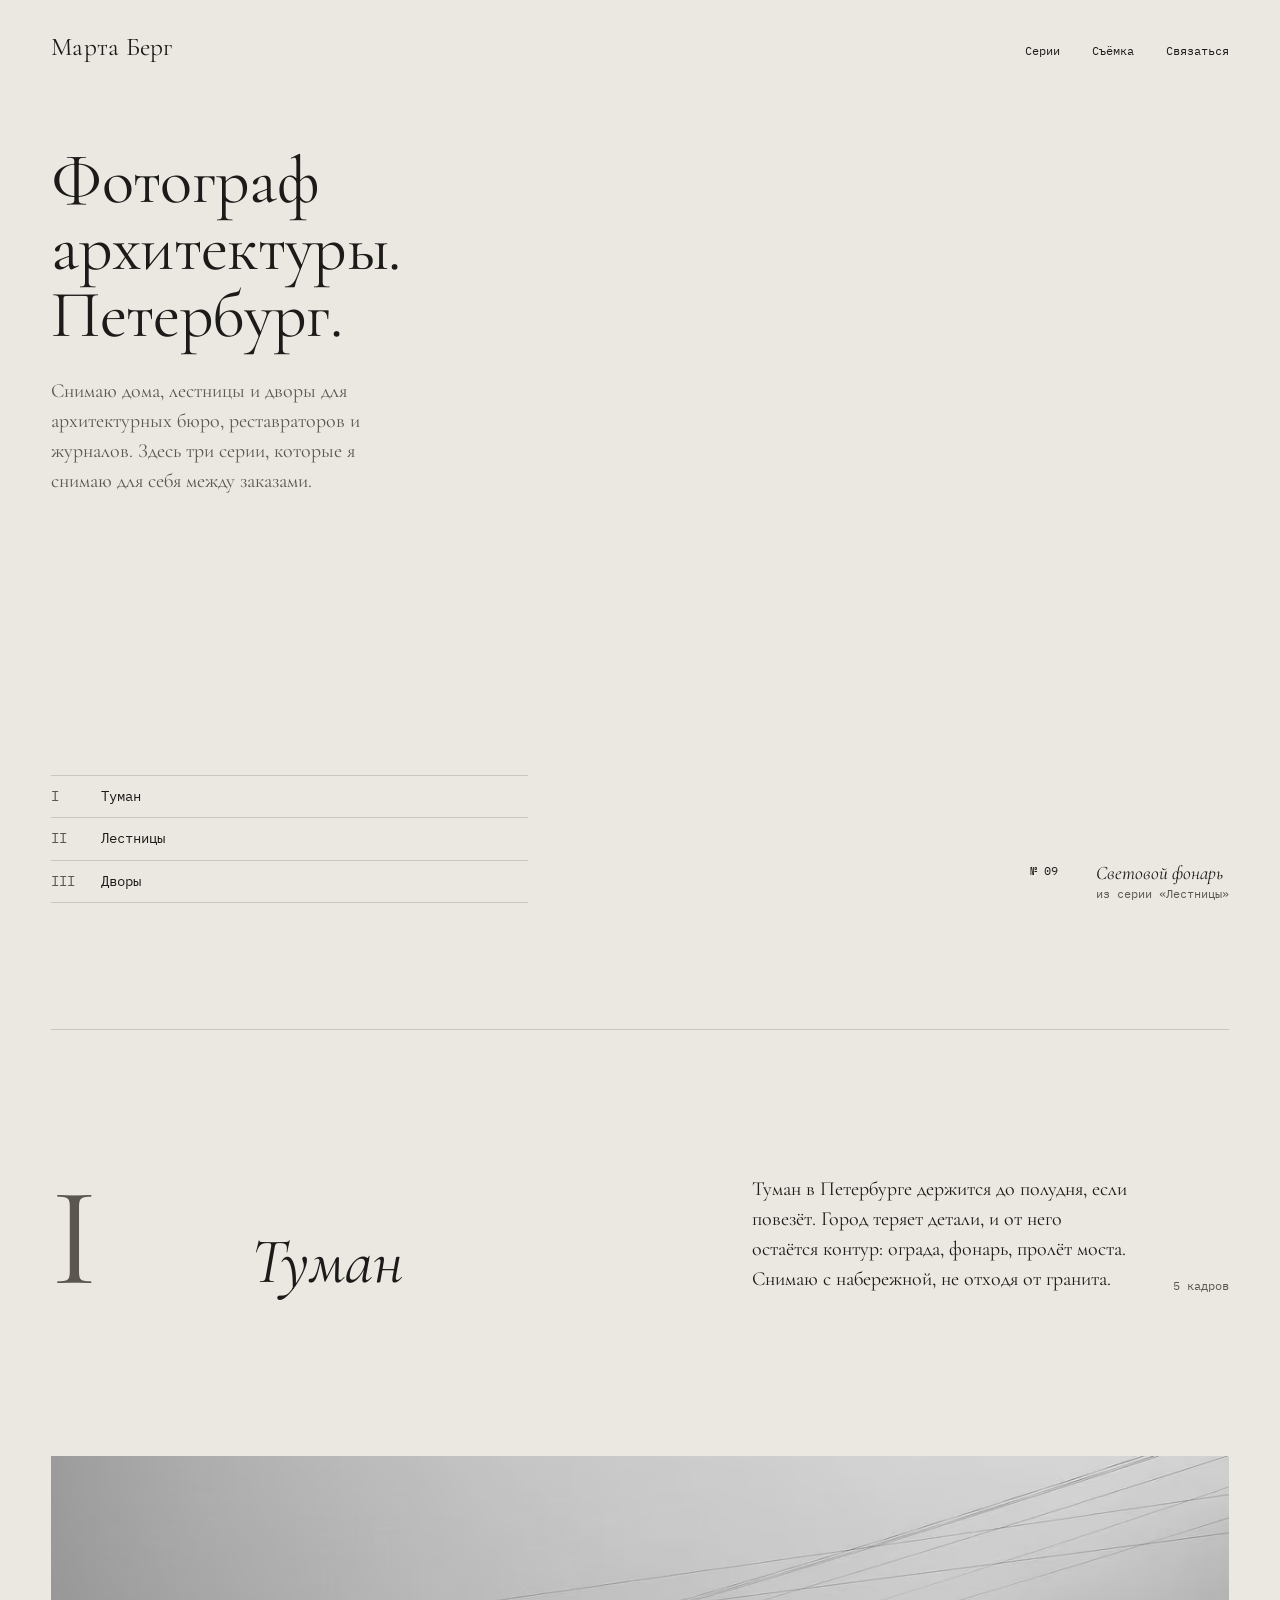
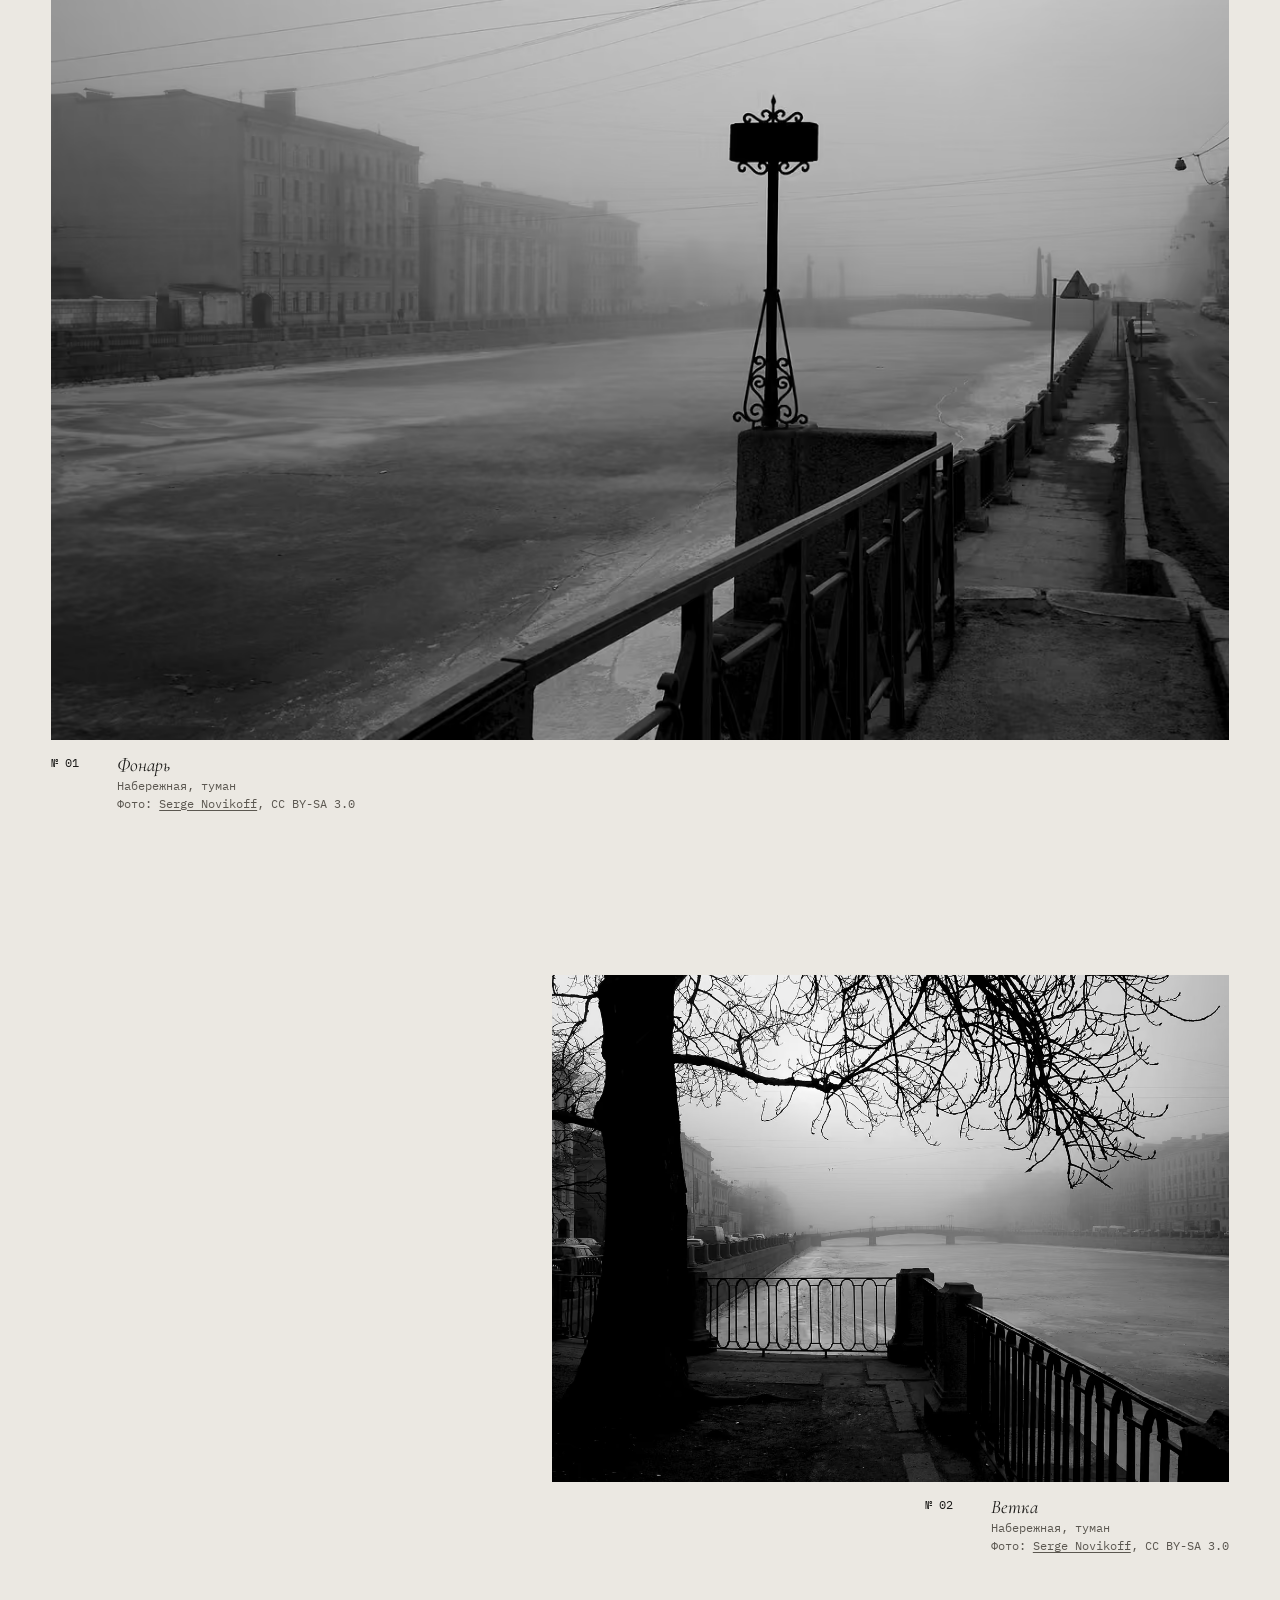
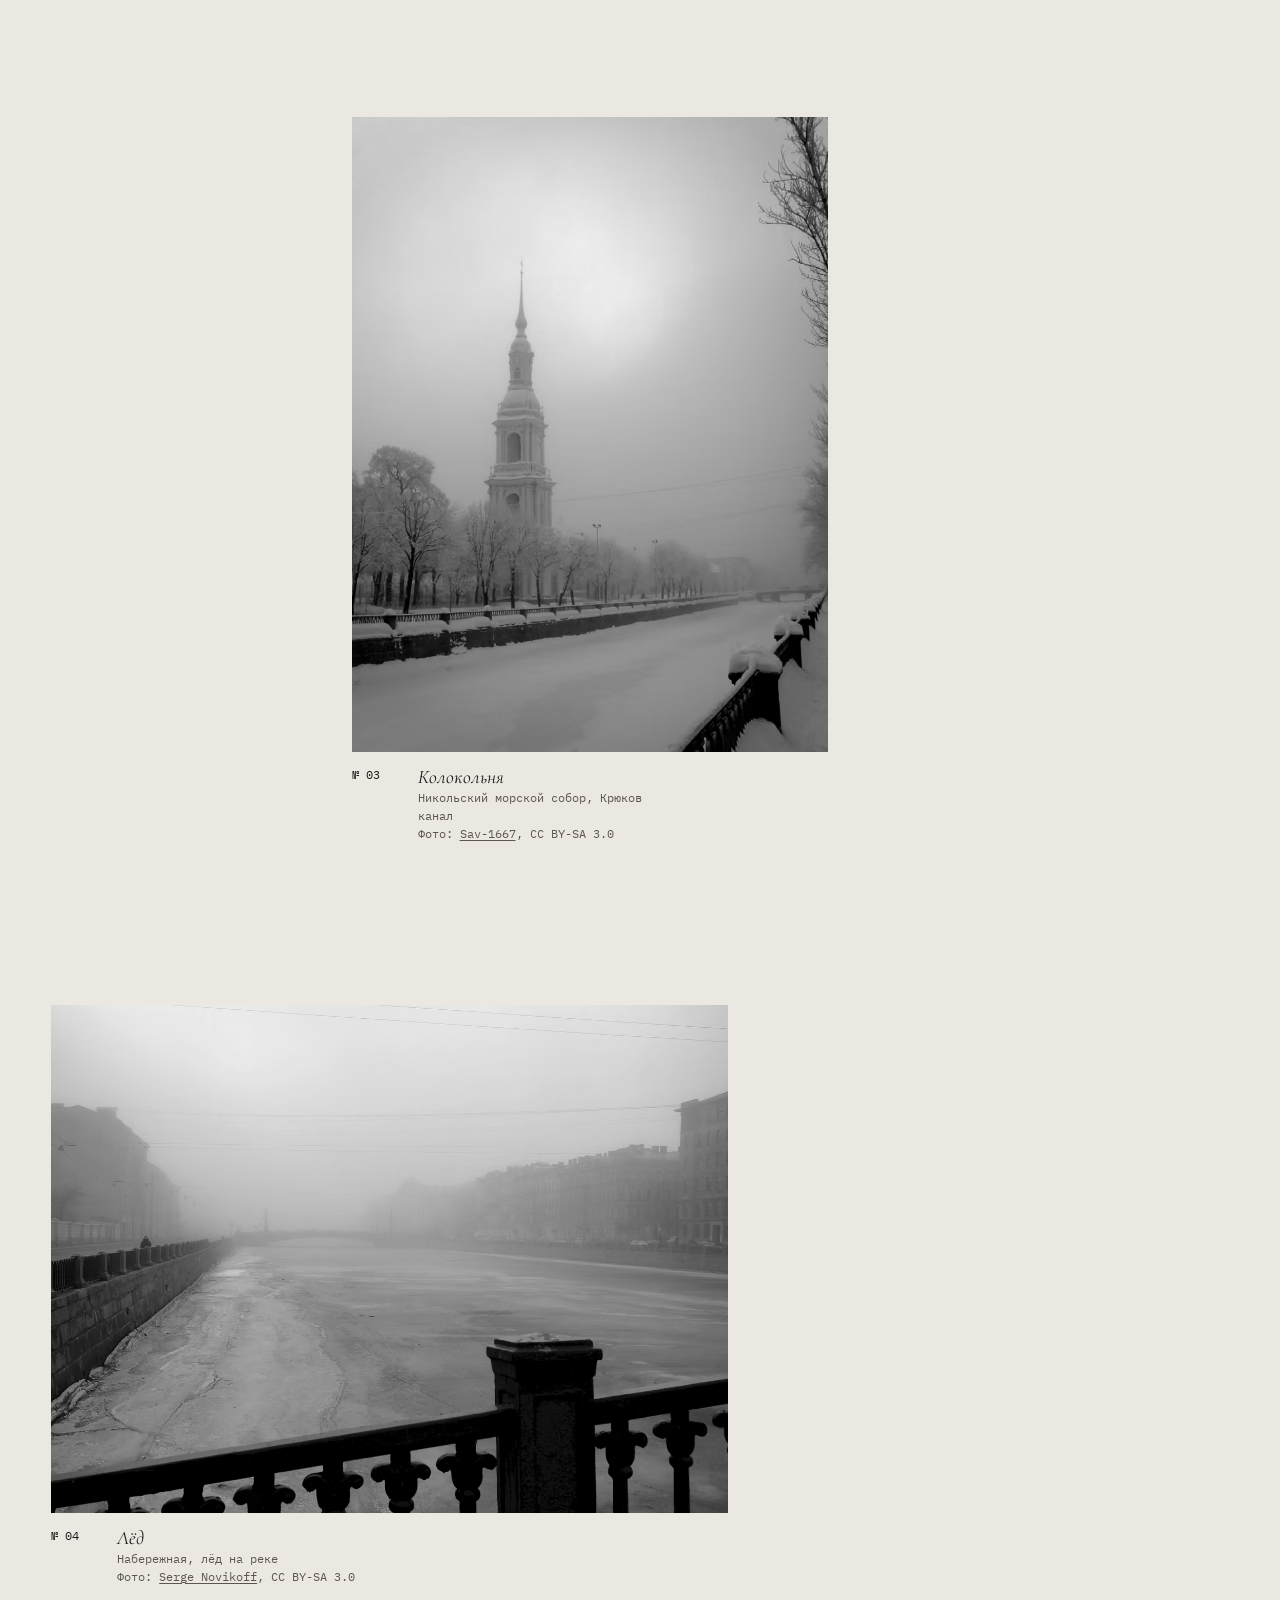
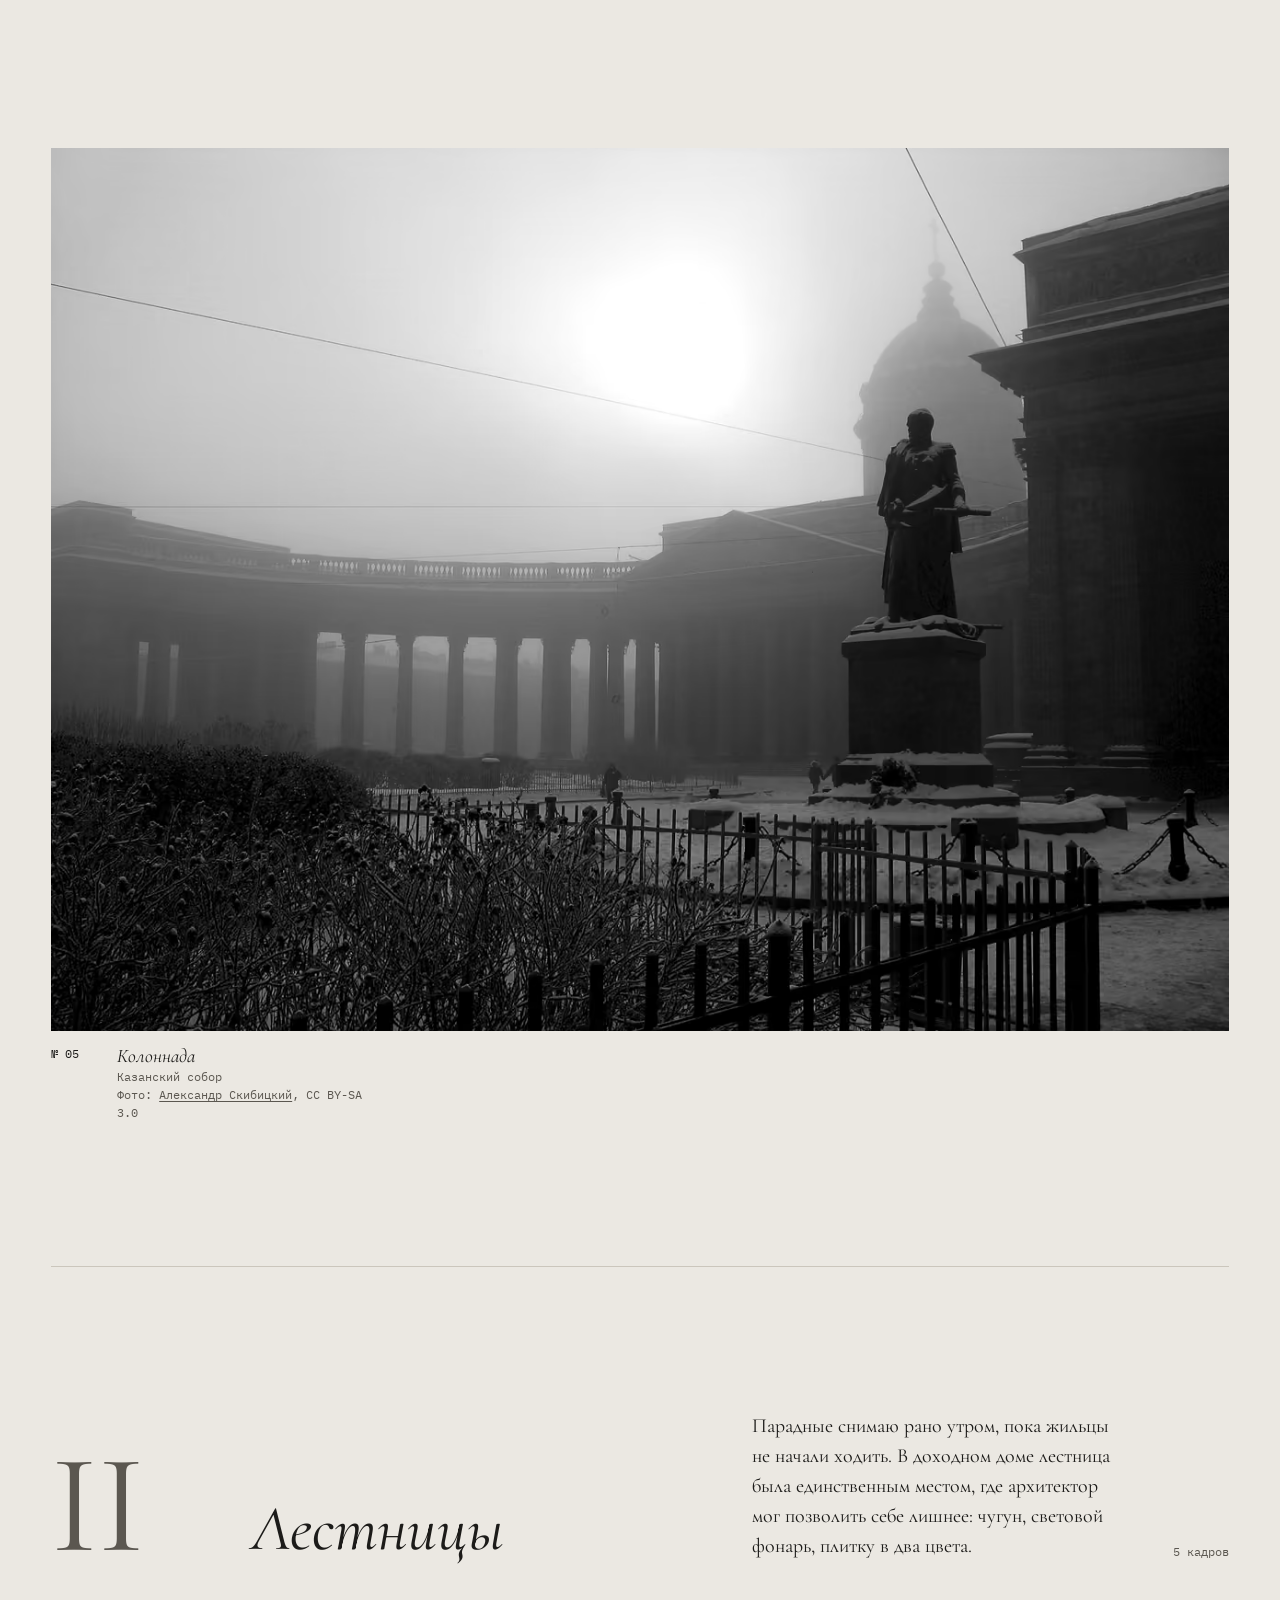
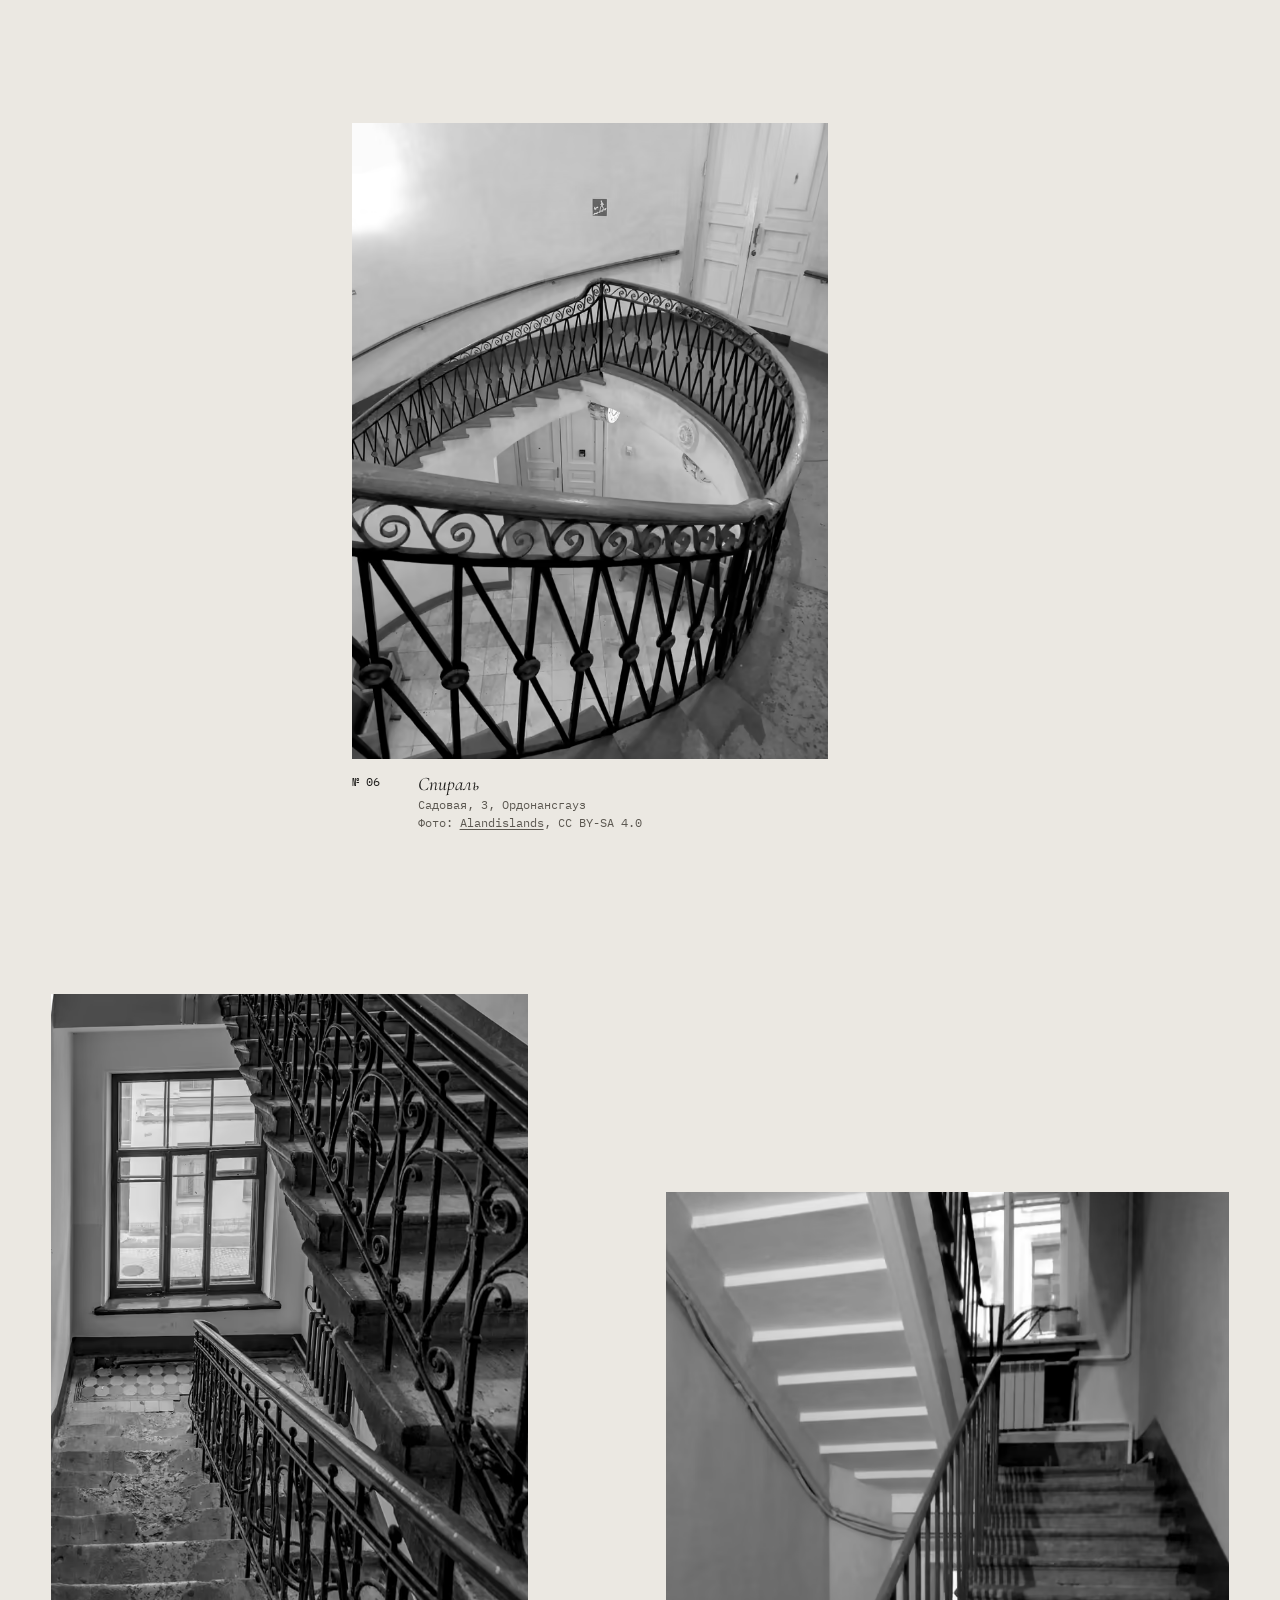
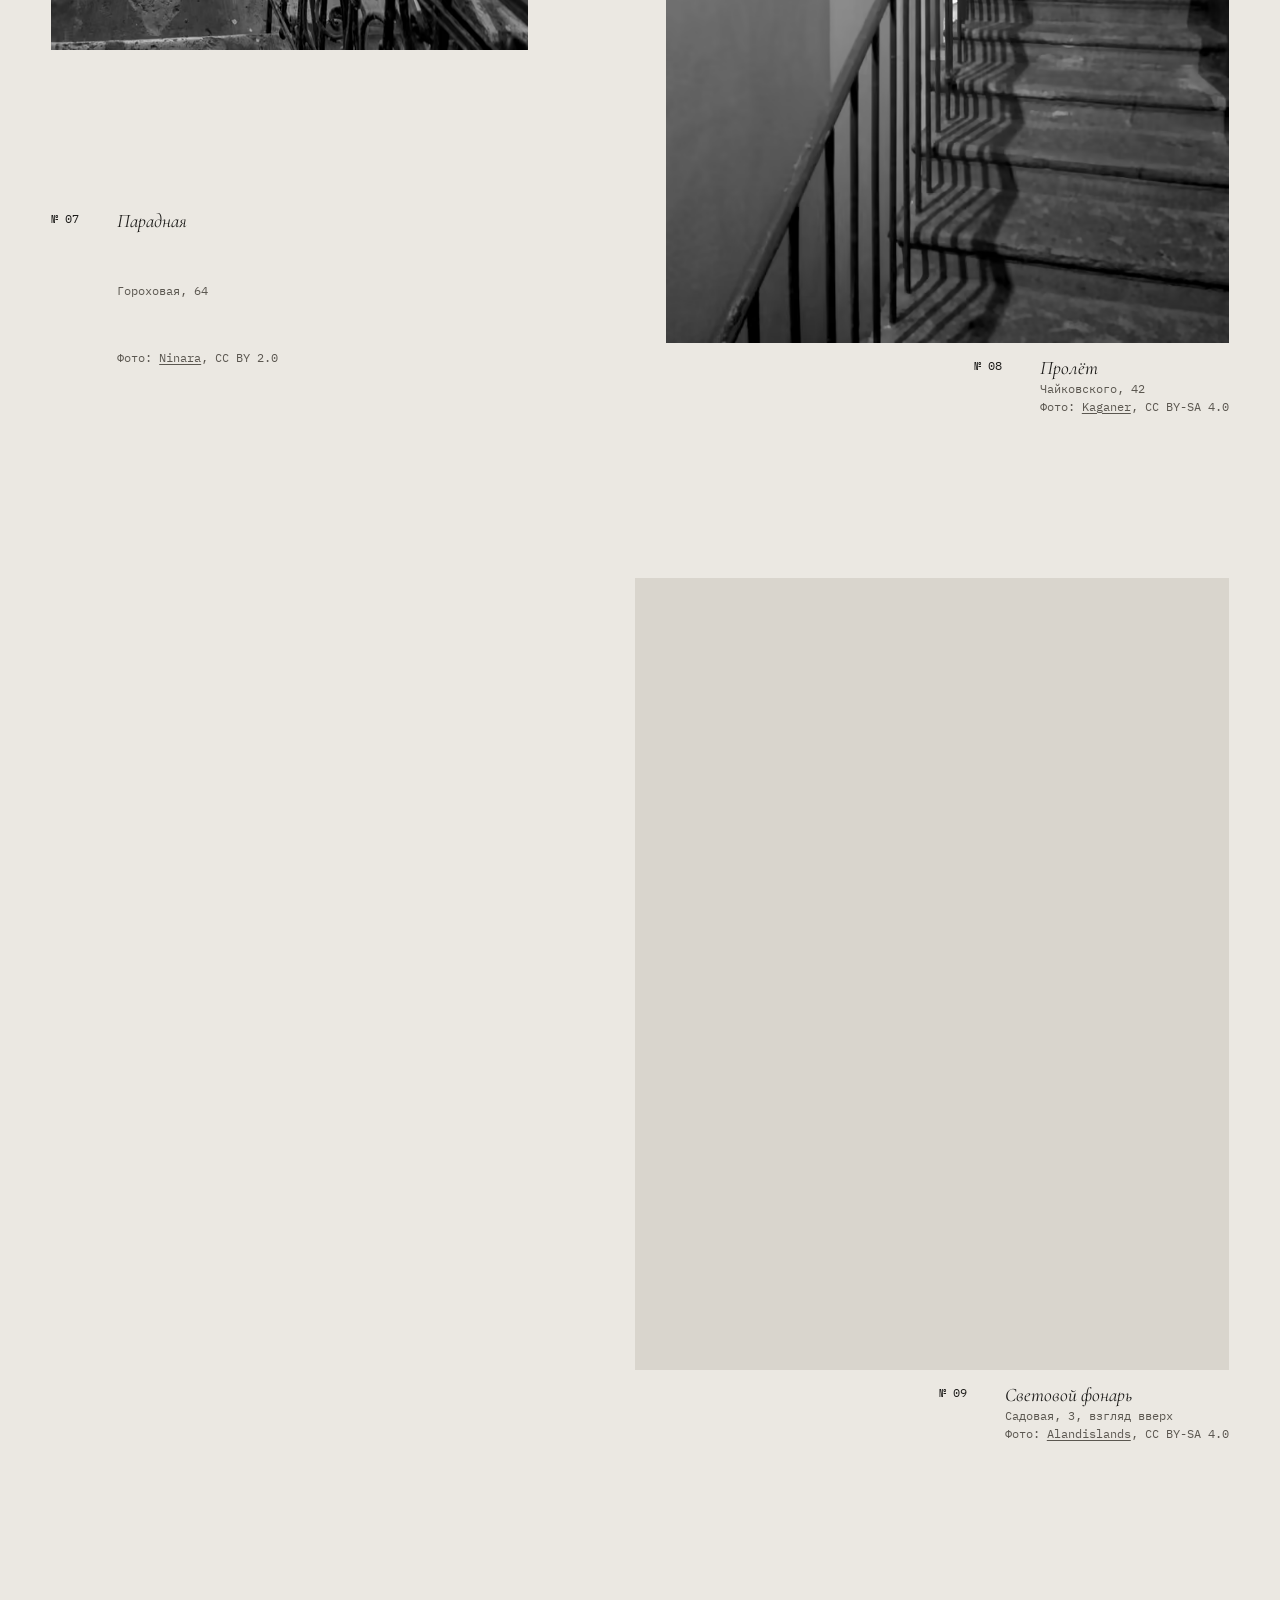
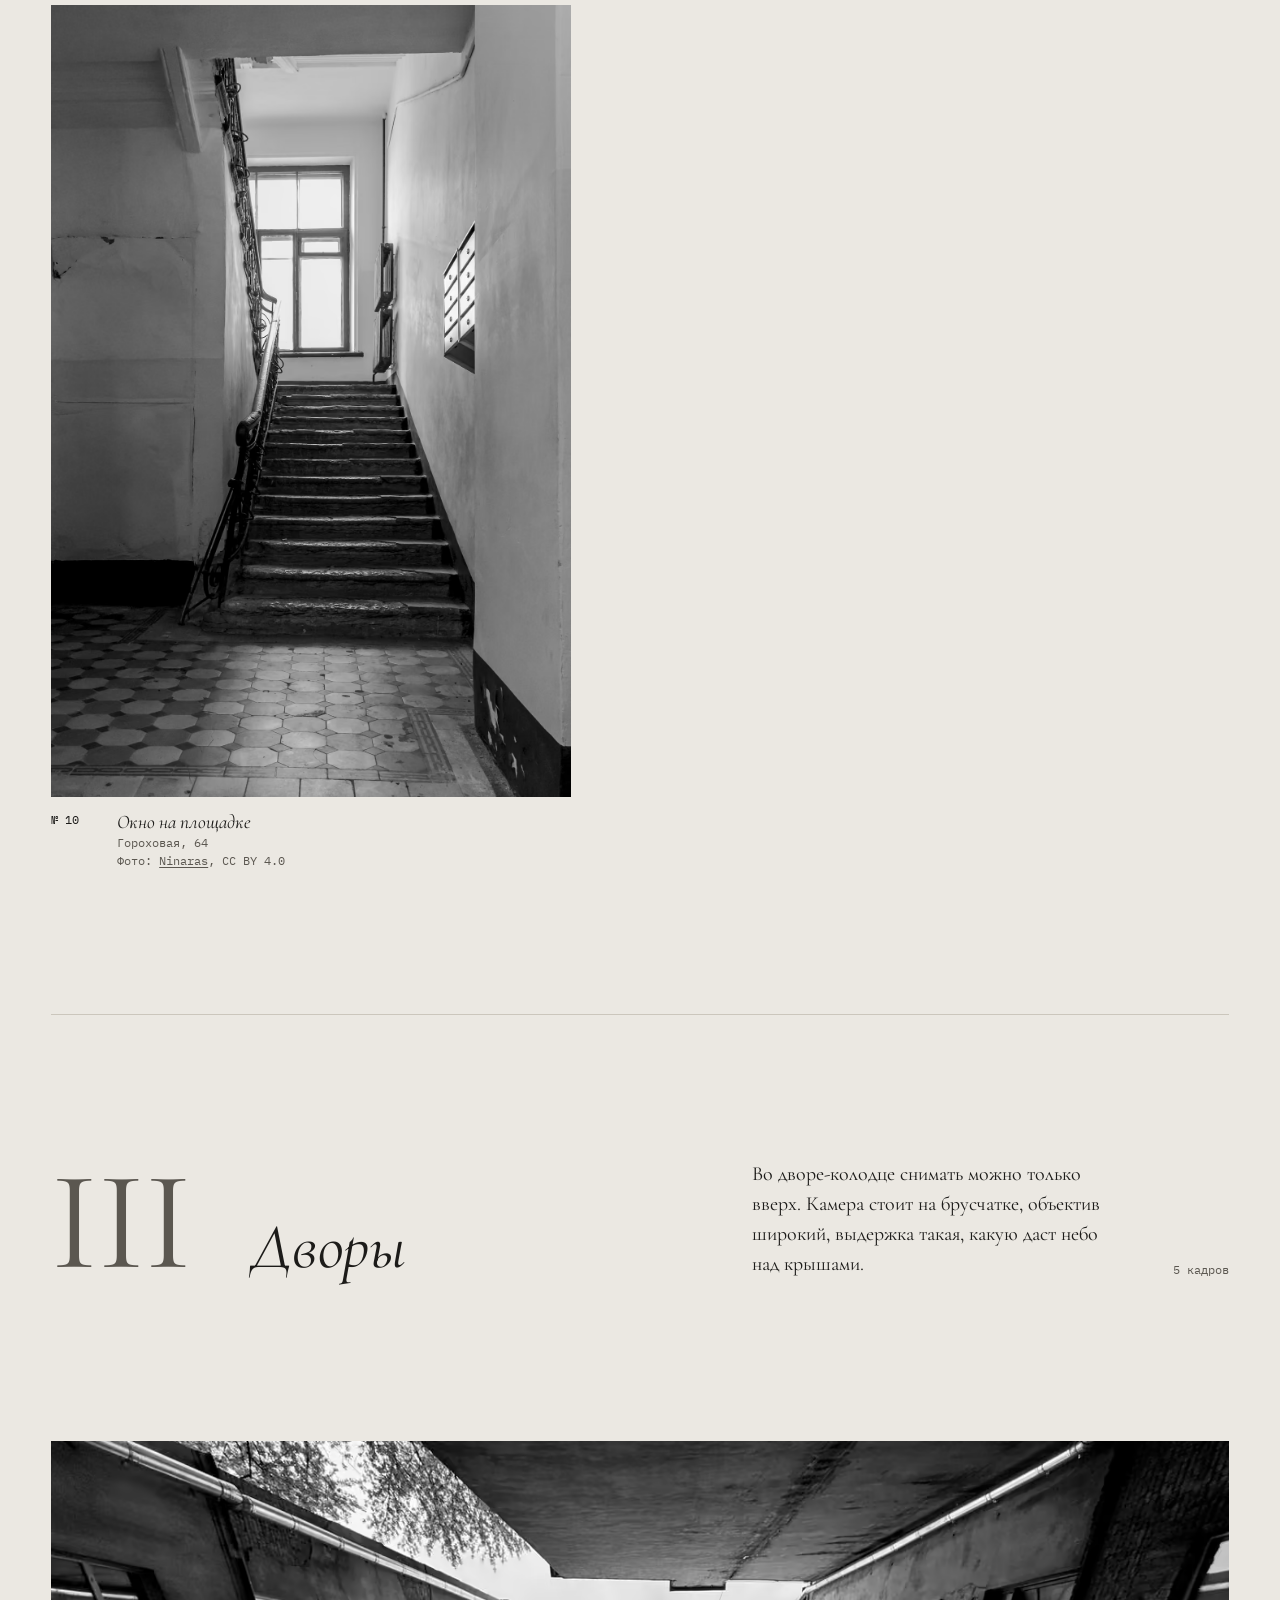
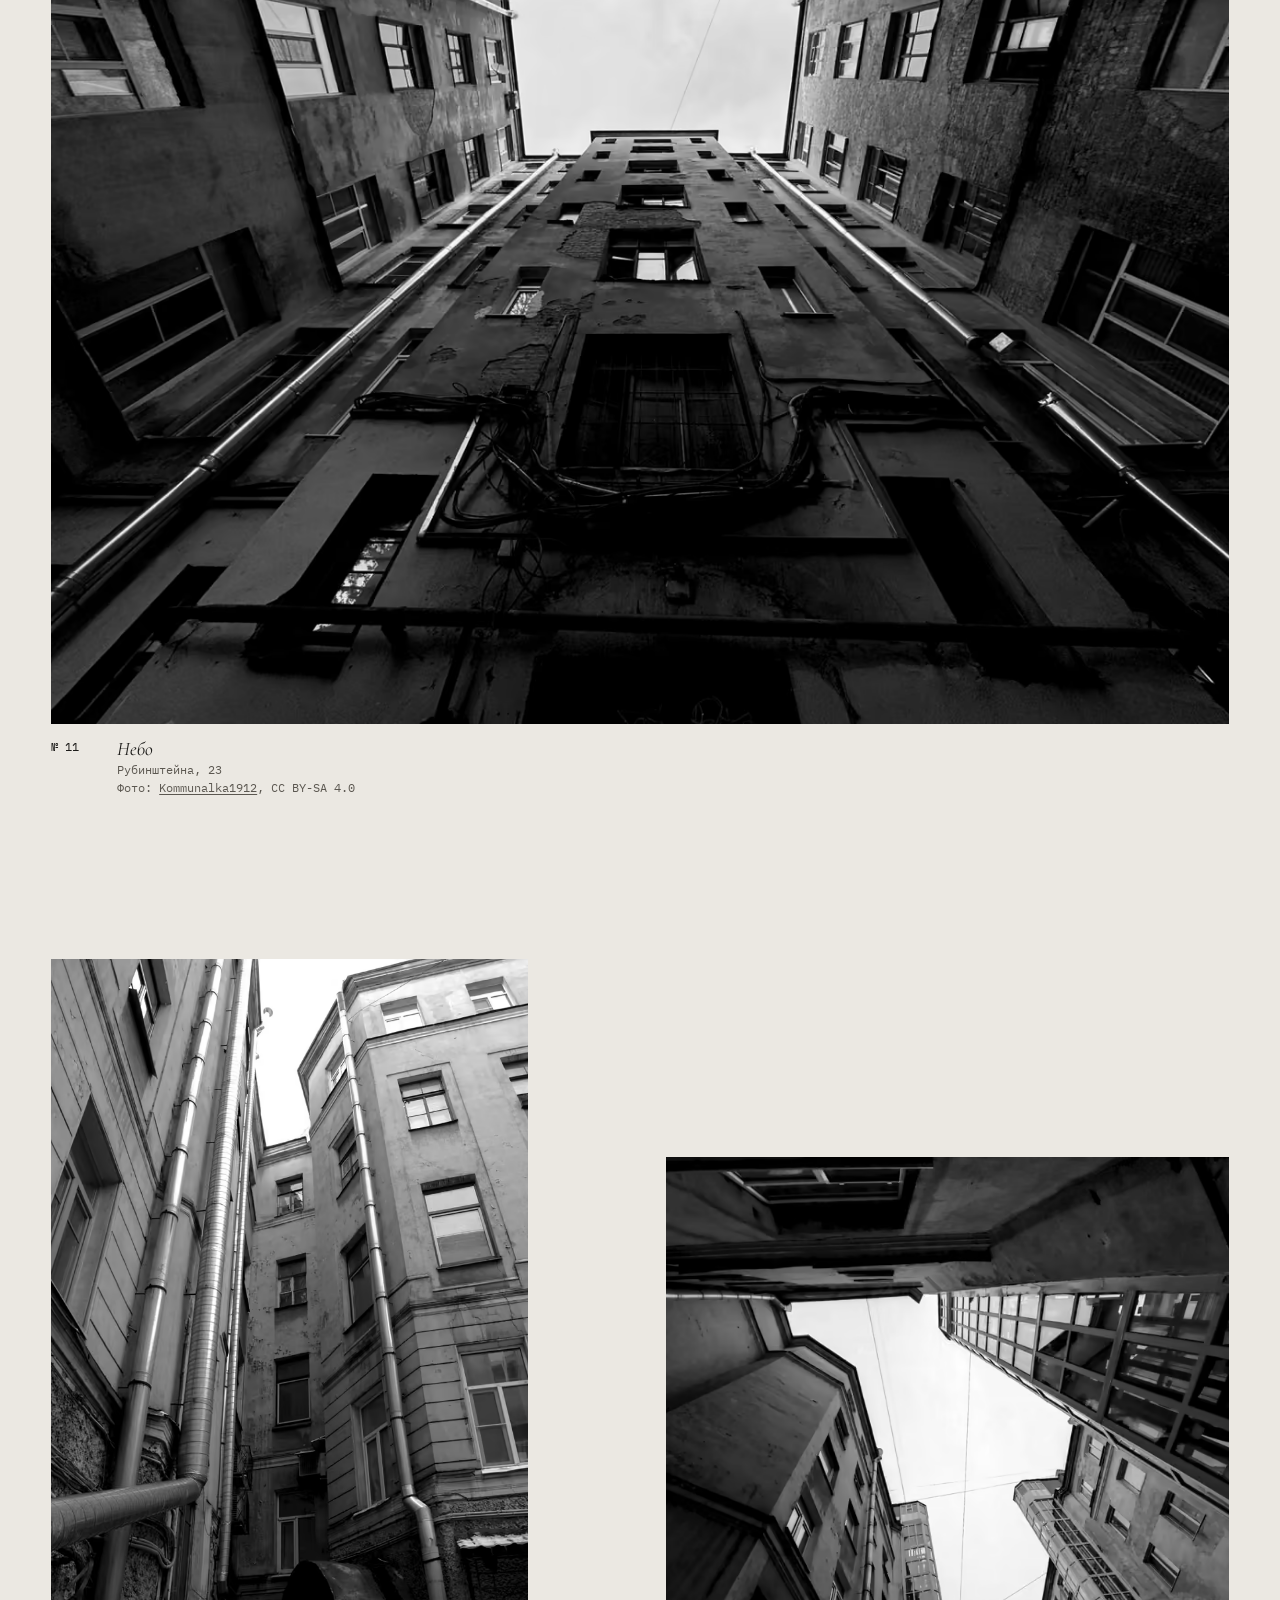
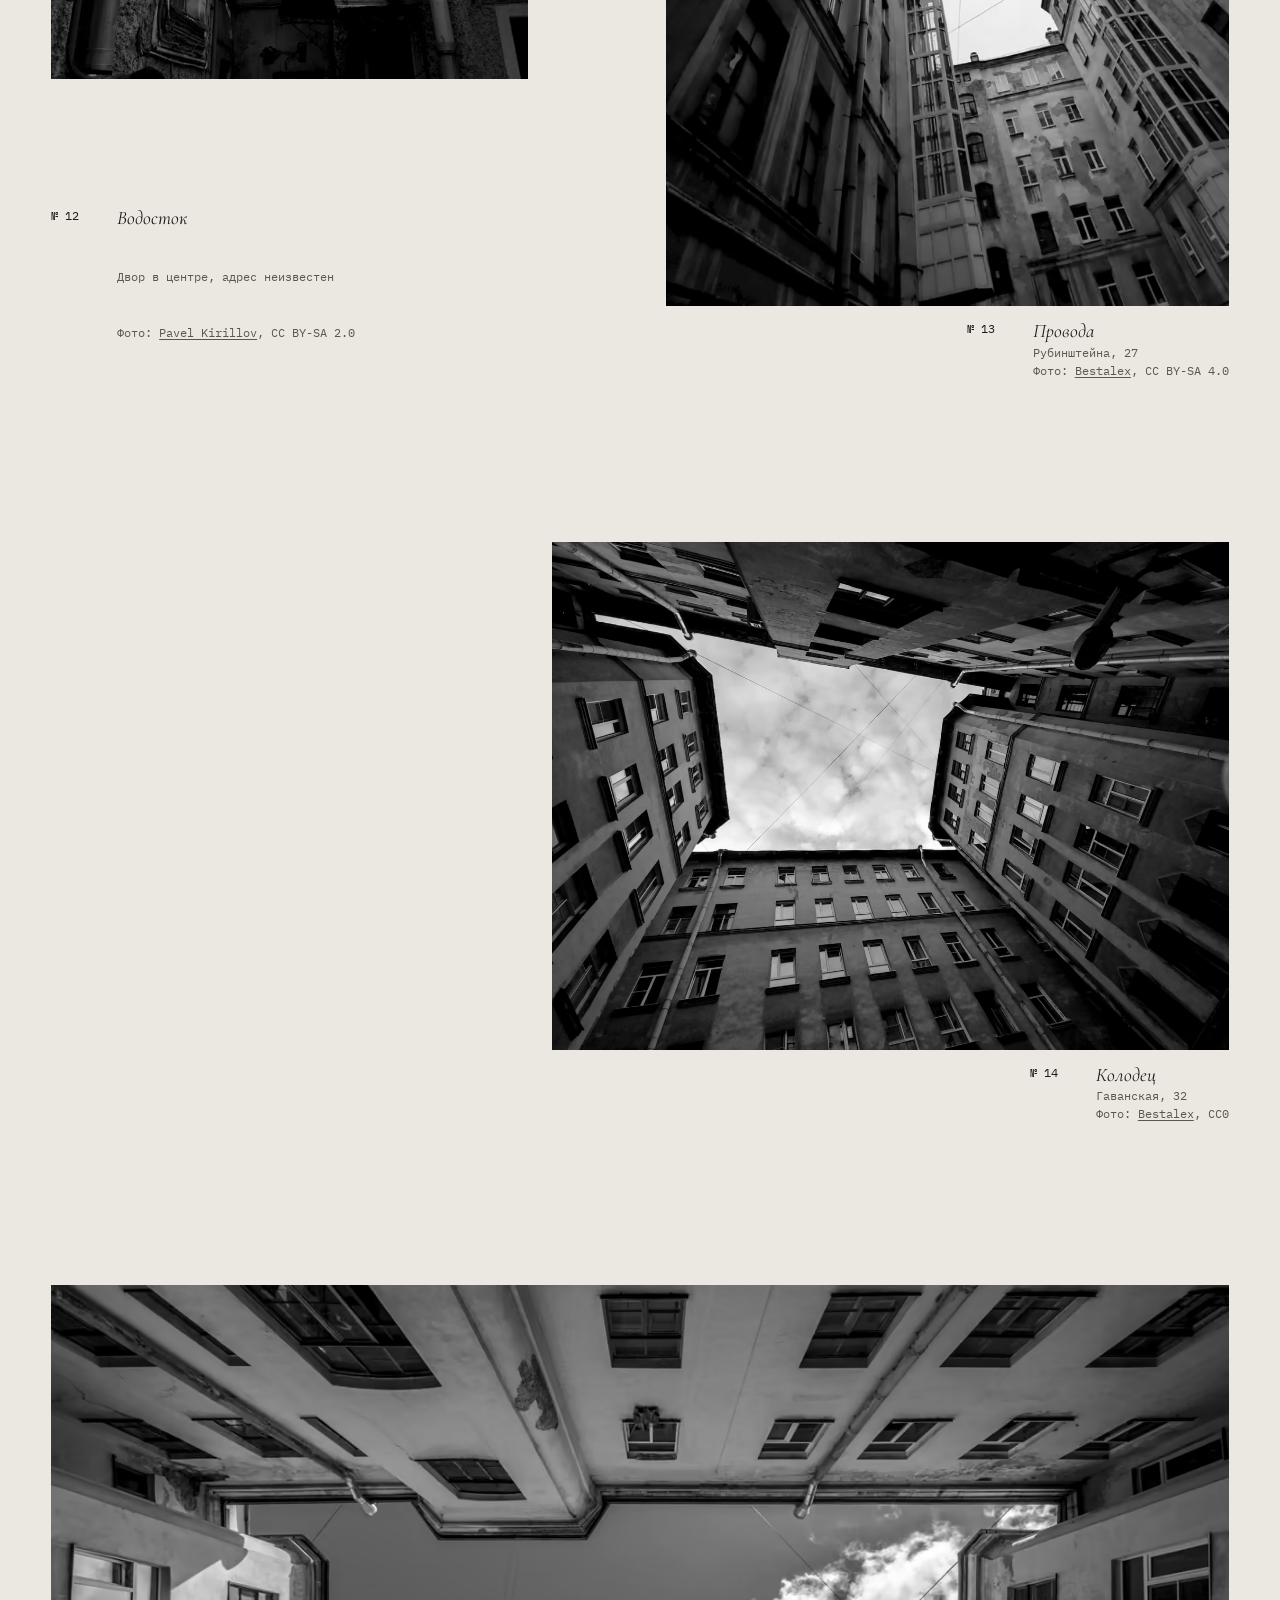
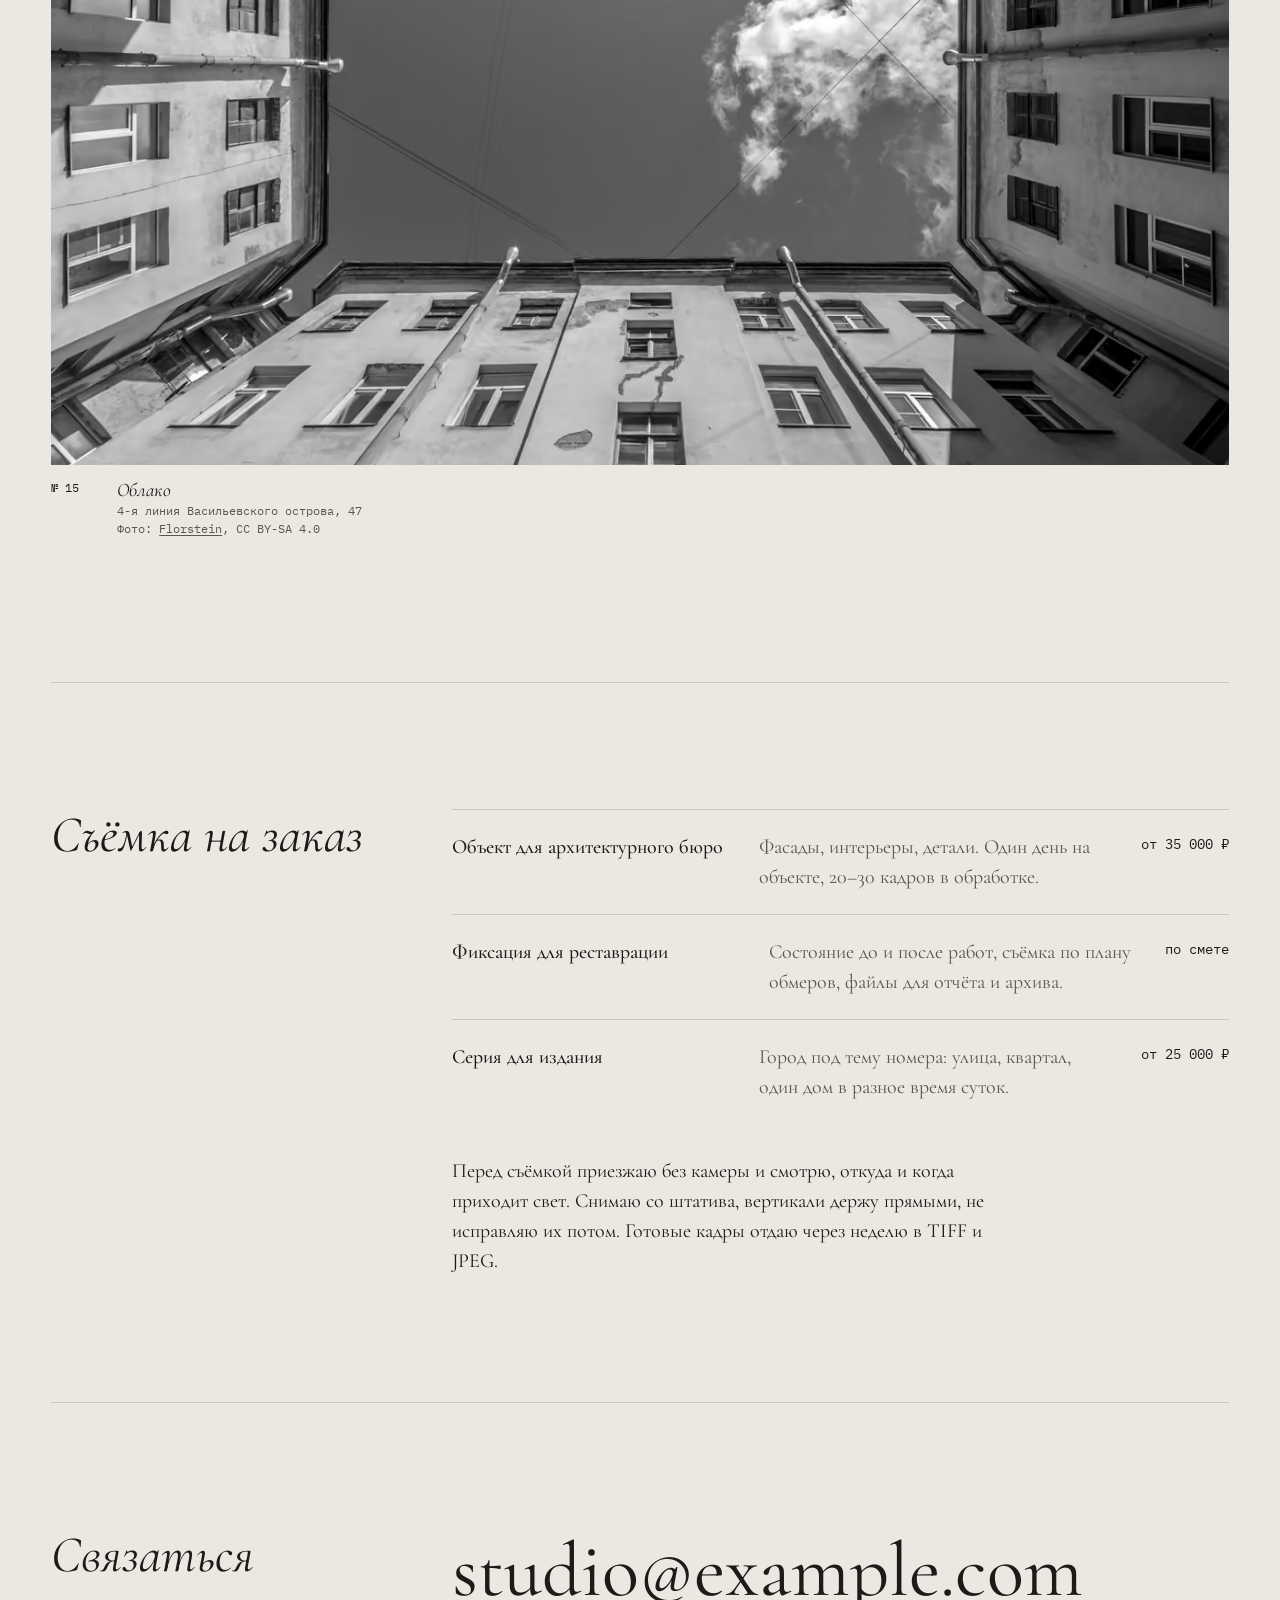
==== index.html @ 6e27319b "Rebuild the page as an exhibition with catalogue labels and a viewer Drop the masonry grid, testimon" ====
<!DOCTYPE html>
<html lang="ru">
<head>
  <meta charset="utf-8">
  <meta name="viewport" content="width=device-width, initial-scale=1">
  <title>Марта Берг — фотограф архитектуры, Петербург</title>
  <meta name="description" content="Марта Берг снимает архитектуру Петербурга: парадные, дворы-колодцы, набережные в тумане. Съёмка объектов для архитекторов, реставраторов и изданий. Концепт сайта.">
  <link rel="canonical" href="https://hmsusbusas-png.github.io/marta-berg/">
  <meta property="og:type" content="website">
  <meta property="og:locale" content="ru_RU">
  <meta property="og:title" content="Марта Берг — фотограф архитектуры">
  <meta property="og:description" content="Три серии о Петербурге: туман, лестницы, дворы.">
  <meta property="og:url" content="https://hmsusbusas-png.github.io/marta-berg/">
  <meta property="og:image" content="https://hmsusbusas-png.github.io/marta-berg/og.jpg">
  <meta property="og:image:width" content="1200">
  <meta property="og:image:height" content="630">
  <meta name="twitter:card" content="summary_large_image">
  <meta name="theme-color" content="#ebe8e2">
  <link rel="icon" href="favicon.svg" type="image/svg+xml">
  <link rel="preconnect" href="https://fonts.googleapis.com">
  <link rel="preconnect" href="https://fonts.gstatic.com" crossorigin>
  <link rel="stylesheet" href="https://fonts.googleapis.com/css2?family=Cormorant+Garamond:ital,wght@0,400;0,500;1,400&amp;family=IBM+Plex+Mono:wght@400;500&amp;display=swap">
  <link rel="stylesheet" href="css/style.css">
</head>
<body>
  <a class="skip" href="#main">К фотографиям</a>
  <header class="top">
    <a class="top__name" href="./">Марта Берг</a>
    <nav class="top__nav" aria-label="Разделы">
      <a href="#tuman">Серии</a>
      <a href="#syomka">Съёмка</a>
      <a href="#kontakty">Связаться</a>
    </nav>
  </header>

  <main id="main">
    <section class="intro" aria-label="О фотографе">
      <p class="intro__line">Фотограф архитектуры. Петербург.</p>
      <p class="intro__text">Снимаю дома, лестницы и дворы для архитектурных бюро, реставраторов и журналов. Здесь три серии, которые я снимаю для себя между заказами.</p>
      <ol class="intro__index">
        <li><a href="#tuman"><span>I</span> Туман</a></li>
        <li><a href="#lestnicy"><span>II</span> Лестницы</a></li>
        <li><a href="#dvory"><span>III</span> Дворы</a></li>
      </ol>
      <figure class="intro__photo">
        <a class="frame__link" href="#lestnicy" aria-label="К серии «Лестницы»"><picture><source type="image/avif" srcset="img/lestnica-sadovaya-vverh-720.avif 720w, img/lestnica-sadovaya-vverh-1280.avif 1280w, img/lestnica-sadovaya-vverh-2000.avif 2000w" sizes="(min-width: 900px) 46vw, 100vw"><img src="img/lestnica-sadovaya-vverh-1280.webp" srcset="img/lestnica-sadovaya-vverh-720.webp 720w, img/lestnica-sadovaya-vverh-1280.webp 1280w, img/lestnica-sadovaya-vverh-2000.webp 2000w" sizes="(min-width: 900px) 46vw, 100vw" width="1280" height="1707" alt="Взгляд снизу вверх по спирали лестницы к круглому световому окну" fetchpriority="high" decoding="async"></picture></a>
        <figcaption class="label label--short"><span class="label__no">№ 09</span><span class="label__name">Световой фонарь</span><span class="label__place">из серии «Лестницы»</span></figcaption>
      </figure>
    </section>

    <section class="series" id="tuman" aria-labelledby="tuman-title">
      <header class="series__head">
        <p class="series__num" aria-hidden="true">I</p>
        <h2 class="series__title" id="tuman-title">Туман</h2>
        <p class="series__text">Туман в Петербурге держится до полудня, если повезёт. Город теряет детали, и от него остаётся контур: ограда, фонарь, пролёт моста. Снимаю с набережной, не отходя от гранита.</p>
        <p class="series__count">5 кадров</p>
      </header>
      <figure class="frame frame--wide">
        <a class="frame__link" href="img/tuman-fonar-2000.webp" data-full><picture><source type="image/avif" srcset="img/tuman-fonar-720.avif 720w, img/tuman-fonar-1280.avif 1280w, img/tuman-fonar-2000.avif 2000w" sizes="(min-width: 1360px) 1240px, calc(100vw - 2 * var(--pad, 20px))"><img src="img/tuman-fonar-1280.webp" srcset="img/tuman-fonar-720.webp 720w, img/tuman-fonar-1280.webp 1280w, img/tuman-fonar-2000.webp 2000w" sizes="(min-width: 1360px) 1240px, calc(100vw - 2 * var(--pad, 20px))" width="1280" height="960" alt="Набережная в густом тумане: фонарный столб на гранитной тумбе, вдали едва виден мост" loading="lazy" decoding="async"></picture></a>
        <figcaption class="label">
          <span class="label__no">№ 01</span>
          <span class="label__name">Фонарь</span>
          <span class="label__place">Набережная, туман</span>
          <span class="label__credit">Фото: <a href="https://commons.wikimedia.org/wiki/File:Myst_(202916037).jpeg">Serge Novikoff</a>, CC BY-SA 3.0</span>
        </figcaption>
      </figure>
      <figure class="frame frame--right">
        <a class="frame__link" href="img/tuman-vetka-2000.webp" data-full><picture><source type="image/avif" srcset="img/tuman-vetka-720.avif 720w, img/tuman-vetka-1280.avif 1280w, img/tuman-vetka-2000.avif 2000w" sizes="(min-width: 900px) 58vw, 100vw"><img src="img/tuman-vetka-1280.webp" srcset="img/tuman-vetka-720.webp 720w, img/tuman-vetka-1280.webp 1280w, img/tuman-vetka-2000.webp 2000w" sizes="(min-width: 900px) 58vw, 100vw" width="1280" height="960" alt="Голые ветви дерева над чугунной оградой, река и мост тонут в тумане" loading="lazy" decoding="async"></picture></a>
        <figcaption class="label">
          <span class="label__no">№ 02</span>
          <span class="label__name">Ветка</span>
          <span class="label__place">Набережная, туман</span>
          <span class="label__credit">Фото: <a href="https://commons.wikimedia.org/wiki/File:Myst_(202916175).jpeg">Serge Novikoff</a>, CC BY-SA 3.0</span>
        </figcaption>
      </figure>
      <figure class="frame frame--narrow">
        <a class="frame__link" href="img/tuman-kolokolnya-2000.webp" data-full><picture><source type="image/avif" srcset="img/tuman-kolokolnya-720.avif 720w, img/tuman-kolokolnya-1280.avif 1280w, img/tuman-kolokolnya-2000.avif 2000w" sizes="(min-width: 900px) 40vw, 100vw"><img src="img/tuman-kolokolnya-1280.webp" srcset="img/tuman-kolokolnya-720.webp 720w, img/tuman-kolokolnya-1280.webp 1280w, img/tuman-kolokolnya-2000.webp 2000w" sizes="(min-width: 900px) 40vw, 100vw" width="1280" height="1704" alt="Колокольня собора проступает сквозь снежный туман над заснеженным каналом" loading="lazy" decoding="async"></picture></a>
        <figcaption class="label">
          <span class="label__no">№ 03</span>
          <span class="label__name">Колокольня</span>
          <span class="label__place">Никольский морской собор, Крюков канал</span>
          <span class="label__credit">Фото: <a href="https://commons.wikimedia.org/wiki/File:%D0%9A%D0%BE%D0%BB%D0%BE%D0%BA%D0%BE%D0%BB%D1%8C%D0%BD%D1%8F_%D0%9C%D0%BE%D1%80%D1%81%D0%BA%D0%BE%D0%B3%D0%BE_%D1%81%D0%BE%D0%B1%D0%BE%D1%80%D0%B0.jpg">Sav-1667</a>, CC BY-SA 3.0</span>
        </figcaption>
      </figure>
      <figure class="frame frame--left">
        <a class="frame__link" href="img/tuman-tumba-2000.webp" data-full><picture><source type="image/avif" srcset="img/tuman-tumba-720.avif 720w, img/tuman-tumba-1280.avif 1280w, img/tuman-tumba-2000.avif 2000w" sizes="(min-width: 900px) 58vw, 100vw"><img src="img/tuman-tumba-1280.webp" srcset="img/tuman-tumba-720.webp 720w, img/tuman-tumba-1280.webp 1280w, img/tuman-tumba-2000.webp 2000w" sizes="(min-width: 900px) 58vw, 100vw" width="1280" height="960" alt="Гранитная тумба и решётка набережной, река подо льдом уходит в туман" loading="lazy" decoding="async"></picture></a>
        <figcaption class="label">
          <span class="label__no">№ 04</span>
          <span class="label__name">Лёд</span>
          <span class="label__place">Набережная, лёд на реке</span>
          <span class="label__credit">Фото: <a href="https://commons.wikimedia.org/wiki/File:Myst_(202916253).jpeg">Serge Novikoff</a>, CC BY-SA 3.0</span>
        </figcaption>
      </figure>
      <figure class="frame frame--wide">
        <a class="frame__link" href="img/tuman-kolonnada-2000.webp" data-full><picture><source type="image/avif" srcset="img/tuman-kolonnada-720.avif 720w, img/tuman-kolonnada-1280.avif 1280w, img/tuman-kolonnada-2000.avif 2000w" sizes="(min-width: 1360px) 1240px, calc(100vw - 2 * var(--pad, 20px))"><img src="img/tuman-kolonnada-1280.webp" srcset="img/tuman-kolonnada-720.webp 720w, img/tuman-kolonnada-1280.webp 1280w, img/tuman-kolonnada-2000.webp 2000w" sizes="(min-width: 1360px) 1240px, calc(100vw - 2 * var(--pad, 20px))" width="1280" height="960" alt="Колоннада собора и памятник в утреннем тумане, на переднем плане ограда сквера" loading="lazy" decoding="async"></picture></a>
        <figcaption class="label">
          <span class="label__no">№ 05</span>
          <span class="label__name">Колоннада</span>
          <span class="label__place">Казанский собор</span>
          <span class="label__credit">Фото: <a href="https://commons.wikimedia.org/wiki/File:%D0%9A%D0%BE%D0%BC%D0%B0%D0%BD%D0%B4%D0%BE%D1%80.jpg">Александр Скибицкий</a>, CC BY-SA 3.0</span>
        </figcaption>
      </figure>
    </section>
    <section class="series" id="lestnicy" aria-labelledby="lestnicy-title">
      <header class="series__head">
        <p class="series__num" aria-hidden="true">II</p>
        <h2 class="series__title" id="lestnicy-title">Лестницы</h2>
        <p class="series__text">Парадные снимаю рано утром, пока жильцы не начали ходить. В доходном доме лестница была единственным местом, где архитектор мог позволить себе лишнее: чугун, световой фонарь, плитку в два цвета.</p>
        <p class="series__count">5 кадров</p>
      </header>
      <figure class="frame frame--narrow">
        <a class="frame__link" href="img/lestnica-sadovaya-2000.webp" data-full><picture><source type="image/avif" srcset="img/lestnica-sadovaya-720.avif 720w, img/lestnica-sadovaya-1280.avif 1280w, img/lestnica-sadovaya-2000.avif 2000w" sizes="(min-width: 900px) 40vw, 100vw"><img src="img/lestnica-sadovaya-1280.webp" srcset="img/lestnica-sadovaya-720.webp 720w, img/lestnica-sadovaya-1280.webp 1280w, img/lestnica-sadovaya-2000.webp 2000w" sizes="(min-width: 900px) 40vw, 100vw" width="1280" height="1707" alt="Овальная лестница с чугунными перилами, вид сверху в пролёт" loading="lazy" decoding="async"></picture></a>
        <figcaption class="label">
          <span class="label__no">№ 06</span>
          <span class="label__name">Спираль</span>
          <span class="label__place">Садовая, 3, Ордонансгауз</span>
          <span class="label__credit">Фото: <a href="https://commons.wikimedia.org/wiki/File:Ordonnance_Haus_internal_staircase,_Sadovaya_3,_Saint_Petersburg_iii.jpg">Alandislands</a>, CC BY-SA 4.0</span>
        </figcaption>
      </figure>
      <figure class="frame frame--pair-a">
        <a class="frame__link" href="img/lestnica-gorohovaya-2000.webp" data-full><picture><source type="image/avif" srcset="img/lestnica-gorohovaya-720.avif 720w, img/lestnica-gorohovaya-1280.avif 1280w, img/lestnica-gorohovaya-2000.avif 2000w" sizes="(min-width: 900px) 44vw, 100vw"><img src="img/lestnica-gorohovaya-1280.webp" srcset="img/lestnica-gorohovaya-720.webp 720w, img/lestnica-gorohovaya-1280.webp 1280w, img/lestnica-gorohovaya-2000.webp 2000w" sizes="(min-width: 900px) 44vw, 100vw" width="1280" height="1761" alt="Марши лестницы с кованой решёткой, на площадке высокое окно" loading="lazy" decoding="async"></picture></a>
        <figcaption class="label">
          <span class="label__no">№ 07</span>
          <span class="label__name">Парадная</span>
          <span class="label__place">Гороховая, 64</span>
          <span class="label__credit">Фото: <a href="https://commons.wikimedia.org/wiki/File:Gorohovaya_Street_64_4A7A3585_Saint_Petersburg_(35769615751).jpg">Ninara</a>, CC BY 2.0</span>
        </figcaption>
      </figure>
      <figure class="frame frame--pair-b">
        <a class="frame__link" href="img/lestnica-chaikovskogo-2000.webp" data-full><picture><source type="image/avif" srcset="img/lestnica-chaikovskogo-720.avif 720w, img/lestnica-chaikovskogo-1280.avif 1280w, img/lestnica-chaikovskogo-2000.avif 2000w" sizes="(min-width: 900px) 44vw, 100vw"><img src="img/lestnica-chaikovskogo-1280.webp" srcset="img/lestnica-chaikovskogo-720.webp 720w, img/lestnica-chaikovskogo-1280.webp 1280w, img/lestnica-chaikovskogo-2000.webp 2000w" sizes="(min-width: 900px) 44vw, 100vw" width="1280" height="1707" alt="Узкий лестничный пролёт, тень от перил ложится на ступени" loading="lazy" decoding="async"></picture></a>
        <figcaption class="label">
          <span class="label__no">№ 08</span>
          <span class="label__name">Пролёт</span>
          <span class="label__place">Чайковского, 42</span>
          <span class="label__credit">Фото: <a href="https://commons.wikimedia.org/wiki/File:SPb_Tchaikovsky,_42_-_staircase_in_door_(2024-09-26).jpg">Kaganer</a>, CC BY-SA 4.0</span>
        </figcaption>
      </figure>
      <figure class="frame frame--right">
        <a class="frame__link" href="img/lestnica-sadovaya-vverh-2000.webp" data-full><picture><source type="image/avif" srcset="img/lestnica-sadovaya-vverh-720.avif 720w, img/lestnica-sadovaya-vverh-1280.avif 1280w, img/lestnica-sadovaya-vverh-2000.avif 2000w" sizes="(min-width: 900px) 58vw, 100vw"><img src="img/lestnica-sadovaya-vverh-1280.webp" srcset="img/lestnica-sadovaya-vverh-720.webp 720w, img/lestnica-sadovaya-vverh-1280.webp 1280w, img/lestnica-sadovaya-vverh-2000.webp 2000w" sizes="(min-width: 900px) 58vw, 100vw" width="1280" height="1707" alt="Взгляд снизу вверх по спирали лестницы к круглому световому окну" loading="lazy" decoding="async"></picture></a>
        <figcaption class="label">
          <span class="label__no">№ 09</span>
          <span class="label__name">Световой фонарь</span>
          <span class="label__place">Садовая, 3, взгляд вверх</span>
          <span class="label__credit">Фото: <a href="https://commons.wikimedia.org/wiki/File:Ordonnance_Haus_internal_staircase,_Sadovaya_3,_Saint_Petersburg_v.jpg">Alandislands</a>, CC BY-SA 4.0</span>
        </figcaption>
      </figure>
      <figure class="frame frame--left">
        <a class="frame__link" href="img/lestnica-gorohovaya-2-1984.webp" data-full><picture><source type="image/avif" srcset="img/lestnica-gorohovaya-2-720.avif 720w, img/lestnica-gorohovaya-2-1280.avif 1280w, img/lestnica-gorohovaya-2-1984.avif 1984w" sizes="(min-width: 900px) 58vw, 100vw"><img src="img/lestnica-gorohovaya-2-1280.webp" srcset="img/lestnica-gorohovaya-2-720.webp 720w, img/lestnica-gorohovaya-2-1280.webp 1280w, img/lestnica-gorohovaya-2-1984.webp 1984w" sizes="(min-width: 900px) 58vw, 100vw" width="1280" height="1951" alt="Прямой марш лестницы ведёт к окну, пол выложен плиткой" loading="lazy" decoding="async"></picture></a>
        <figcaption class="label">
          <span class="label__no">№ 10</span>
          <span class="label__name">Окно на площадке</span>
          <span class="label__place">Гороховая, 64</span>
          <span class="label__credit">Фото: <a href="https://commons.wikimedia.org/wiki/File:Gorokhovaya_street_64_in_Saint-Petersburg,_Russia.jpg">Ninaras</a>, CC BY 4.0</span>
        </figcaption>
      </figure>
    </section>
    <section class="series" id="dvory" aria-labelledby="dvory-title">
      <header class="series__head">
        <p class="series__num" aria-hidden="true">III</p>
        <h2 class="series__title" id="dvory-title">Дворы</h2>
        <p class="series__text">Во дворе-колодце снимать можно только вверх. Камера стоит на брусчатке, объектив широкий, выдержка такая, какую даст небо над крышами.</p>
        <p class="series__count">5 кадров</p>
      </header>
      <figure class="frame frame--wide">
        <a class="frame__link" href="img/dvor-rubinshteina-23-2000.webp" data-full><picture><source type="image/avif" srcset="img/dvor-rubinshteina-23-720.avif 720w, img/dvor-rubinshteina-23-1280.avif 1280w, img/dvor-rubinshteina-23-2000.avif 2000w" sizes="(min-width: 1360px) 1240px, calc(100vw - 2 * var(--pad, 20px))"><img src="img/dvor-rubinshteina-23-1280.webp" srcset="img/dvor-rubinshteina-23-720.webp 720w, img/dvor-rubinshteina-23-1280.webp 1280w, img/dvor-rubinshteina-23-2000.webp 2000w" sizes="(min-width: 1360px) 1240px, calc(100vw - 2 * var(--pad, 20px))" width="1280" height="960" alt="Двор-колодец снизу: стены с окнами сходятся к прямоугольнику неба" loading="lazy" decoding="async"></picture></a>
        <figcaption class="label">
          <span class="label__no">№ 11</span>
          <span class="label__name">Небо</span>
          <span class="label__place">Рубинштейна, 23</span>
          <span class="label__credit">Фото: <a href="https://commons.wikimedia.org/wiki/File:Rubinstein_Street_23_(Saint_Petersburg)_-_courtyard.jpg">Kommunalka1912</a>, CC BY-SA 4.0</span>
        </figcaption>
      </figure>
      <figure class="frame frame--pair-a">
        <a class="frame__link" href="img/dvor-bez-adresa-2000.webp" data-full><picture><source type="image/avif" srcset="img/dvor-bez-adresa-720.avif 720w, img/dvor-bez-adresa-1280.avif 1280w, img/dvor-bez-adresa-2000.avif 2000w" sizes="(min-width: 900px) 44vw, 100vw"><img src="img/dvor-bez-adresa-1280.webp" srcset="img/dvor-bez-adresa-720.webp 720w, img/dvor-bez-adresa-1280.webp 1280w, img/dvor-bez-adresa-2000.webp 2000w" sizes="(min-width: 900px) 44vw, 100vw" width="1280" height="1933" alt="Узкий двор, водосточные трубы тянутся вверх по стенам" loading="lazy" decoding="async"></picture></a>
        <figcaption class="label">
          <span class="label__no">№ 12</span>
          <span class="label__name">Водосток</span>
          <span class="label__place">Двор в центре, адрес неизвестен</span>
          <span class="label__credit">Фото: <a href="https://commons.wikimedia.org/wiki/File:Courtyards_of_St.Petersburg_(25563816025).jpg">Pavel Kirillov</a>, CC BY-SA 2.0</span>
        </figcaption>
      </figure>
      <figure class="frame frame--pair-b">
        <a class="frame__link" href="img/dvor-rubinshteina-27-2000.webp" data-full><picture><source type="image/avif" srcset="img/dvor-rubinshteina-27-720.avif 720w, img/dvor-rubinshteina-27-1280.avif 1280w, img/dvor-rubinshteina-27-2000.avif 2000w" sizes="(min-width: 900px) 44vw, 100vw"><img src="img/dvor-rubinshteina-27-1280.webp" srcset="img/dvor-rubinshteina-27-720.webp 720w, img/dvor-rubinshteina-27-1280.webp 1280w, img/dvor-rubinshteina-27-2000.webp 2000w" sizes="(min-width: 900px) 44vw, 100vw" width="1280" height="1704" alt="Стены двора снизу вверх, между ними натянуты провода" loading="lazy" decoding="async"></picture></a>
        <figcaption class="label">
          <span class="label__no">№ 13</span>
          <span class="label__name">Провода</span>
          <span class="label__place">Рубинштейна, 27</span>
          <span class="label__credit">Фото: <a href="https://commons.wikimedia.org/wiki/File:Saint_Petersburg._Rubinshteyn_Street,_27._Courtyard._-2024-01-28.jpg">Bestalex</a>, CC BY-SA 4.0</span>
        </figcaption>
      </figure>
      <figure class="frame frame--right">
        <a class="frame__link" href="img/dvor-gavanskaya-2000.webp" data-full><picture><source type="image/avif" srcset="img/dvor-gavanskaya-720.avif 720w, img/dvor-gavanskaya-1280.avif 1280w, img/dvor-gavanskaya-2000.avif 2000w" sizes="(min-width: 900px) 58vw, 100vw"><img src="img/dvor-gavanskaya-1280.webp" srcset="img/dvor-gavanskaya-720.webp 720w, img/dvor-gavanskaya-1280.webp 1280w, img/dvor-gavanskaya-2000.webp 2000w" sizes="(min-width: 900px) 58vw, 100vw" width="1280" height="962" alt="Двор-колодец, вид вверх на облачное небо" loading="lazy" decoding="async"></picture></a>
        <figcaption class="label">
          <span class="label__no">№ 14</span>
          <span class="label__name">Колодец</span>
          <span class="label__place">Гаванская, 32</span>
          <span class="label__credit">Фото: <a href="https://commons.wikimedia.org/wiki/File:Saint_Petersburg._Gavanskaya_St.,_32_-_courtyard.jpg">Bestalex</a>, CC0</span>
        </figcaption>
      </figure>
      <figure class="frame frame--wide">
        <a class="frame__link" href="img/dvor-4-liniya-2000.webp" data-full><picture><source type="image/avif" srcset="img/dvor-4-liniya-720.avif 720w, img/dvor-4-liniya-1280.avif 1280w, img/dvor-4-liniya-2000.avif 2000w" sizes="(min-width: 1360px) 1240px, calc(100vw - 2 * var(--pad, 20px))"><img src="img/dvor-4-liniya-1280.webp" srcset="img/dvor-4-liniya-720.webp 720w, img/dvor-4-liniya-1280.webp 1280w, img/dvor-4-liniya-2000.webp 2000w" sizes="(min-width: 1360px) 1240px, calc(100vw - 2 * var(--pad, 20px))" width="1280" height="848" alt="Стены двора обрамляют облако на тёмном небе" loading="lazy" decoding="async"></picture></a>
        <figcaption class="label">
          <span class="label__no">№ 15</span>
          <span class="label__name">Облако</span>
          <span class="label__place">4-я линия Васильевского острова, 47</span>
          <span class="label__credit">Фото: <a href="https://commons.wikimedia.org/wiki/File:Courtyards_of_SPB_03.jpg">Florstein</a>, CC BY-SA 4.0</span>
        </figcaption>
      </figure>
    </section>

    <section class="work" id="syomka" aria-labelledby="syomka-title">
      <h2 id="syomka-title">Съёмка на заказ</h2>
      <dl class="work__list">
        <div>
          <dt>Объект для архитектурного бюро</dt>
          <dd>Фасады, интерьеры, детали. Один день на объекте, 20–30 кадров в обработке.</dd>
          <dd class="work__price">от 35 000 ₽</dd>
        </div>
        <div>
          <dt>Фиксация для реставрации</dt>
          <dd>Состояние до и после работ, съёмка по плану обмеров, файлы для отчёта и архива.</dd>
          <dd class="work__price">по смете</dd>
        </div>
        <div>
          <dt>Серия для издания</dt>
          <dd>Город под тему номера: улица, квартал, один дом в разное время суток.</dd>
          <dd class="work__price">от 25 000 ₽</dd>
        </div>
      </dl>
      <p class="work__note">Перед съёмкой приезжаю без камеры и смотрю, откуда и когда приходит свет. Снимаю со штатива, вертикали держу прямыми, не исправляю их потом. Готовые кадры отдаю через неделю в TIFF и JPEG.</p>
    </section>

    <section class="contact" id="kontakty" aria-labelledby="kontakty-title">
      <h2 id="kontakty-title">Связаться</h2>
      <p><a class="contact__mail" href="mailto:studio@example.com">studio@example.com</a></p>
      <p class="contact__text">Напишите, что за объект и к какому сроку нужны кадры. Отвечаю в течение дня. Снимаю в Петербурге и области, выезд в другие города обсуждаем отдельно.</p>
    </section>

    <section class="catalog" aria-labelledby="catalog-title">
      <h2 id="catalog-title">Каталог</h2>
      <div class="catalog__scroll" tabindex="0">
        <table>
          <thead><tr><th scope="col">№</th><th scope="col">Название</th><th scope="col">Место</th><th scope="col">Автор</th><th scope="col">Лицензия</th></tr></thead>
          <tbody>
          <tr><td>01</td><td>Фонарь</td><td>Набережная, туман</td><td><a href="https://commons.wikimedia.org/wiki/File:Myst_(202916037).jpeg">Serge Novikoff</a></td><td>CC BY-SA 3.0</td></tr>
          <tr><td>02</td><td>Ветка</td><td>Набережная, туман</td><td><a href="https://commons.wikimedia.org/wiki/File:Myst_(202916175).jpeg">Serge Novikoff</a></td><td>CC BY-SA 3.0</td></tr>
          <tr><td>03</td><td>Колокольня</td><td>Никольский морской собор, Крюков канал</td><td><a href="https://commons.wikimedia.org/wiki/File:%D0%9A%D0%BE%D0%BB%D0%BE%D0%BA%D0%BE%D0%BB%D1%8C%D0%BD%D1%8F_%D0%9C%D0%BE%D1%80%D1%81%D0%BA%D0%BE%D0%B3%D0%BE_%D1%81%D0%BE%D0%B1%D0%BE%D1%80%D0%B0.jpg">Sav-1667</a></td><td>CC BY-SA 3.0</td></tr>
          <tr><td>04</td><td>Лёд</td><td>Набережная, лёд на реке</td><td><a href="https://commons.wikimedia.org/wiki/File:Myst_(202916253).jpeg">Serge Novikoff</a></td><td>CC BY-SA 3.0</td></tr>
          <tr><td>05</td><td>Колоннада</td><td>Казанский собор</td><td><a href="https://commons.wikimedia.org/wiki/File:%D0%9A%D0%BE%D0%BC%D0%B0%D0%BD%D0%B4%D0%BE%D1%80.jpg">Александр Скибицкий</a></td><td>CC BY-SA 3.0</td></tr>
          <tr><td>06</td><td>Спираль</td><td>Садовая, 3, Ордонансгауз</td><td><a href="https://commons.wikimedia.org/wiki/File:Ordonnance_Haus_internal_staircase,_Sadovaya_3,_Saint_Petersburg_iii.jpg">Alandislands</a></td><td>CC BY-SA 4.0</td></tr>
          <tr><td>07</td><td>Парадная</td><td>Гороховая, 64</td><td><a href="https://commons.wikimedia.org/wiki/File:Gorohovaya_Street_64_4A7A3585_Saint_Petersburg_(35769615751).jpg">Ninara</a></td><td>CC BY 2.0</td></tr>
          <tr><td>08</td><td>Пролёт</td><td>Чайковского, 42</td><td><a href="https://commons.wikimedia.org/wiki/File:SPb_Tchaikovsky,_42_-_staircase_in_door_(2024-09-26).jpg">Kaganer</a></td><td>CC BY-SA 4.0</td></tr>
          <tr><td>09</td><td>Световой фонарь</td><td>Садовая, 3, взгляд вверх</td><td><a href="https://commons.wikimedia.org/wiki/File:Ordonnance_Haus_internal_staircase,_Sadovaya_3,_Saint_Petersburg_v.jpg">Alandislands</a></td><td>CC BY-SA 4.0</td></tr>
          <tr><td>10</td><td>Окно на площадке</td><td>Гороховая, 64</td><td><a href="https://commons.wikimedia.org/wiki/File:Gorokhovaya_street_64_in_Saint-Petersburg,_Russia.jpg">Ninaras</a></td><td>CC BY 4.0</td></tr>
          <tr><td>11</td><td>Небо</td><td>Рубинштейна, 23</td><td><a href="https://commons.wikimedia.org/wiki/File:Rubinstein_Street_23_(Saint_Petersburg)_-_courtyard.jpg">Kommunalka1912</a></td><td>CC BY-SA 4.0</td></tr>
          <tr><td>12</td><td>Водосток</td><td>Двор в центре, адрес неизвестен</td><td><a href="https://commons.wikimedia.org/wiki/File:Courtyards_of_St.Petersburg_(25563816025).jpg">Pavel Kirillov</a></td><td>CC BY-SA 2.0</td></tr>
          <tr><td>13</td><td>Провода</td><td>Рубинштейна, 27</td><td><a href="https://commons.wikimedia.org/wiki/File:Saint_Petersburg._Rubinshteyn_Street,_27._Courtyard._-2024-01-28.jpg">Bestalex</a></td><td>CC BY-SA 4.0</td></tr>
          <tr><td>14</td><td>Колодец</td><td>Гаванская, 32</td><td><a href="https://commons.wikimedia.org/wiki/File:Saint_Petersburg._Gavanskaya_St.,_32_-_courtyard.jpg">Bestalex</a></td><td>CC0</td></tr>
          <tr><td>15</td><td>Облако</td><td>4-я линия Васильевского острова, 47</td><td><a href="https://commons.wikimedia.org/wiki/File:Courtyards_of_SPB_03.jpg">Florstein</a></td><td>CC BY-SA 4.0</td></tr>
          </tbody>
        </table>
      </div>
    </section>
  </main>

  <footer class="foot">
    <p>Концепт сайта для вымышленного фотографа. Марты Берг нет, фотографии сделали авторы Wikimedia Commons: они переведены в ч/б, имена и лицензии указаны в каталоге.</p>
    <p><a href="https://github.com/hmsusbusas-png/marta-berg">Код сайта</a></p>
  </footer>

  <dialog class="viewer" aria-label="Просмотр фотографии">
    <img class="viewer__img" src="img/tuman-fonar-720.webp" alt="" loading="lazy">
    <p class="viewer__cap"></p>
    <button class="viewer__btn viewer__prev" type="button" aria-label="Предыдущий кадр">←</button>
    <button class="viewer__btn viewer__next" type="button" aria-label="Следующий кадр">→</button>
    <button class="viewer__btn viewer__close" type="button" aria-label="Закрыть">Закрыть</button>
  </dialog>
  <script src="js/viewer.js" defer></script>
</body>
</html>
---- css/style.css ----
:root {
  --wall: #ebe8e2;
  --ink: #1c1b19;
  --muted: #5b5750;
  --rule: #cbc6bc;
  --serif: "Cormorant Garamond", "Times New Roman", serif;
  --mono: "IBM Plex Mono", ui-monospace, "Cascadia Mono", monospace;
  --pad: clamp(20px, 4vw, 56px);
  --max: 1360px;
}

*, *::before, *::after { box-sizing: border-box; }

html { -webkit-text-size-adjust: 100%; }

body {
  margin: 0;
  background: var(--wall);
  color: var(--ink);
  font: 400 1.25rem/1.5 var(--serif);
  text-rendering: optimizeLegibility;
}

img { display: block; max-width: 100%; height: auto; }

a { color: inherit; text-decoration-thickness: 1px; text-underline-offset: 0.2em; }
a:hover { text-decoration-thickness: 2px; }
:focus-visible { outline: 2px solid var(--ink); outline-offset: 3px; }

.skip {
  position: absolute;
  left: var(--pad);
  top: -100px;
  background: var(--ink);
  color: var(--wall);
  padding: 8px 12px;
  font: 500 0.8rem var(--mono);
}
.skip:focus { top: 12px; }

.top {
  display: flex;
  justify-content: space-between;
  align-items: baseline;
  gap: 24px;
  max-width: var(--max);
  margin: 0 auto;
  padding: 28px var(--pad);
}
.top__name { font-size: 1.6rem; text-decoration: none; letter-spacing: 0.01em; }
.top__nav { display: flex; gap: clamp(14px, 3vw, 32px); font: 400 0.78rem/1 var(--mono); }
.top__nav a { text-decoration: none; padding: 6px 0; }
.top__nav a:hover { text-decoration: underline; }

main { max-width: var(--max); margin: 0 auto; padding: 0 var(--pad); }

.intro {
  display: grid;
  grid-template-columns: repeat(12, minmax(0, 1fr));
  column-gap: 24px;
  grid-template-rows: auto auto 1fr;
  padding: clamp(24px, 6vh, 72px) 0 clamp(64px, 14vh, 160px);
  border-bottom: 1px solid var(--rule);
}
.intro__line {
  grid-column: 1 / 7;
  margin: 0 0 28px;
  font: 400 clamp(2.4rem, 5.2vw, 5rem)/1 var(--serif);
  letter-spacing: -0.01em;
}
.intro__text { grid-column: 1 / 6; margin: 0; max-width: 34ch; color: var(--muted); }
.intro__photo { grid-column: 7 / 13; grid-row: 1 / 4; margin: 0; display: grid; gap: 14px; justify-items: end; }
.intro__photo img { max-height: calc(100vh - 200px); width: auto; }
.intro__index {
  grid-column: 1 / 6;
  margin-top: 56px !important;
  align-self: end;
  list-style: none;
  margin: 0;
  padding: 0;
  font: 400 0.85rem/1 var(--mono);
}
.intro__index li { border-top: 1px solid var(--rule); }
.intro__index li:last-child { border-bottom: 1px solid var(--rule); }
.intro__index a { display: flex; gap: 16px; padding: 14px 0; text-decoration: none; }
.intro__index a:hover { text-decoration: underline; }
.intro__index span { width: 2.5em; color: var(--muted); }

.series {
  display: grid;
  grid-template-columns: repeat(12, minmax(0, 1fr));
  column-gap: 24px;
  row-gap: clamp(96px, 18vh, 220px);
  padding: clamp(96px, 16vh, 200px) 0;
  border-bottom: 1px solid var(--rule);
}
.series__head { grid-column: 1 / 13; display: grid; grid-template-columns: subgrid; align-items: end; }
.series__num {
  grid-column: 1 / 3;
  margin: 0;
  font: 400 clamp(4rem, 11vw, 9.5rem)/0.8 var(--serif);
  color: var(--muted);
}
.series__title {
  grid-column: 3 / 7;
  margin: 0;
  font: italic 400 clamp(2.4rem, 5vw, 4.2rem)/1 var(--serif);
}
.series__text { grid-column: 8 / 12; margin: 0; }
.series__count { grid-column: 12 / 13; margin: 0; font: 400 0.75rem/1.4 var(--mono); color: var(--muted); text-align: right; }

.frame { margin: 0; display: grid; gap: 14px; }
.frame__link { display: block; cursor: zoom-in; }
.frame img { background: #d9d5cd; }

.frame--wide { grid-column: 1 / 13; }
.frame--right { grid-column: 6 / 13; grid-template-columns: minmax(0, 1fr); }
.frame--left { grid-column: 1 / 8; }
.frame--narrow { grid-column: 4 / 9; }
.frame--pair-a { grid-column: 1 / 6; }
.frame--pair-b { grid-column: 7 / 13; margin-top: clamp(80px, 22vh, 260px); }

.frame--narrow img,
.frame--pair-a img,
.frame--pair-b img,
.frame--right img,
.frame--left img { max-height: 88vh; width: auto; }
.frame--pair-b .frame__link, .frame--right .frame__link { justify-self: end; }

.label {
  display: grid;
  grid-template-columns: 4.5em 1fr;
  column-gap: 12px;
  font: 400 0.75rem/1.5 var(--mono);
  color: var(--muted);
  max-width: 46ch;
}
.frame--right .label, .frame--pair-b .label { justify-self: end; }
.label__no { grid-row: 1 / 4; color: var(--ink); }
.label__name { font: italic 400 1.2rem/1.2 var(--serif); color: var(--ink); }

.work, .contact, .catalog {
  display: grid;
  grid-template-columns: repeat(12, minmax(0, 1fr));
  column-gap: 24px;
  padding: clamp(80px, 14vh, 160px) 0;
  border-bottom: 1px solid var(--rule);
}
.work h2, .contact h2, .catalog h2 {
  grid-column: 1 / 5;
  margin: 0 0 32px;
  font: italic 400 clamp(2rem, 4vw, 3.2rem)/1.05 var(--serif);
}
.work__list { grid-column: 5 / 13; margin: 0; }
.work__list > div {
  display: grid;
  grid-template-columns: minmax(0, 1.1fr) minmax(0, 1.4fr) auto;
  gap: 8px 32px;
  padding: 22px 0;
  border-top: 1px solid var(--rule);
}
.work__list dt { font-weight: 500; }
.work__list dd { margin: 0; color: var(--muted); }
.work__list .work__price { font: 400 0.85rem/1.9 var(--mono); color: var(--ink); white-space: nowrap; }
.work__note { grid-column: 5 / 11; margin: 32px 0 0; }

.contact p { grid-column: 5 / 13; margin: 0; }
.contact__mail { font: 400 clamp(2rem, 6vw, 4.8rem)/1.1 var(--serif); text-decoration-thickness: 1px; overflow-wrap: anywhere; }
.contact__text { max-width: 44ch; margin-top: 24px !important; color: var(--muted); }

.catalog__scroll { grid-column: 1 / 13; overflow-x: auto; }
.catalog table { width: 100%; border-collapse: collapse; font: 400 0.78rem/1.5 var(--mono); min-width: 640px; }
.catalog th { text-align: left; font-weight: 500; color: var(--muted); padding: 0 16px 10px 0; }
.catalog td { padding: 10px 16px 10px 0; border-top: 1px solid var(--rule); vertical-align: top; }

.foot {
  max-width: var(--max);
  margin: 0 auto;
  padding: 40px var(--pad) 56px;
  display: flex;
  justify-content: space-between;
  gap: 24px;
  font: 400 0.75rem/1.6 var(--mono);
  color: var(--muted);
}
.foot p { margin: 0; max-width: 72ch; }

.viewer {
  width: 100vw;
  height: 100vh;
  max-width: none;
  max-height: none;
  margin: 0;
  padding: 56px var(--pad) 40px;
  border: 0;
  background: var(--wall);
  color: var(--ink);
}
.viewer[open] { display: grid; grid-template-rows: minmax(0, 1fr) auto; justify-items: center; gap: 16px; }
.viewer::backdrop { background: var(--wall); }
.viewer__img { max-height: 100%; width: auto; object-fit: contain; }
.viewer__cap { margin: 0; font: 400 0.75rem/1.5 var(--mono); color: var(--muted); text-align: center; }
.viewer__btn {
  position: absolute;
  background: none;
  border: 0;
  color: var(--ink);
  font: 400 0.85rem/1 var(--mono);
  padding: 14px;
  cursor: pointer;
}
.viewer__btn:hover { text-decoration: underline; }
.viewer__close { top: 8px; right: calc(var(--pad) - 14px); }
.viewer__prev { left: calc(var(--pad) - 14px); top: 50%; font-size: 1.4rem; }
.viewer__next { right: calc(var(--pad) - 14px); top: 50%; font-size: 1.4rem; }

@media (max-width: 900px) {
  .intro__line, .intro__text, .intro__index { grid-column: 1 / 13; }
  .intro__photo { grid-column: 1 / 13; grid-row: auto; order: 2; margin-top: 40px; justify-items: stretch; }
  .intro__index { order: 3; }
  .intro__photo img { max-height: none; width: 100%; }
  .intro__index { margin-top: 48px; }
  .series { row-gap: 72px; }
  .series__num { grid-column: 1 / 4; }
  .series__title { grid-column: 4 / 13; }
  .series__text { grid-column: 1 / 13; margin-top: 28px; }
  .series__count { grid-column: 1 / 13; text-align: left; margin-top: 12px; }
  .frame--wide, .frame--right, .frame--left, .frame--narrow, .frame--pair-a, .frame--pair-b { grid-column: 1 / 13; margin-top: 0; }
  .frame img { max-height: none; width: 100%; }
  .frame--pair-b .frame__link, .frame--right .frame__link, .frame--right .label, .frame--pair-b .label { justify-self: stretch; }
  .work h2, .contact h2, .catalog h2, .work__list, .work__note, .contact p { grid-column: 1 / 13; }
  .work__list > div { grid-template-columns: 1fr; }
  .foot { flex-direction: column; }
  .viewer__prev, .viewer__next { top: auto; bottom: 4px; }
}

@media (max-width: 420px) {
  body { font-size: 1.15rem; }
  .top { flex-direction: column; gap: 10px; }
}

@media (prefers-reduced-motion: no-preference) {
  html { scroll-behavior: smooth; }
}
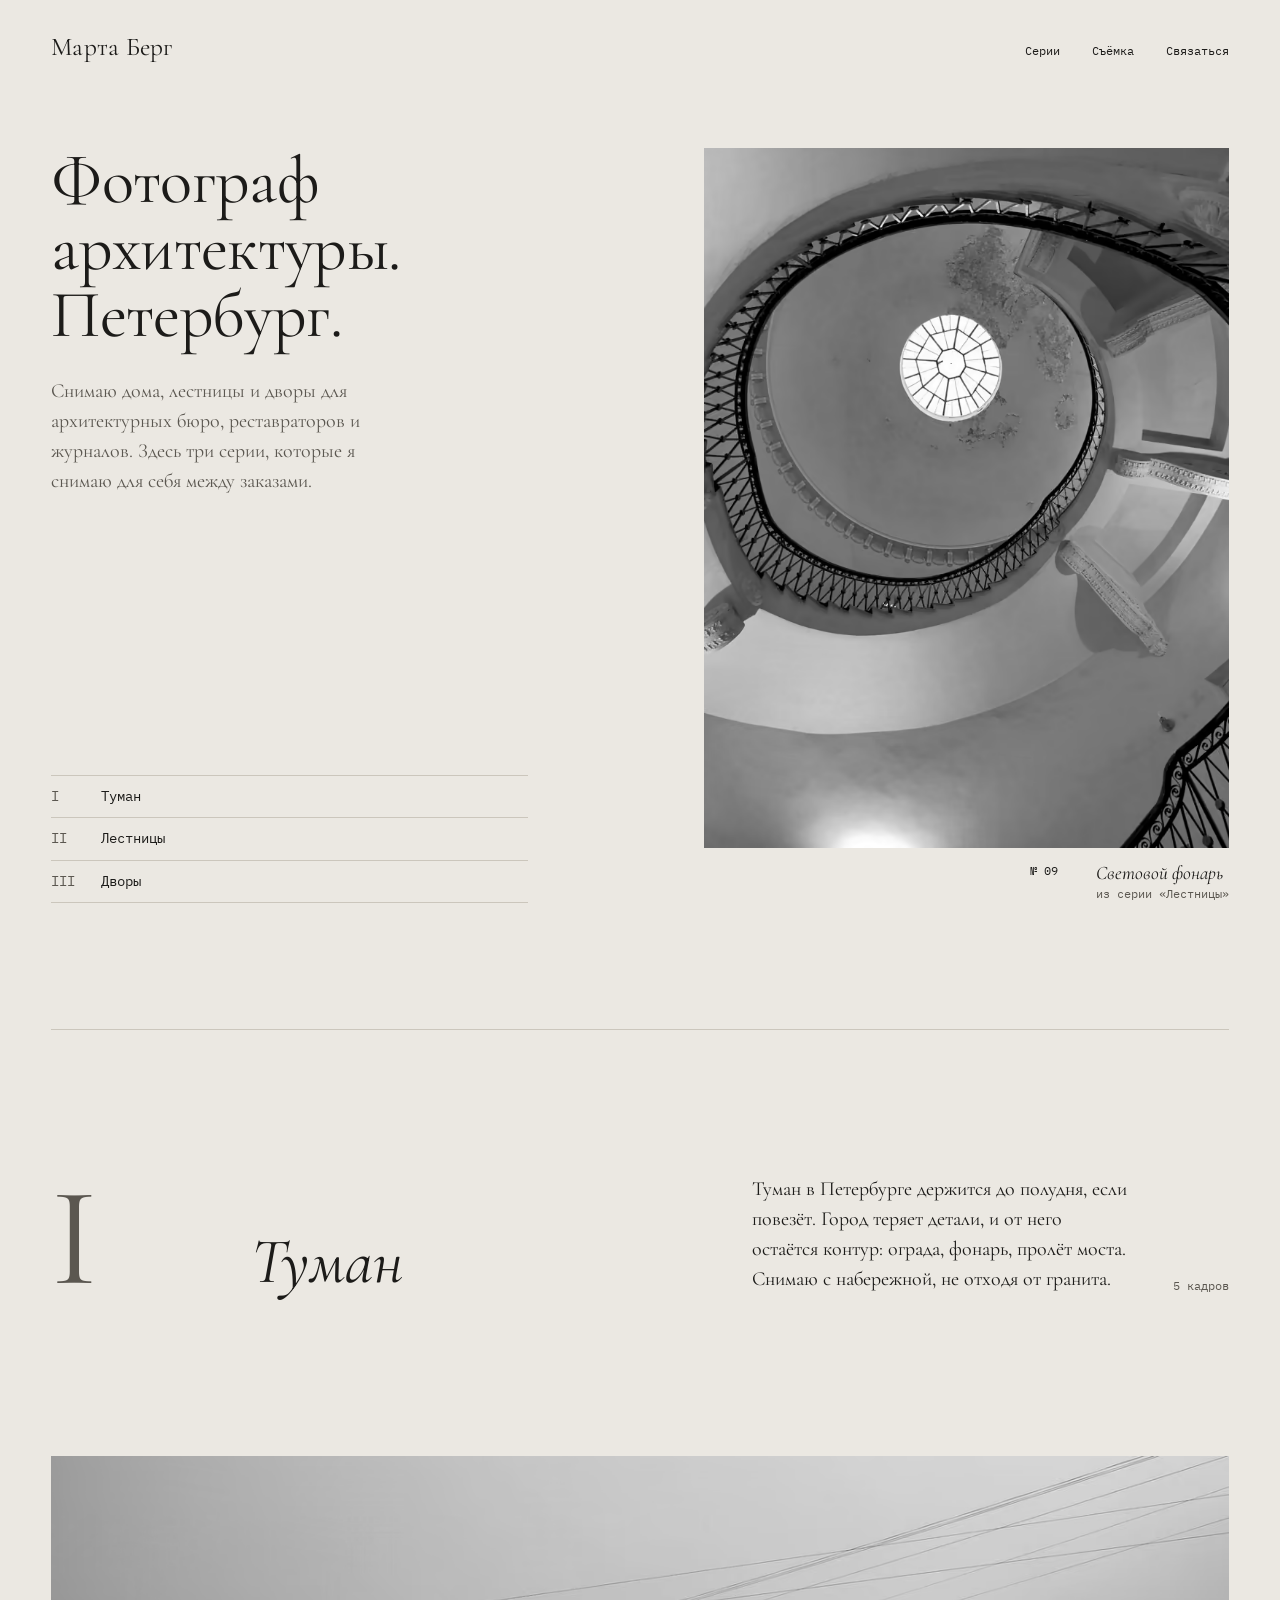
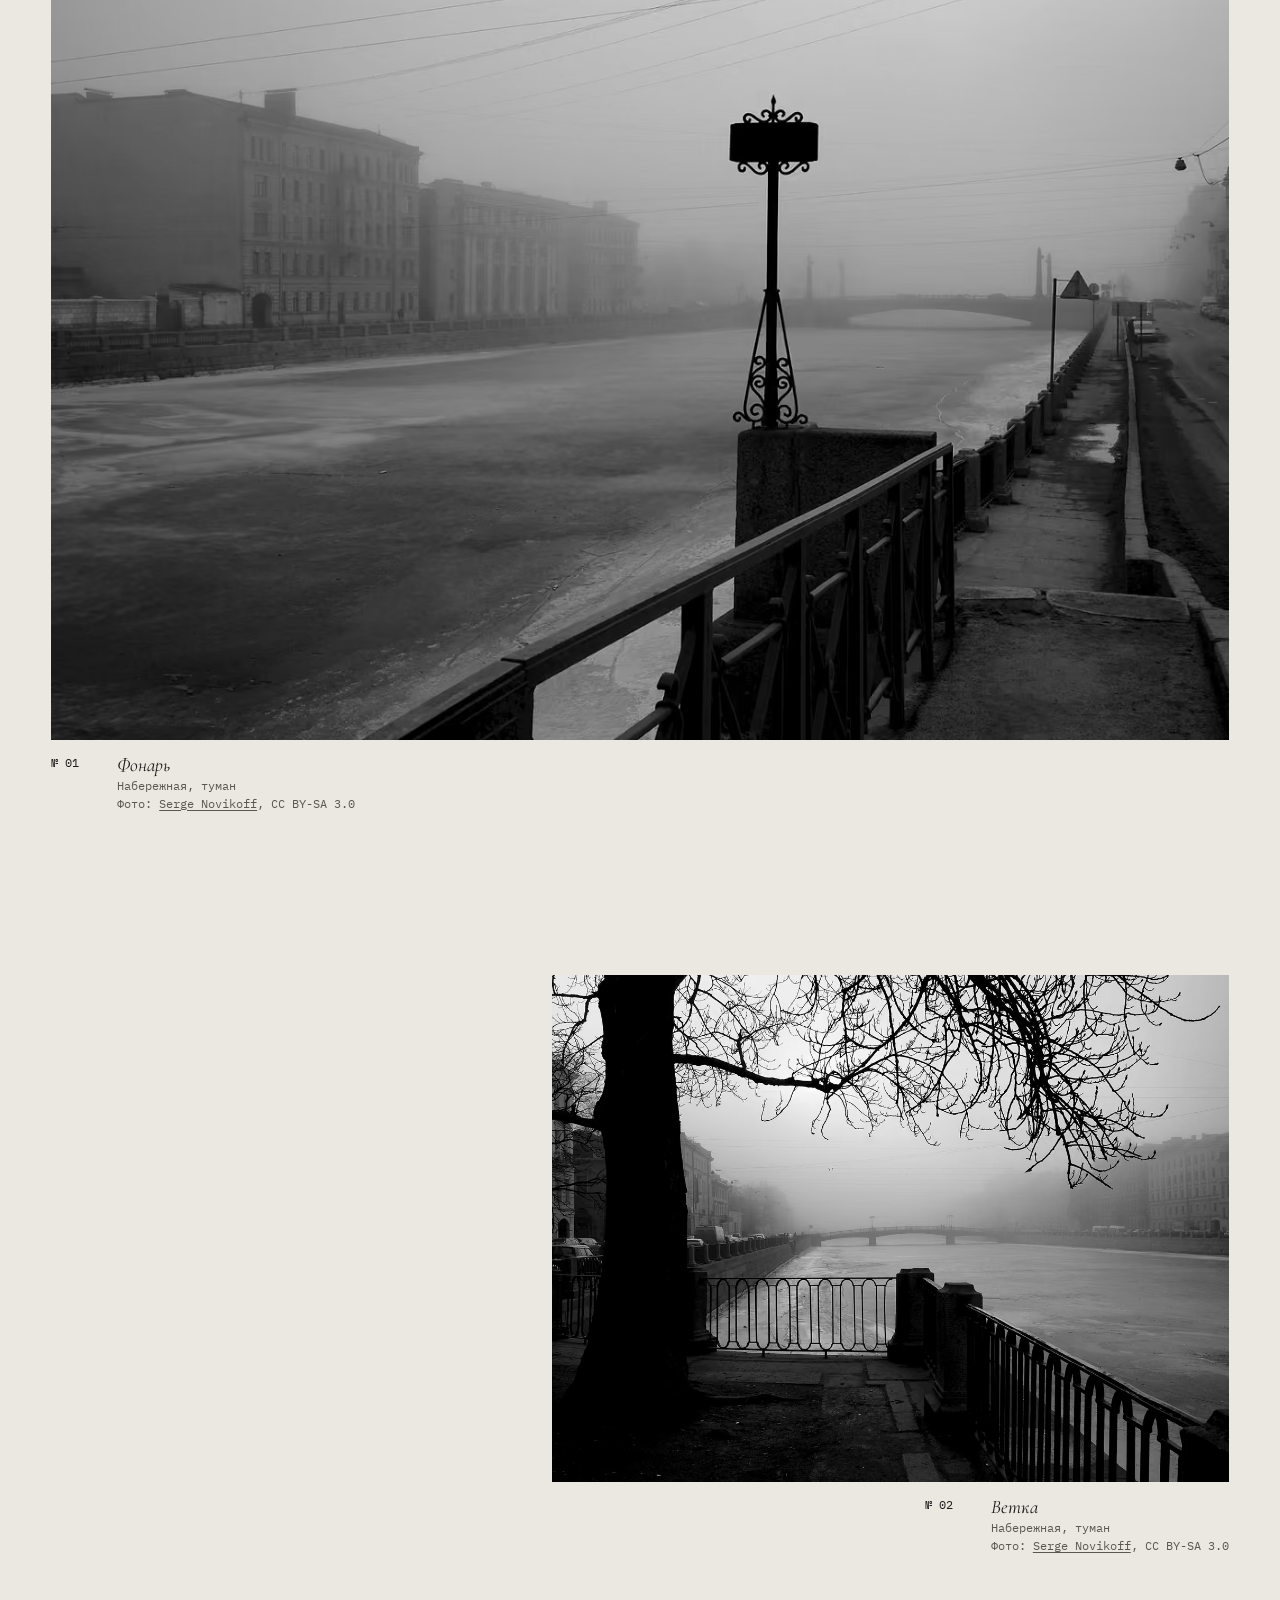
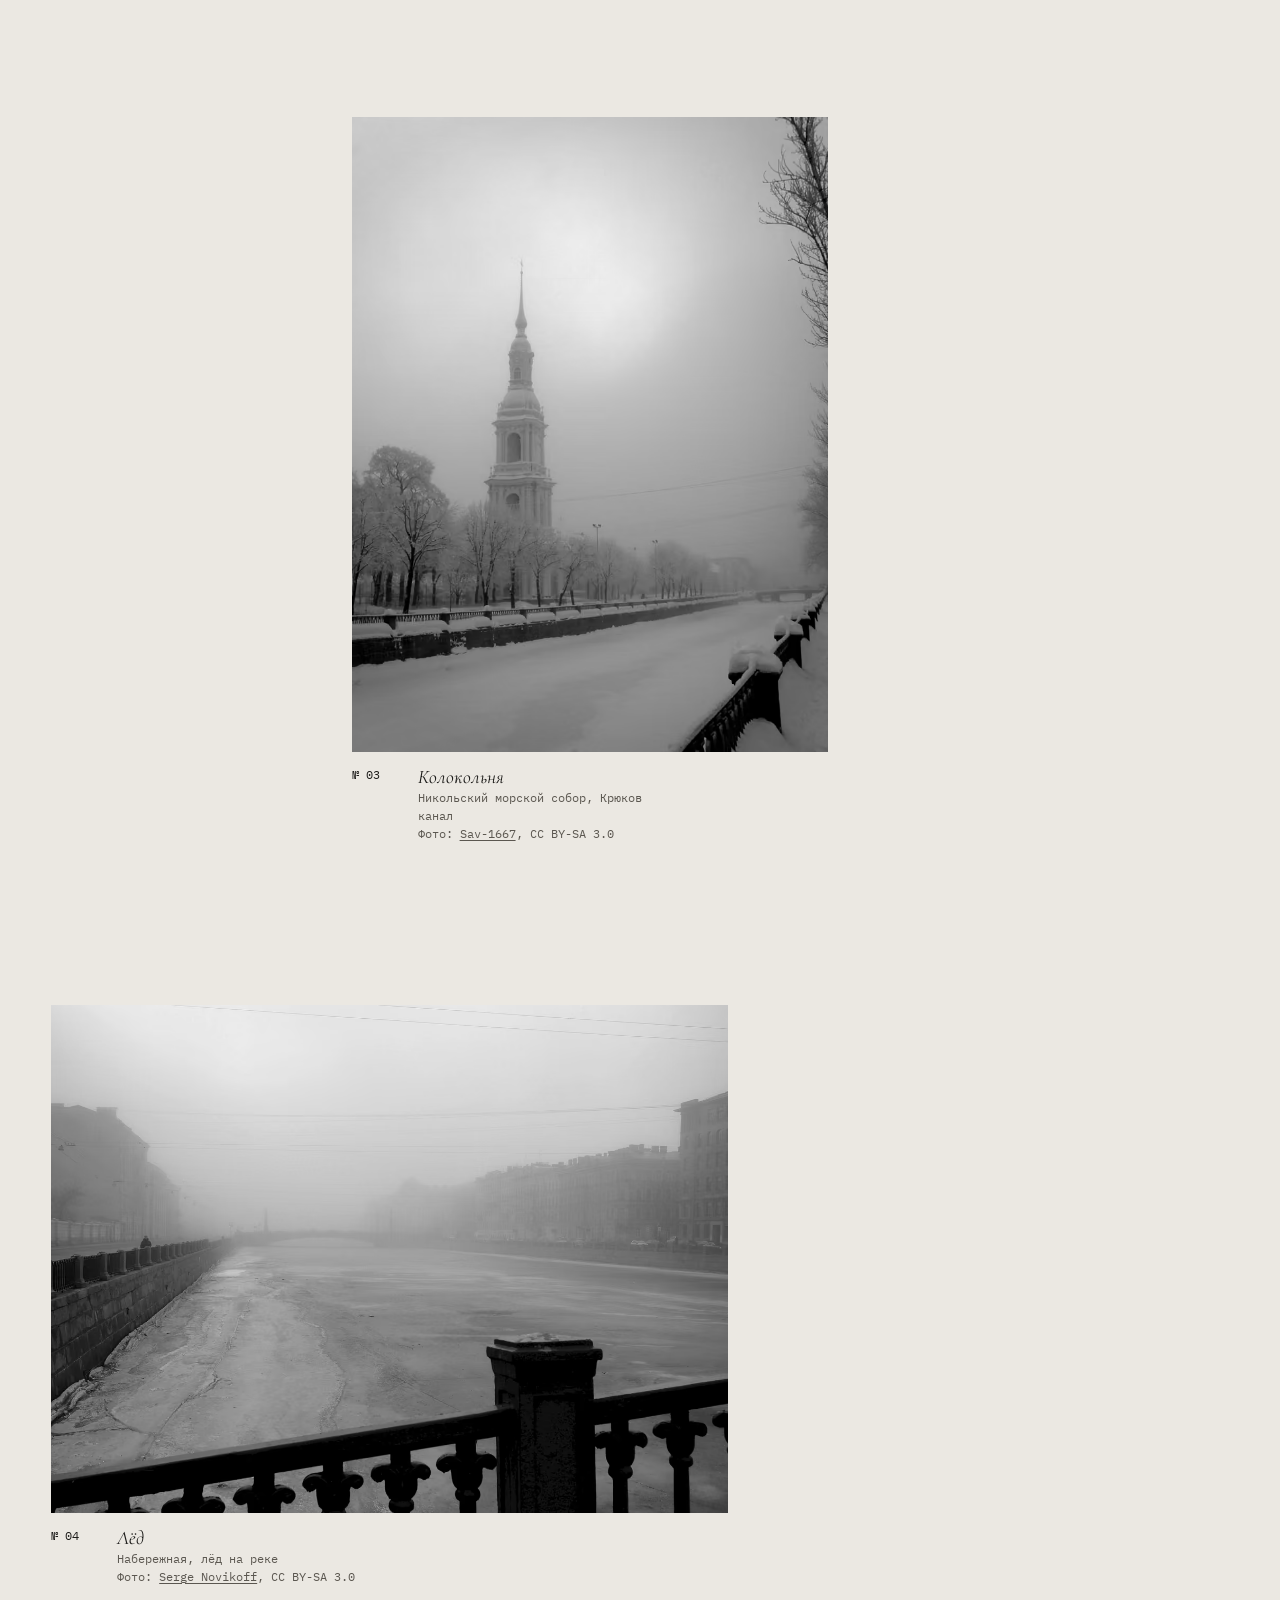
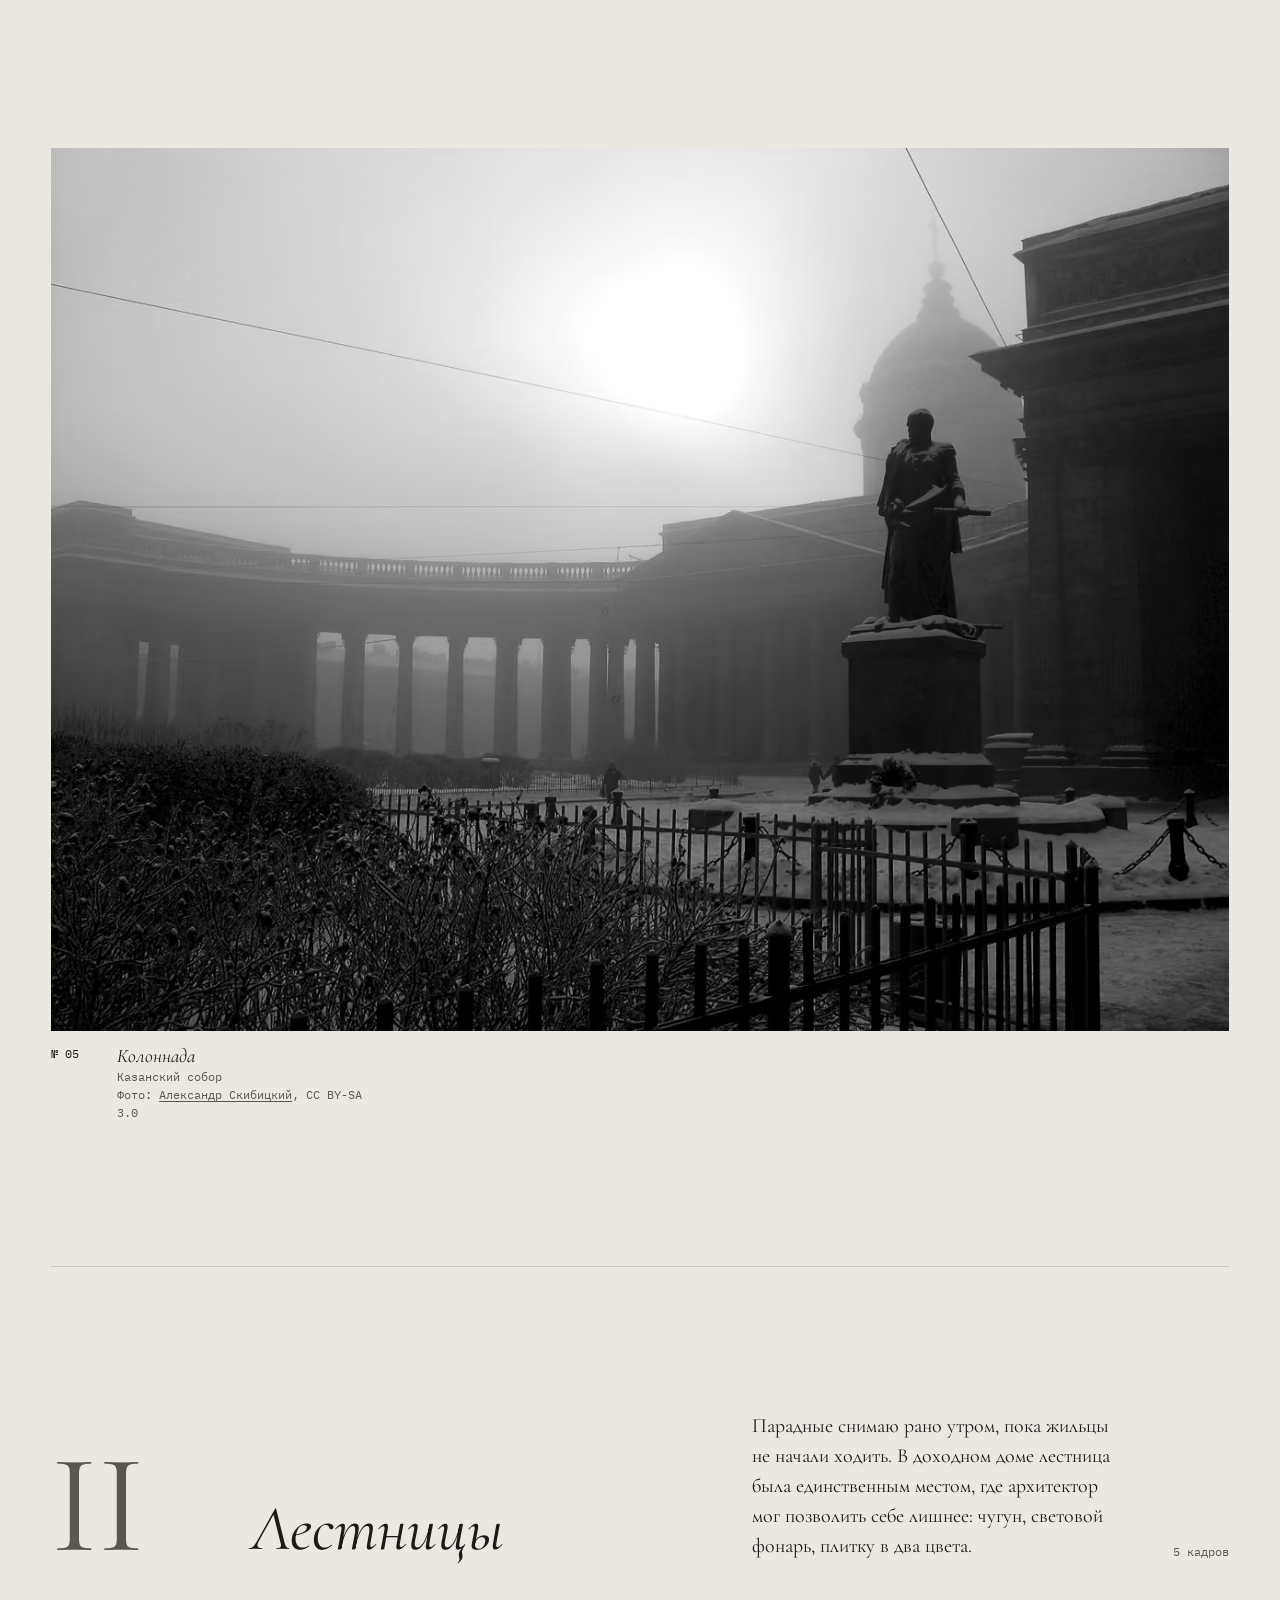
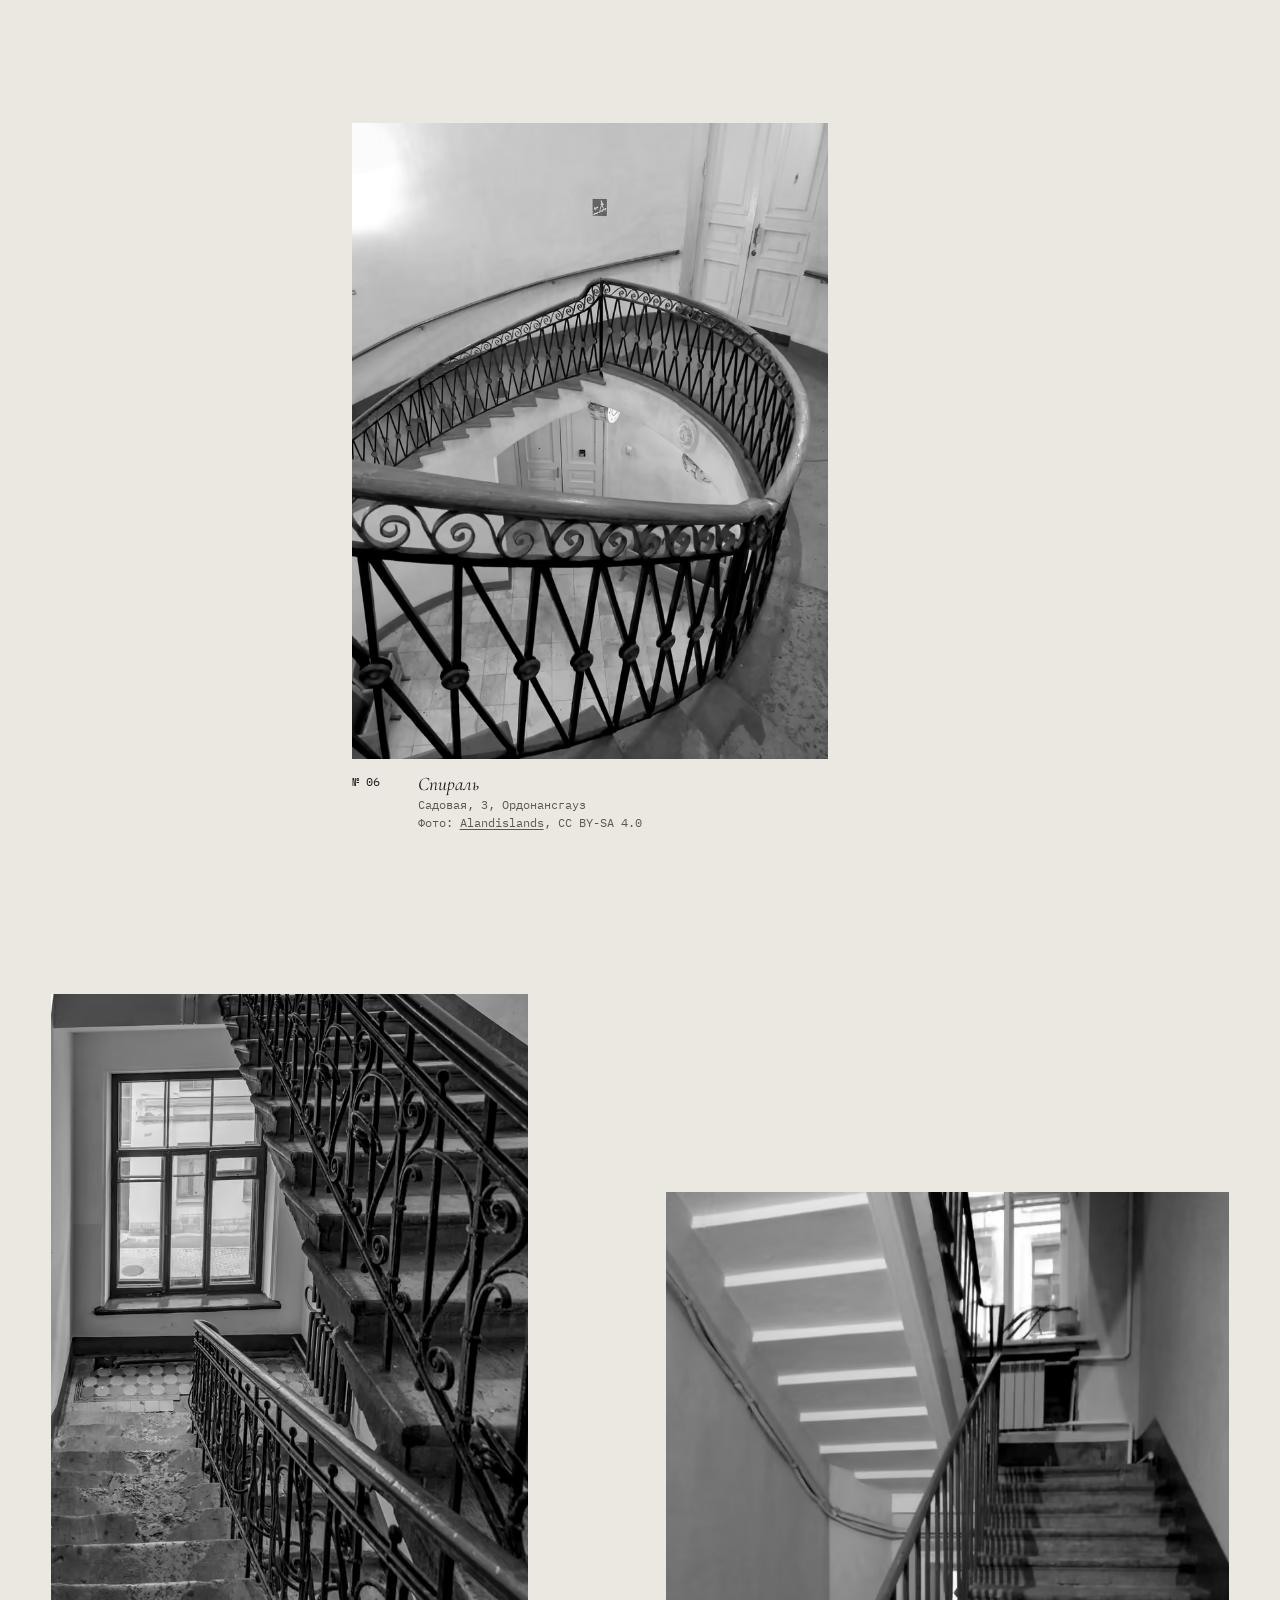
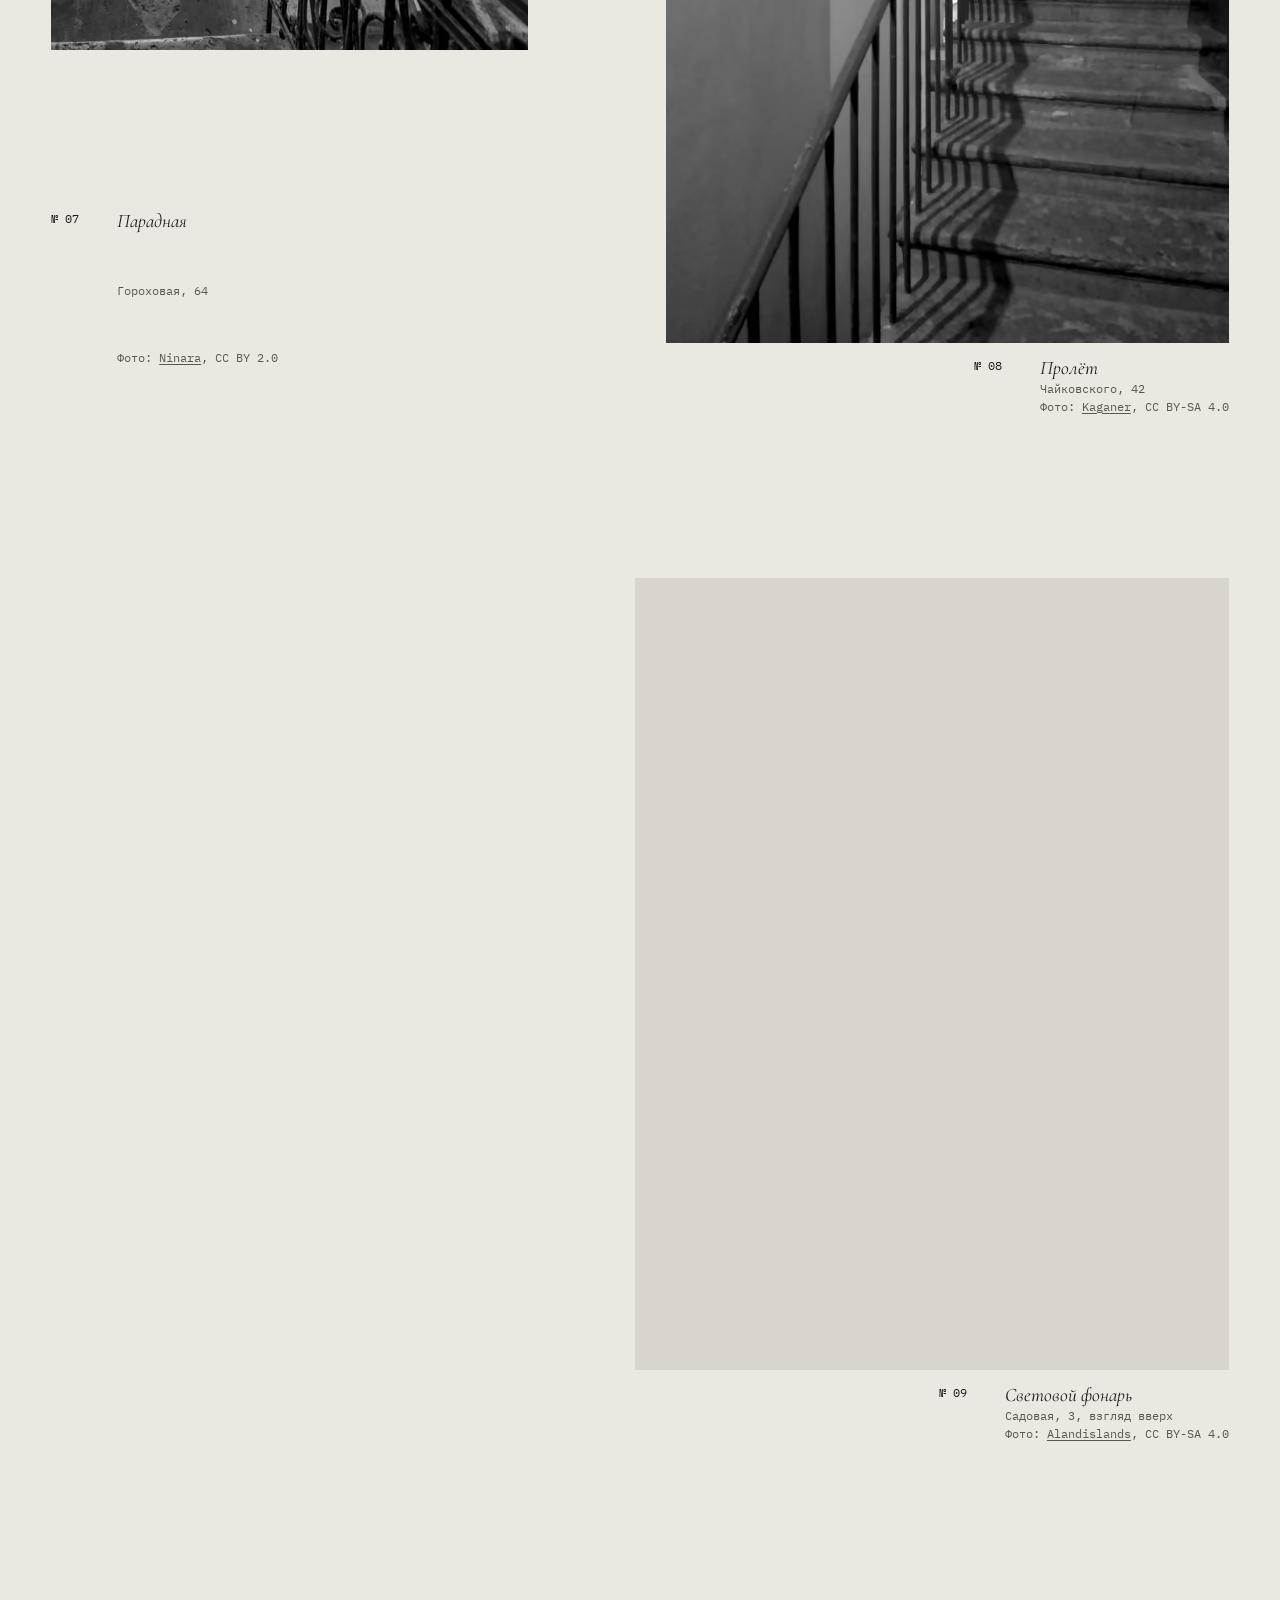
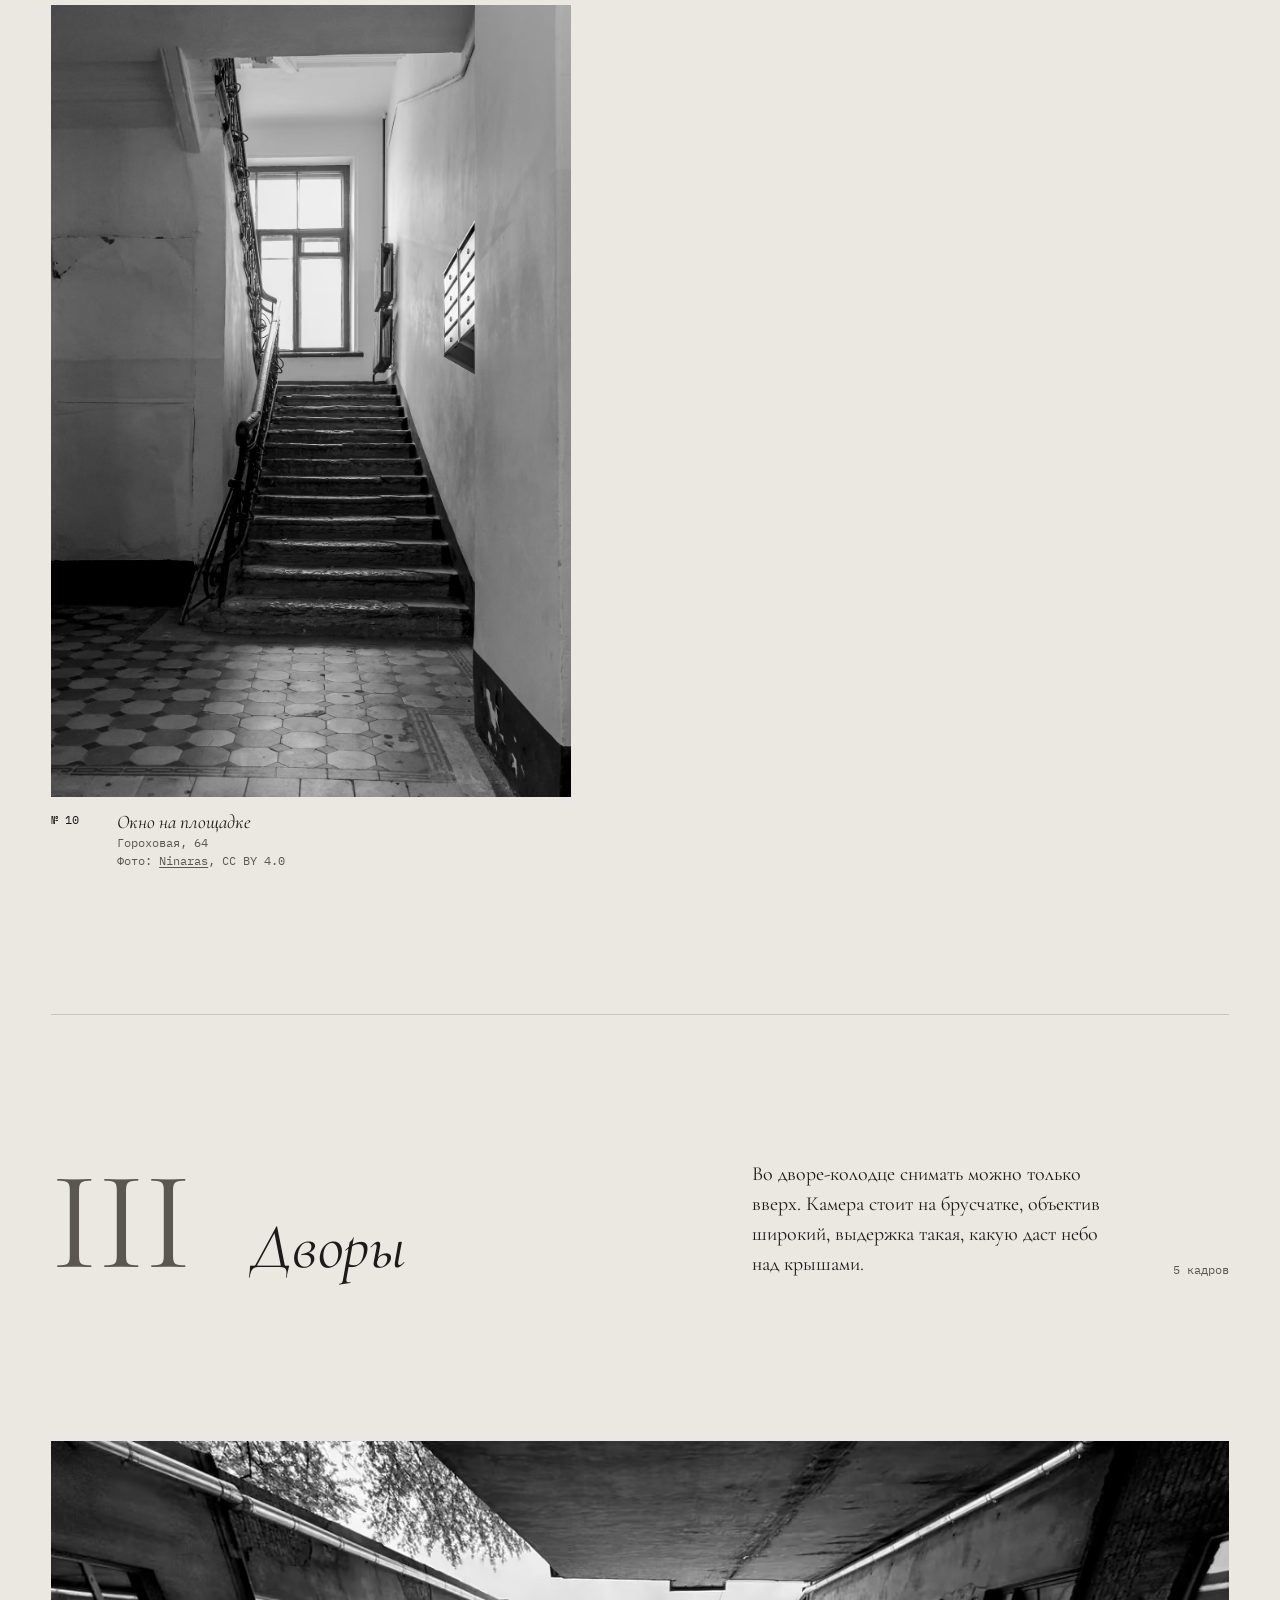
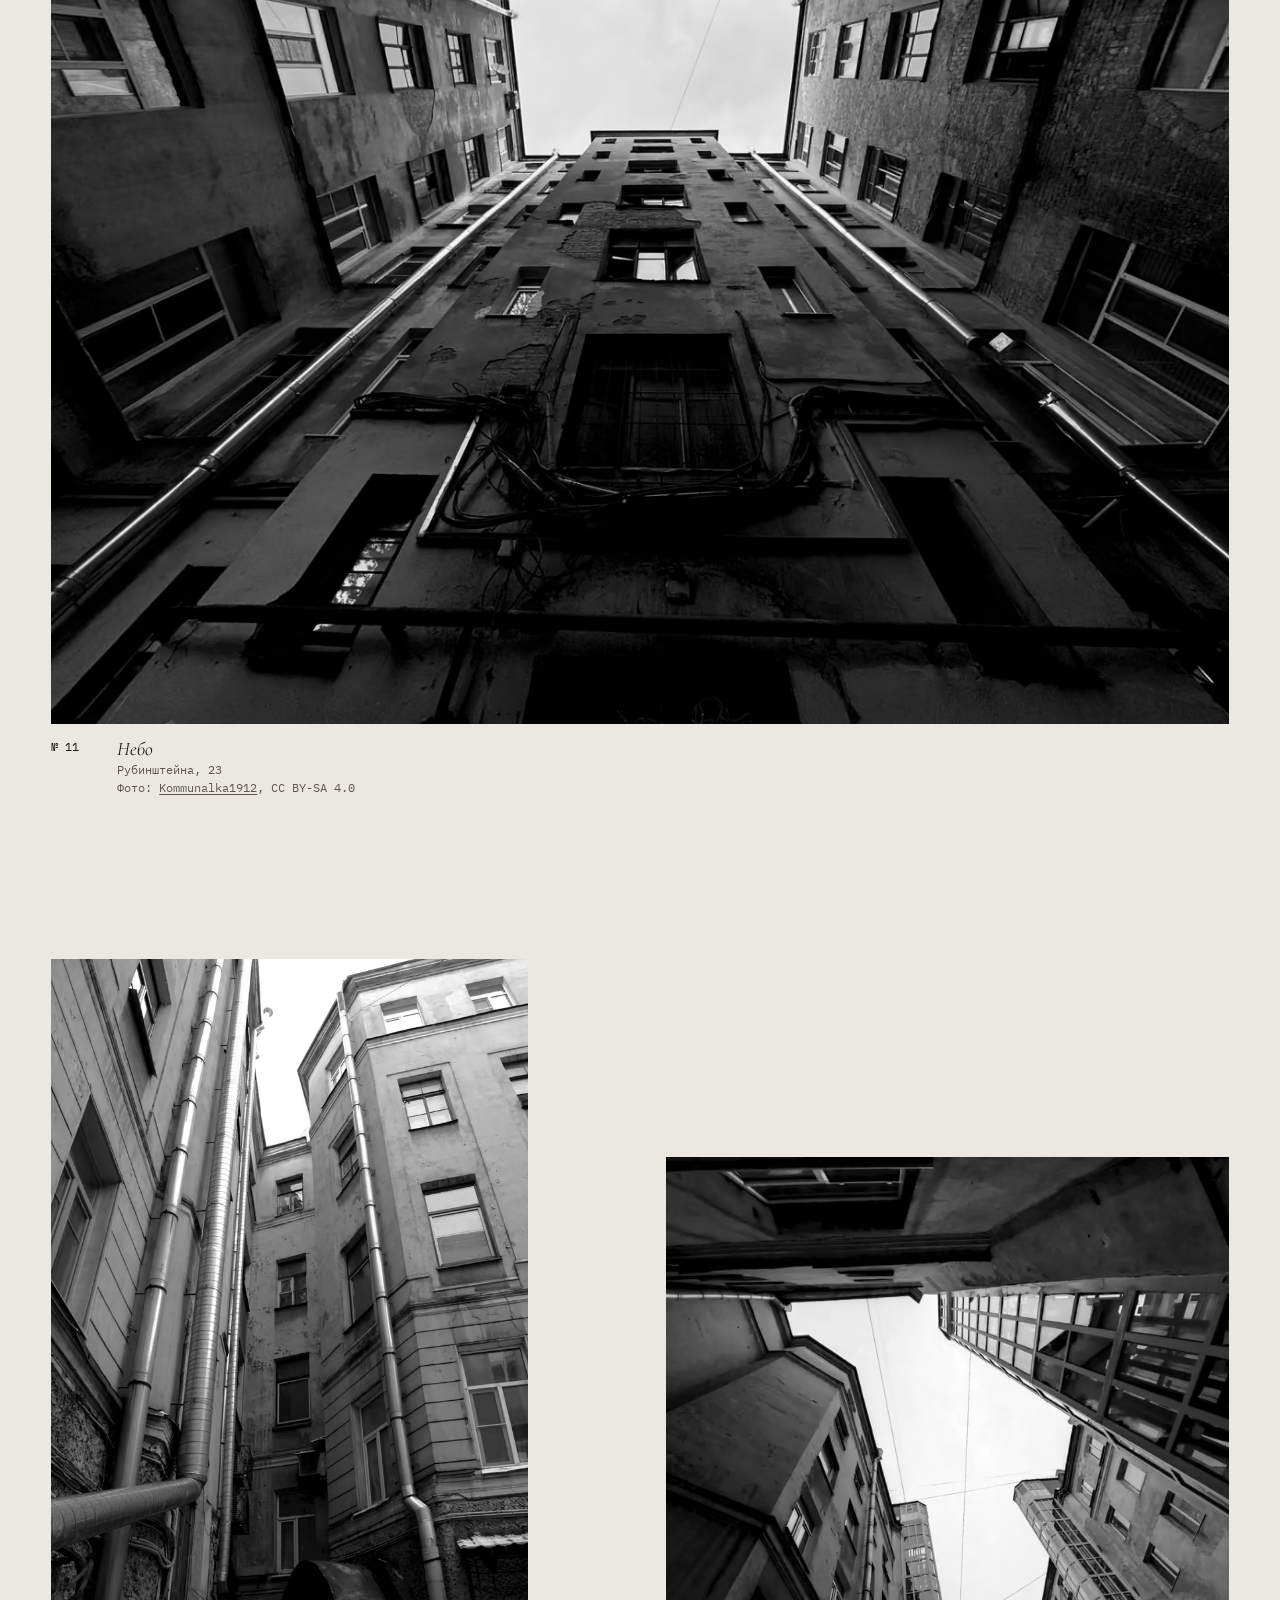
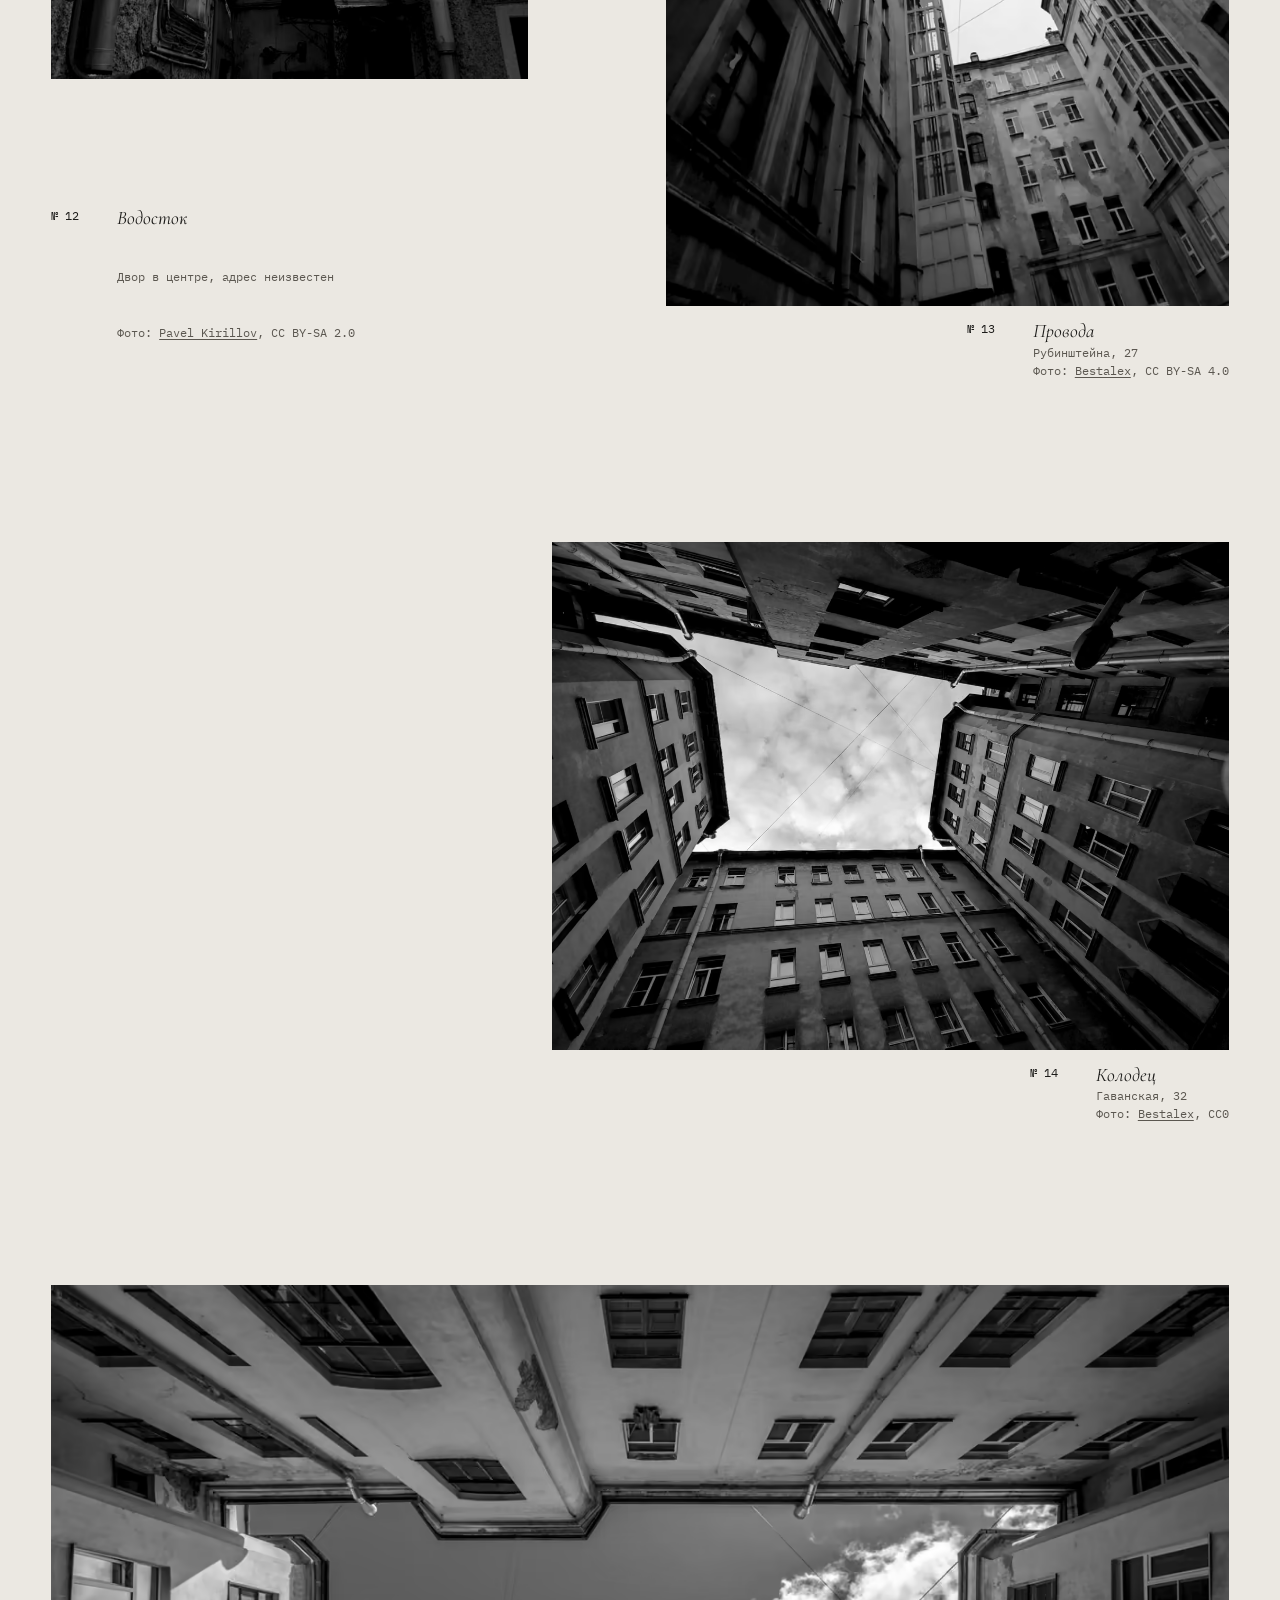
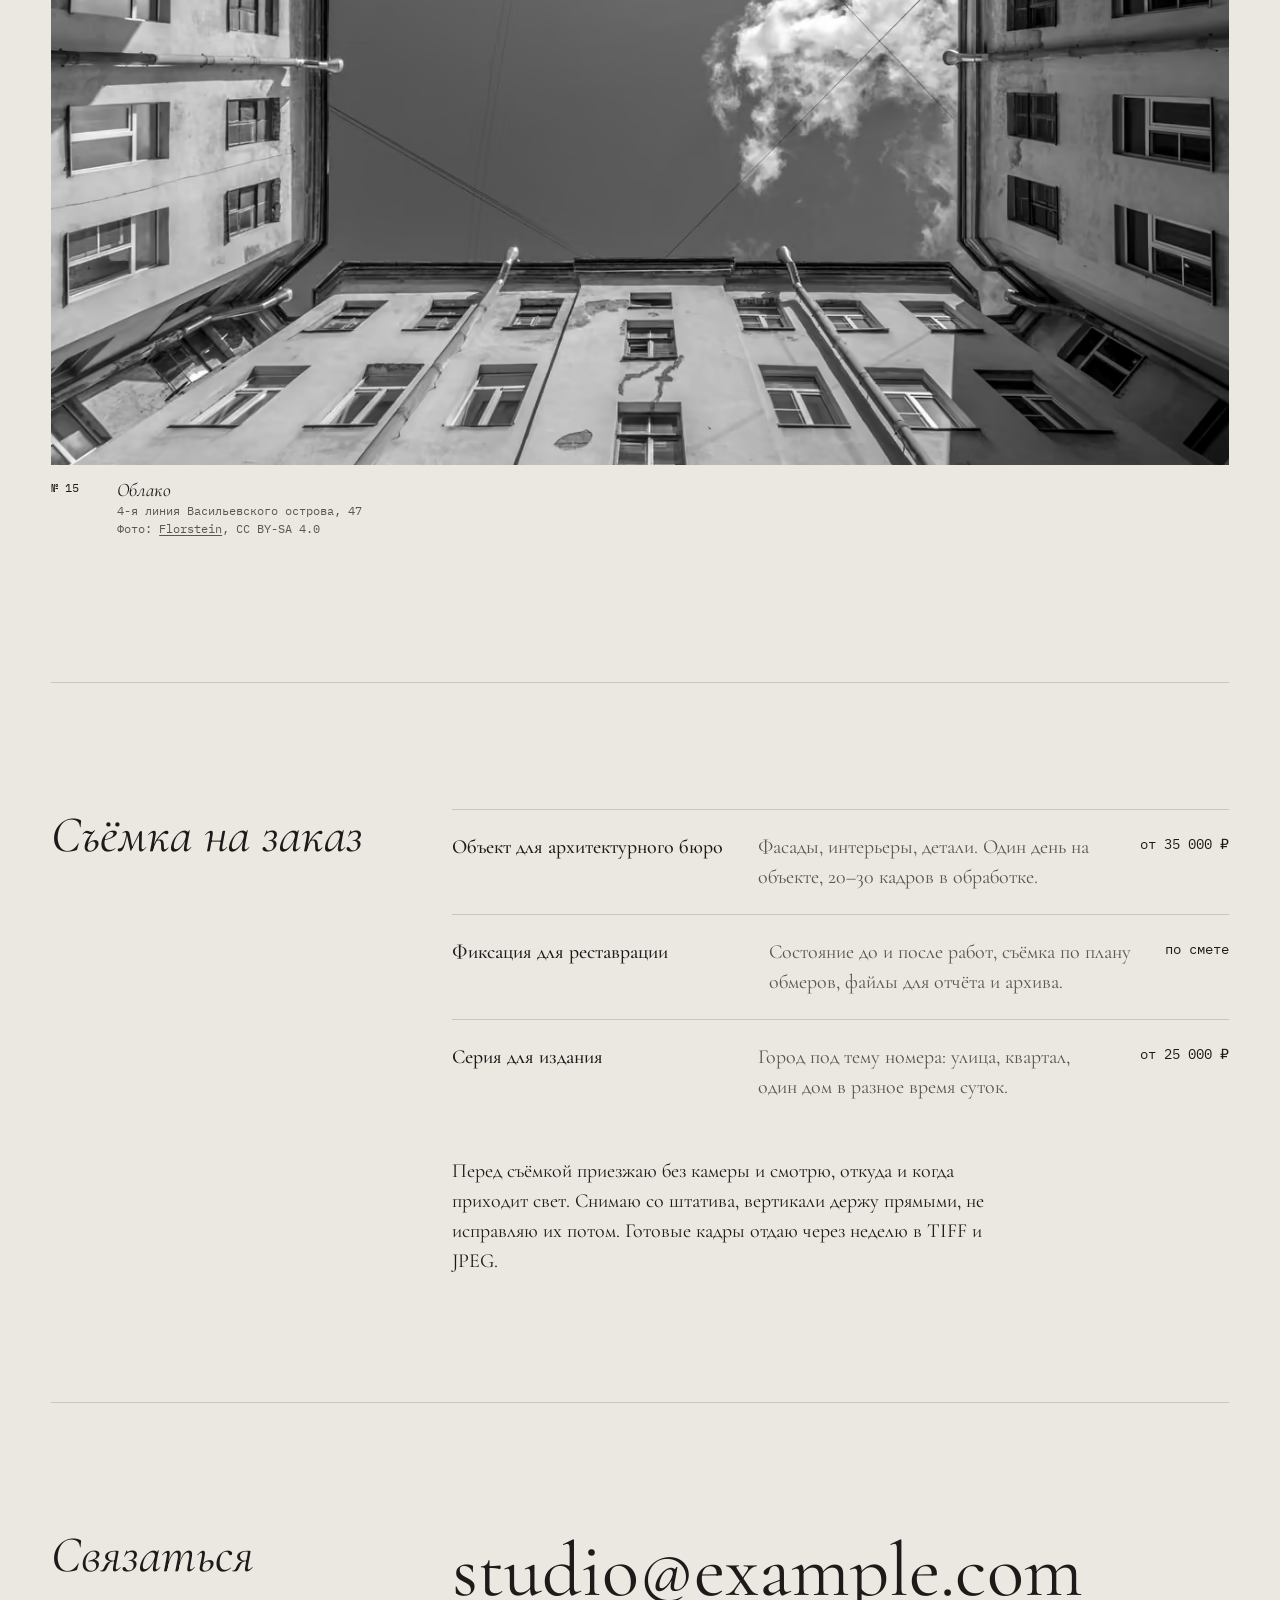
==== commit 480ec0a3: "Serve fonts locally instead of Google Fonts Only latin and cyrillic subsets, preloaded. Removes the " ====
--- a/index.html
+++ b/index.html
@@ -17,9 +17,9 @@
   <meta name="twitter:card" content="summary_large_image">
   <meta name="theme-color" content="#ebe8e2">
   <link rel="icon" href="favicon.svg" type="image/svg+xml">
-  <link rel="preconnect" href="https://fonts.googleapis.com">
-  <link rel="preconnect" href="https://fonts.gstatic.com" crossorigin>
-  <link rel="stylesheet" href="https://fonts.googleapis.com/css2?family=Cormorant+Garamond:ital,wght@0,400;0,500;1,400&amp;family=IBM+Plex+Mono:wght@400;500&amp;display=swap">
+  <link rel="preload" href="fonts/cormorant-garamond-normal-400-cyrillic.woff2" as="font" type="font/woff2" crossorigin>
+  <link rel="preload" href="fonts/ibm-plex-mono-normal-400-cyrillic.woff2" as="font" type="font/woff2" crossorigin>
+  <link rel="stylesheet" href="css/fonts.css">
   <link rel="stylesheet" href="css/style.css">
 </head>
 <body>
--- a/css/fonts.css
+++ b/css/fonts.css
@@ -0,0 +1,90 @@
+/* cyrillic */
+@font-face {
+  font-family: 'Cormorant Garamond';
+  font-style: italic;
+  font-weight: 400;
+  font-display: swap;
+  src: url(../fonts/cormorant-garamond-italic-400-cyrillic.woff2) format('woff2');
+  unicode-range: U+0301, U+0400-045F, U+0490-0491, U+04B0-04B1, U+2116;
+}
+/* latin */
+@font-face {
+  font-family: 'Cormorant Garamond';
+  font-style: italic;
+  font-weight: 400;
+  font-display: swap;
+  src: url(../fonts/cormorant-garamond-italic-400-latin.woff2) format('woff2');
+  unicode-range: U+0000-00FF, U+0131, U+0152-0153, U+02BB-02BC, U+02C6, U+02DA, U+02DC, U+0304, U+0308, U+0329, U+2000-206F, U+20AC, U+2122, U+2191, U+2193, U+2212, U+2215, U+FEFF, U+FFFD;
+}
+/* cyrillic */
+@font-face {
+  font-family: 'Cormorant Garamond';
+  font-style: normal;
+  font-weight: 400;
+  font-display: swap;
+  src: url(../fonts/cormorant-garamond-normal-400-cyrillic.woff2) format('woff2');
+  unicode-range: U+0301, U+0400-045F, U+0490-0491, U+04B0-04B1, U+2116;
+}
+/* latin */
+@font-face {
+  font-family: 'Cormorant Garamond';
+  font-style: normal;
+  font-weight: 400;
+  font-display: swap;
+  src: url(../fonts/cormorant-garamond-normal-400-latin.woff2) format('woff2');
+  unicode-range: U+0000-00FF, U+0131, U+0152-0153, U+02BB-02BC, U+02C6, U+02DA, U+02DC, U+0304, U+0308, U+0329, U+2000-206F, U+20AC, U+2122, U+2191, U+2193, U+2212, U+2215, U+FEFF, U+FFFD;
+}
+/* cyrillic */
+@font-face {
+  font-family: 'Cormorant Garamond';
+  font-style: normal;
+  font-weight: 500;
+  font-display: swap;
+  src: url(../fonts/cormorant-garamond-normal-400-cyrillic.woff2) format('woff2');
+  unicode-range: U+0301, U+0400-045F, U+0490-0491, U+04B0-04B1, U+2116;
+}
+/* latin */
+@font-face {
+  font-family: 'Cormorant Garamond';
+  font-style: normal;
+  font-weight: 500;
+  font-display: swap;
+  src: url(../fonts/cormorant-garamond-normal-400-latin.woff2) format('woff2');
+  unicode-range: U+0000-00FF, U+0131, U+0152-0153, U+02BB-02BC, U+02C6, U+02DA, U+02DC, U+0304, U+0308, U+0329, U+2000-206F, U+20AC, U+2122, U+2191, U+2193, U+2212, U+2215, U+FEFF, U+FFFD;
+}
+/* cyrillic */
+@font-face {
+  font-family: 'IBM Plex Mono';
+  font-style: normal;
+  font-weight: 400;
+  font-display: swap;
+  src: url(../fonts/ibm-plex-mono-normal-400-cyrillic.woff2) format('woff2');
+  unicode-range: U+0301, U+0400-045F, U+0490-0491, U+04B0-04B1, U+2116;
+}
+/* latin */
+@font-face {
+  font-family: 'IBM Plex Mono';
+  font-style: normal;
+  font-weight: 400;
+  font-display: swap;
+  src: url(../fonts/ibm-plex-mono-normal-400-latin.woff2) format('woff2');
+  unicode-range: U+0000-00FF, U+0131, U+0152-0153, U+02BB-02BC, U+02C6, U+02DA, U+02DC, U+0304, U+0308, U+0329, U+2000-206F, U+20AC, U+2122, U+2191, U+2193, U+2212, U+2215, U+FEFF, U+FFFD;
+}
+/* cyrillic */
+@font-face {
+  font-family: 'IBM Plex Mono';
+  font-style: normal;
+  font-weight: 500;
+  font-display: swap;
+  src: url(../fonts/ibm-plex-mono-normal-500-cyrillic.woff2) format('woff2');
+  unicode-range: U+0301, U+0400-045F, U+0490-0491, U+04B0-04B1, U+2116;
+}
+/* latin */
+@font-face {
+  font-family: 'IBM Plex Mono';
+  font-style: normal;
+  font-weight: 500;
+  font-display: swap;
+  src: url(../fonts/ibm-plex-mono-normal-500-latin.woff2) format('woff2');
+  unicode-range: U+0000-00FF, U+0131, U+0152-0153, U+02BB-02BC, U+02C6, U+02DA, U+02DC, U+0304, U+0308, U+0329, U+2000-206F, U+20AC, U+2122, U+2191, U+2193, U+2212, U+2215, U+FEFF, U+FFFD;
+}
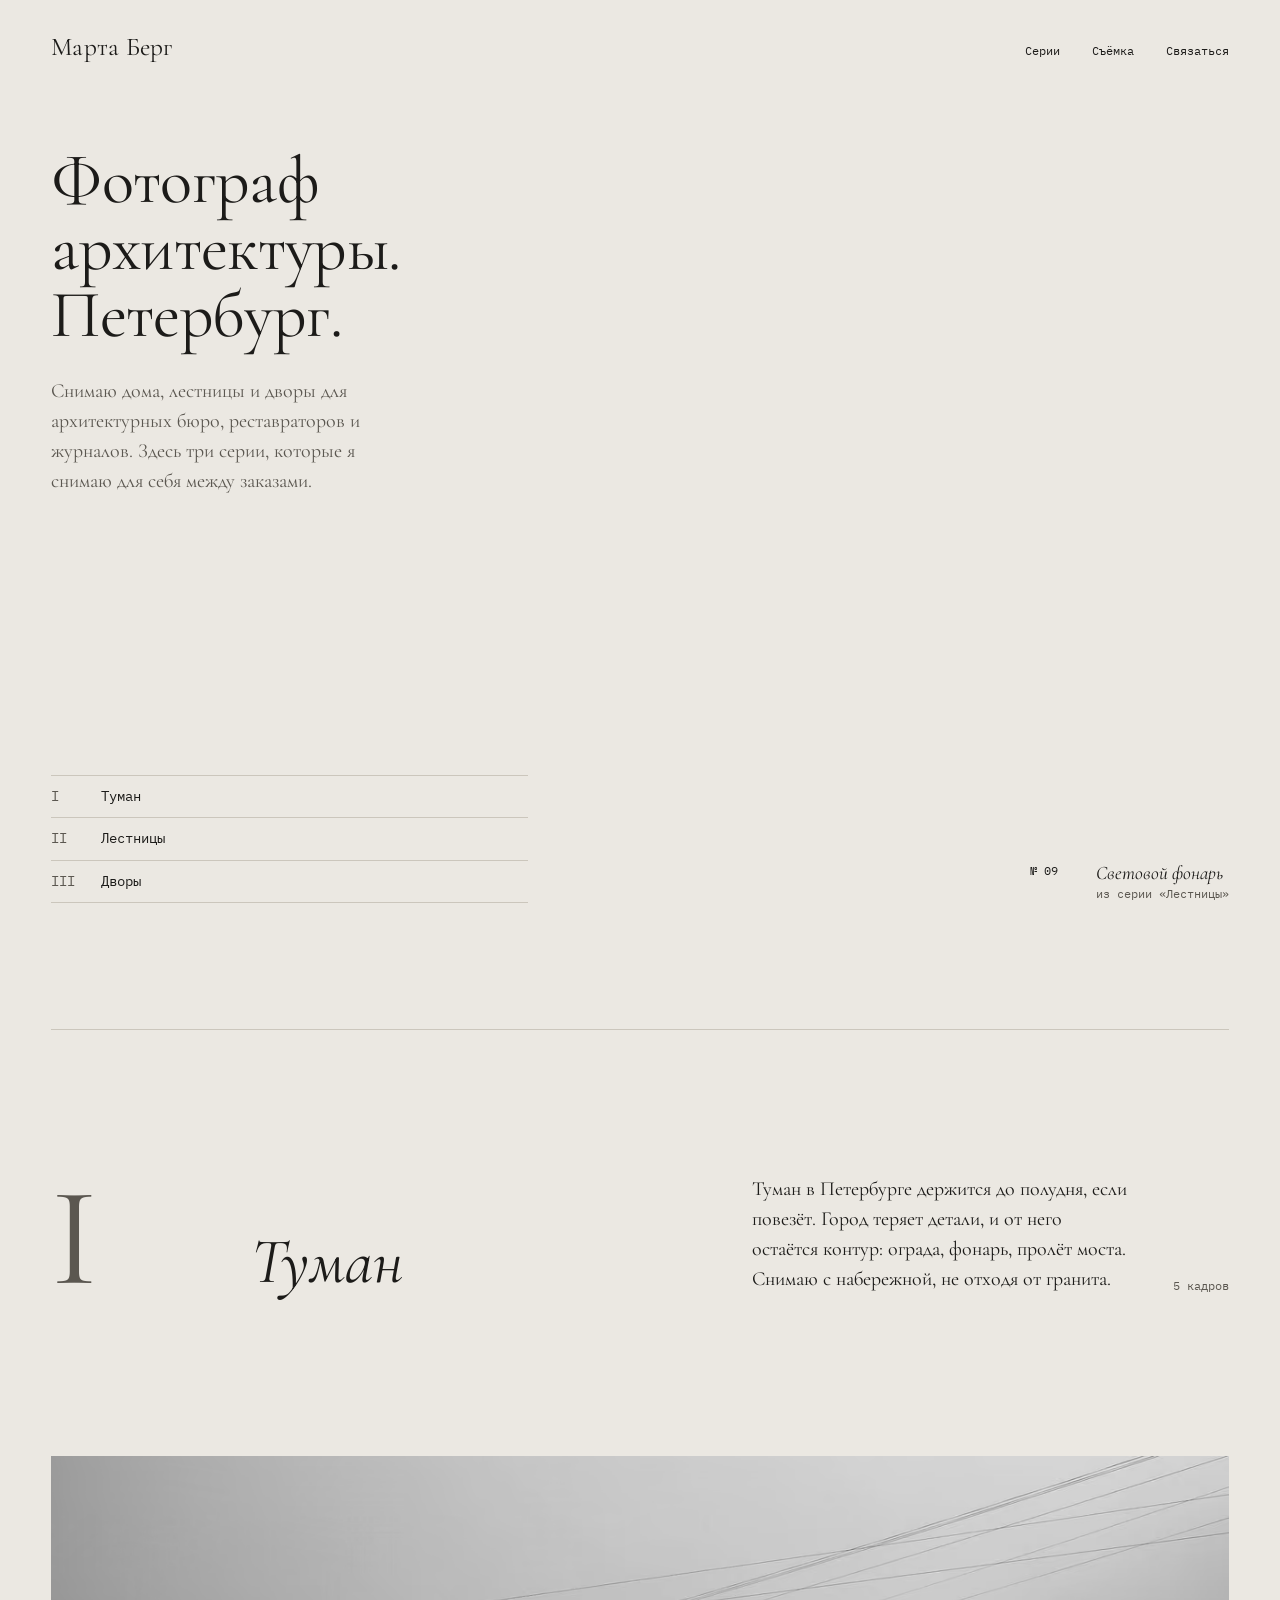
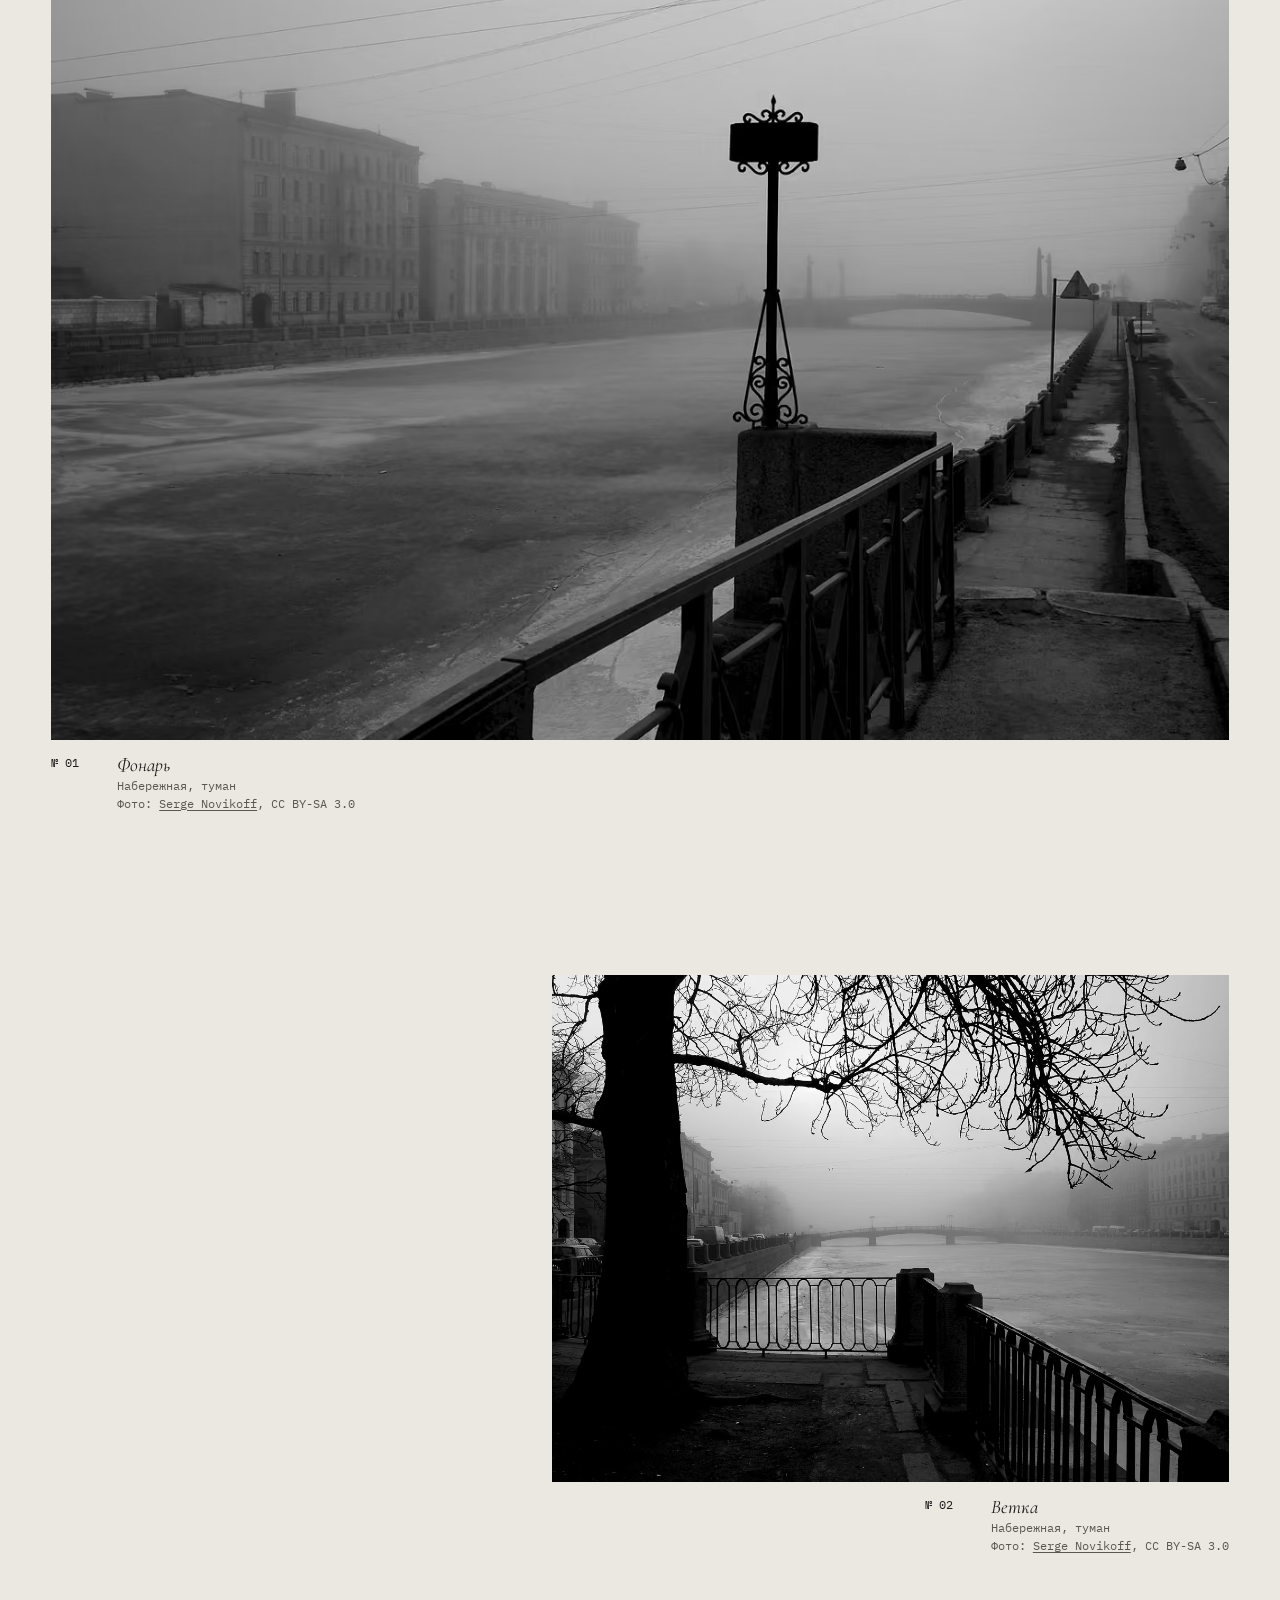
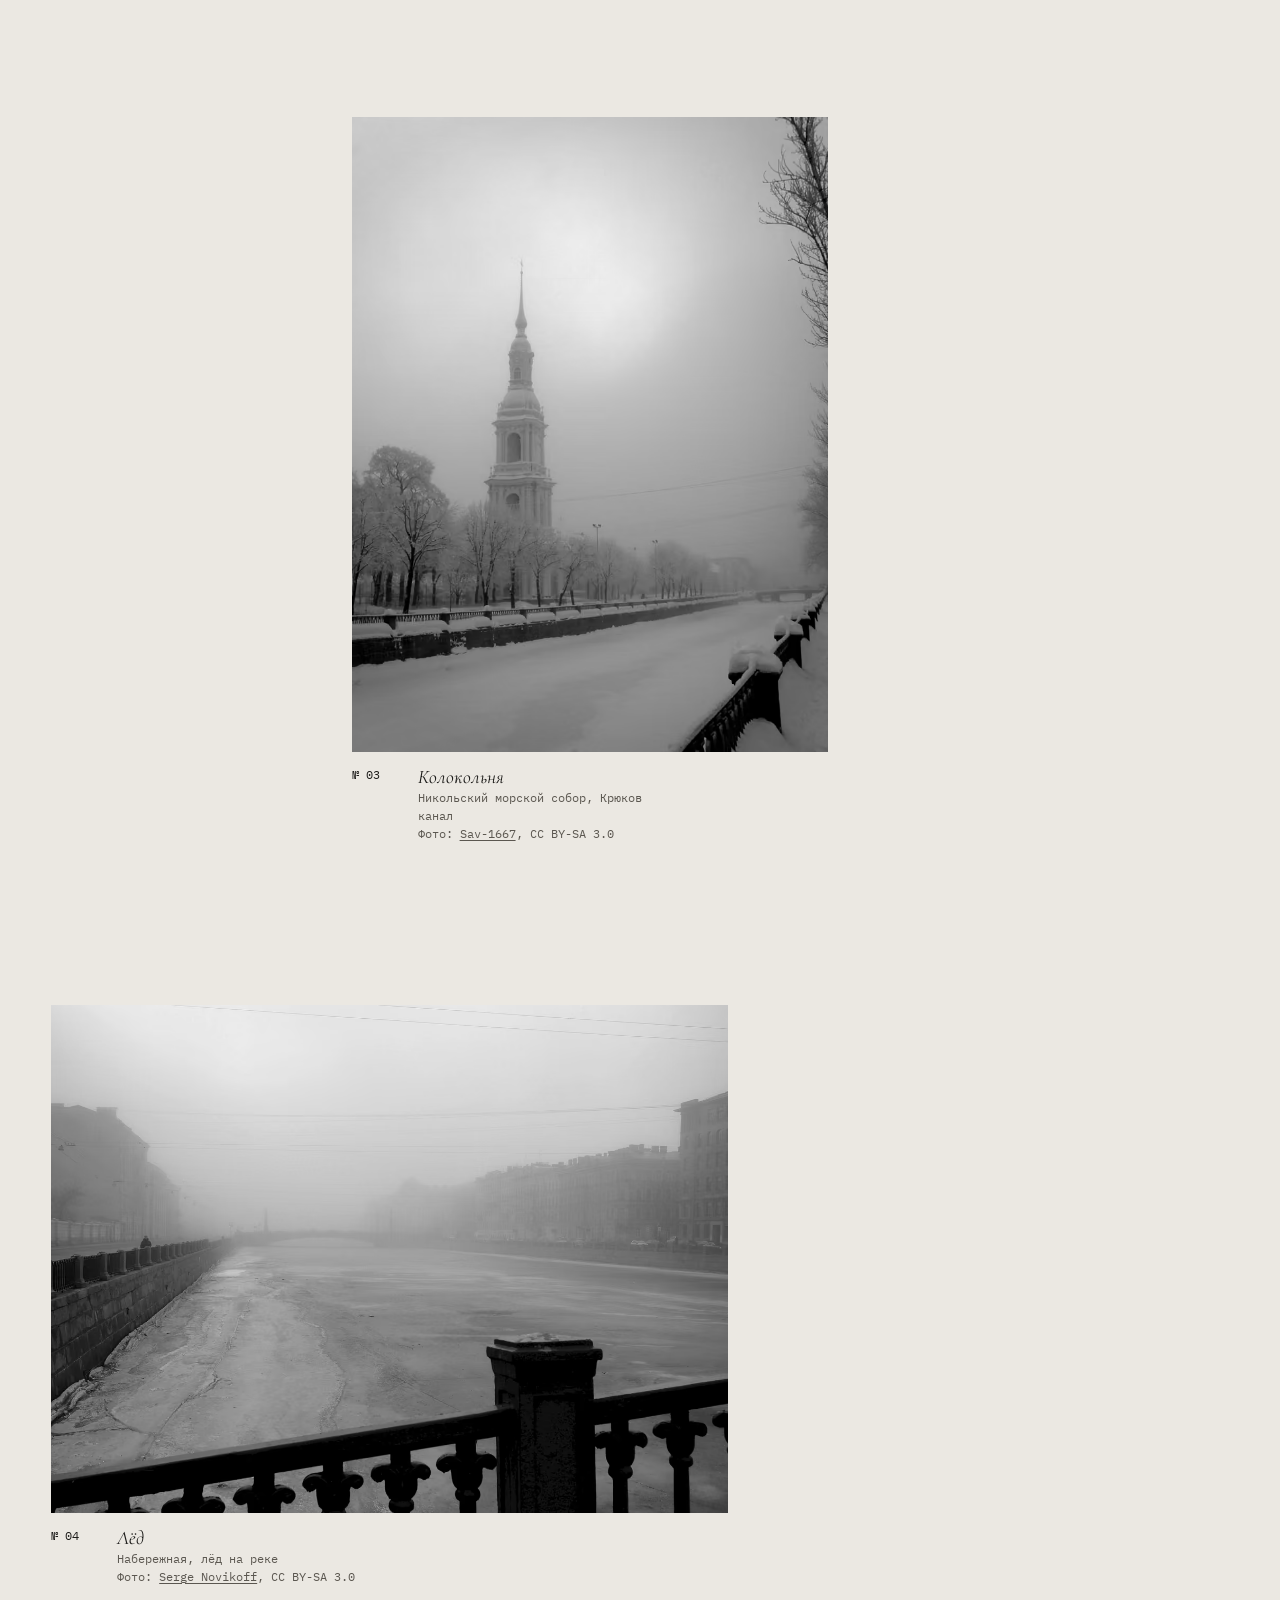
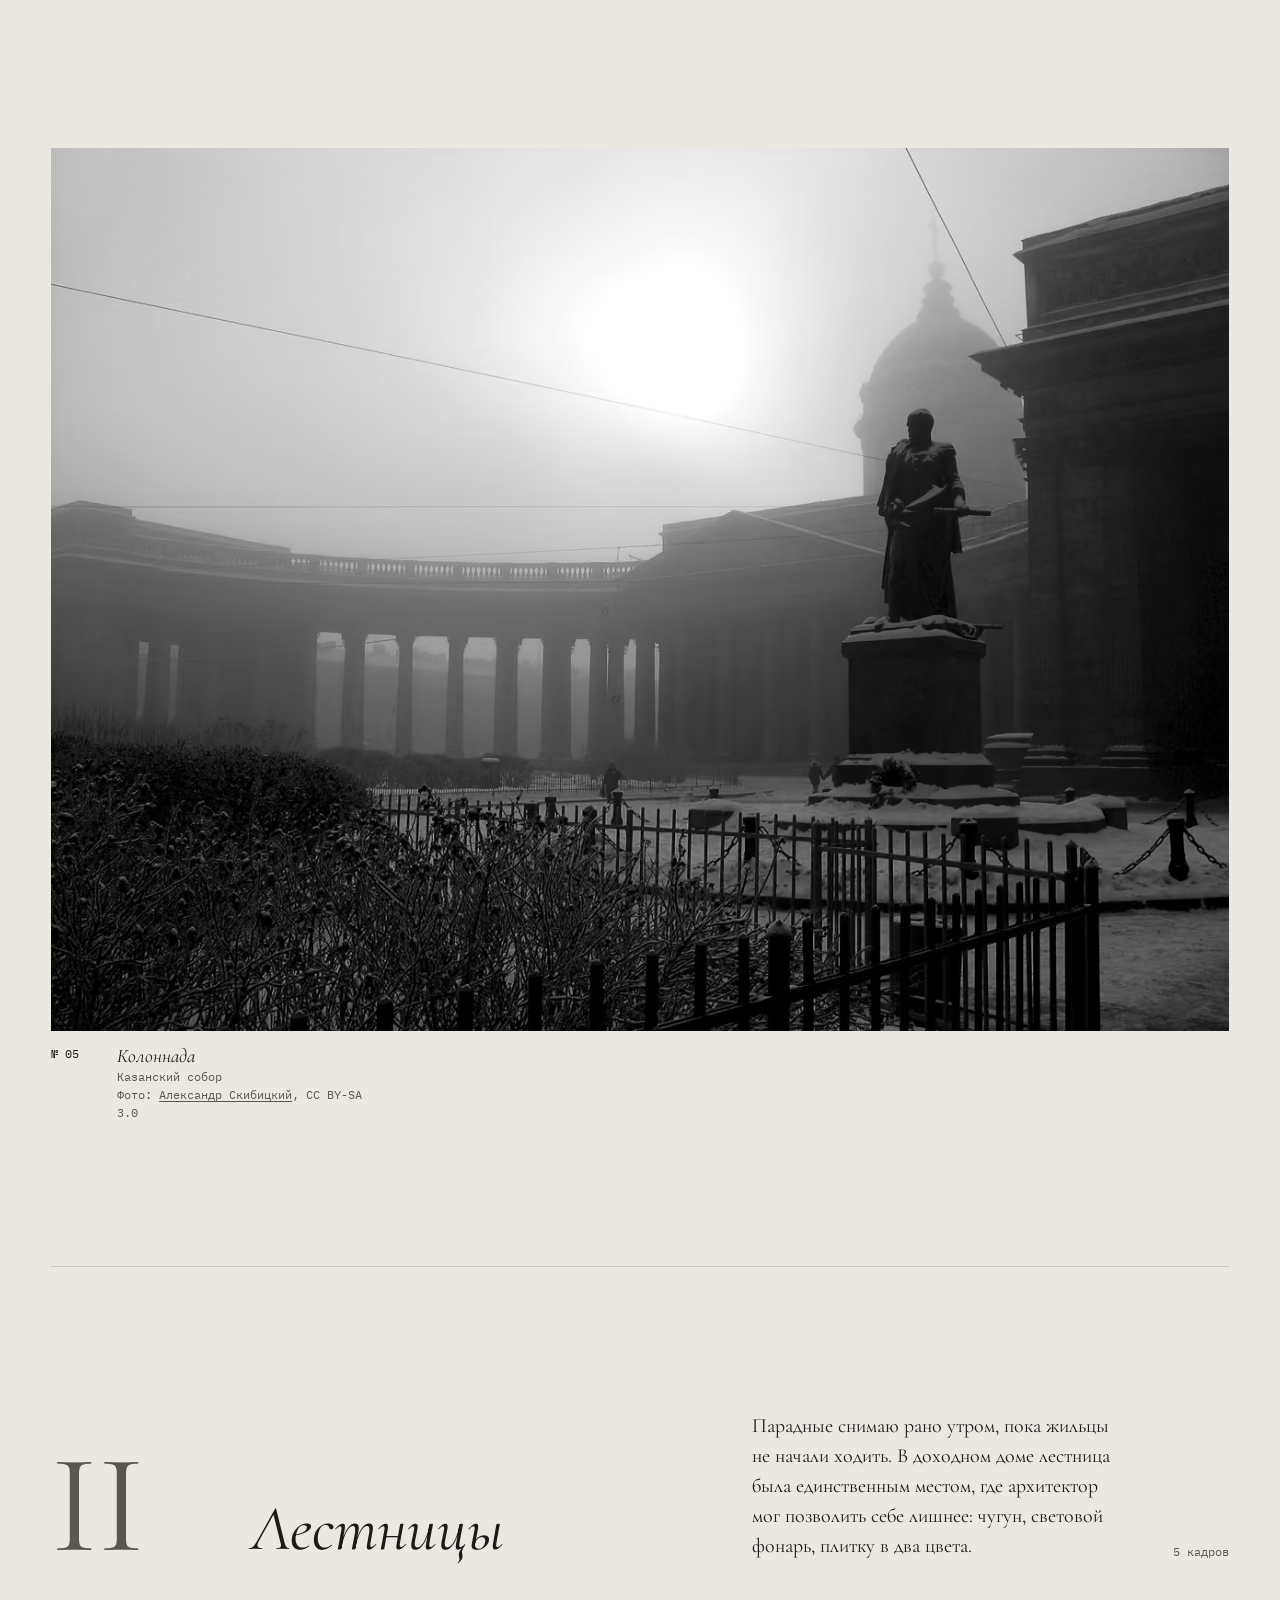
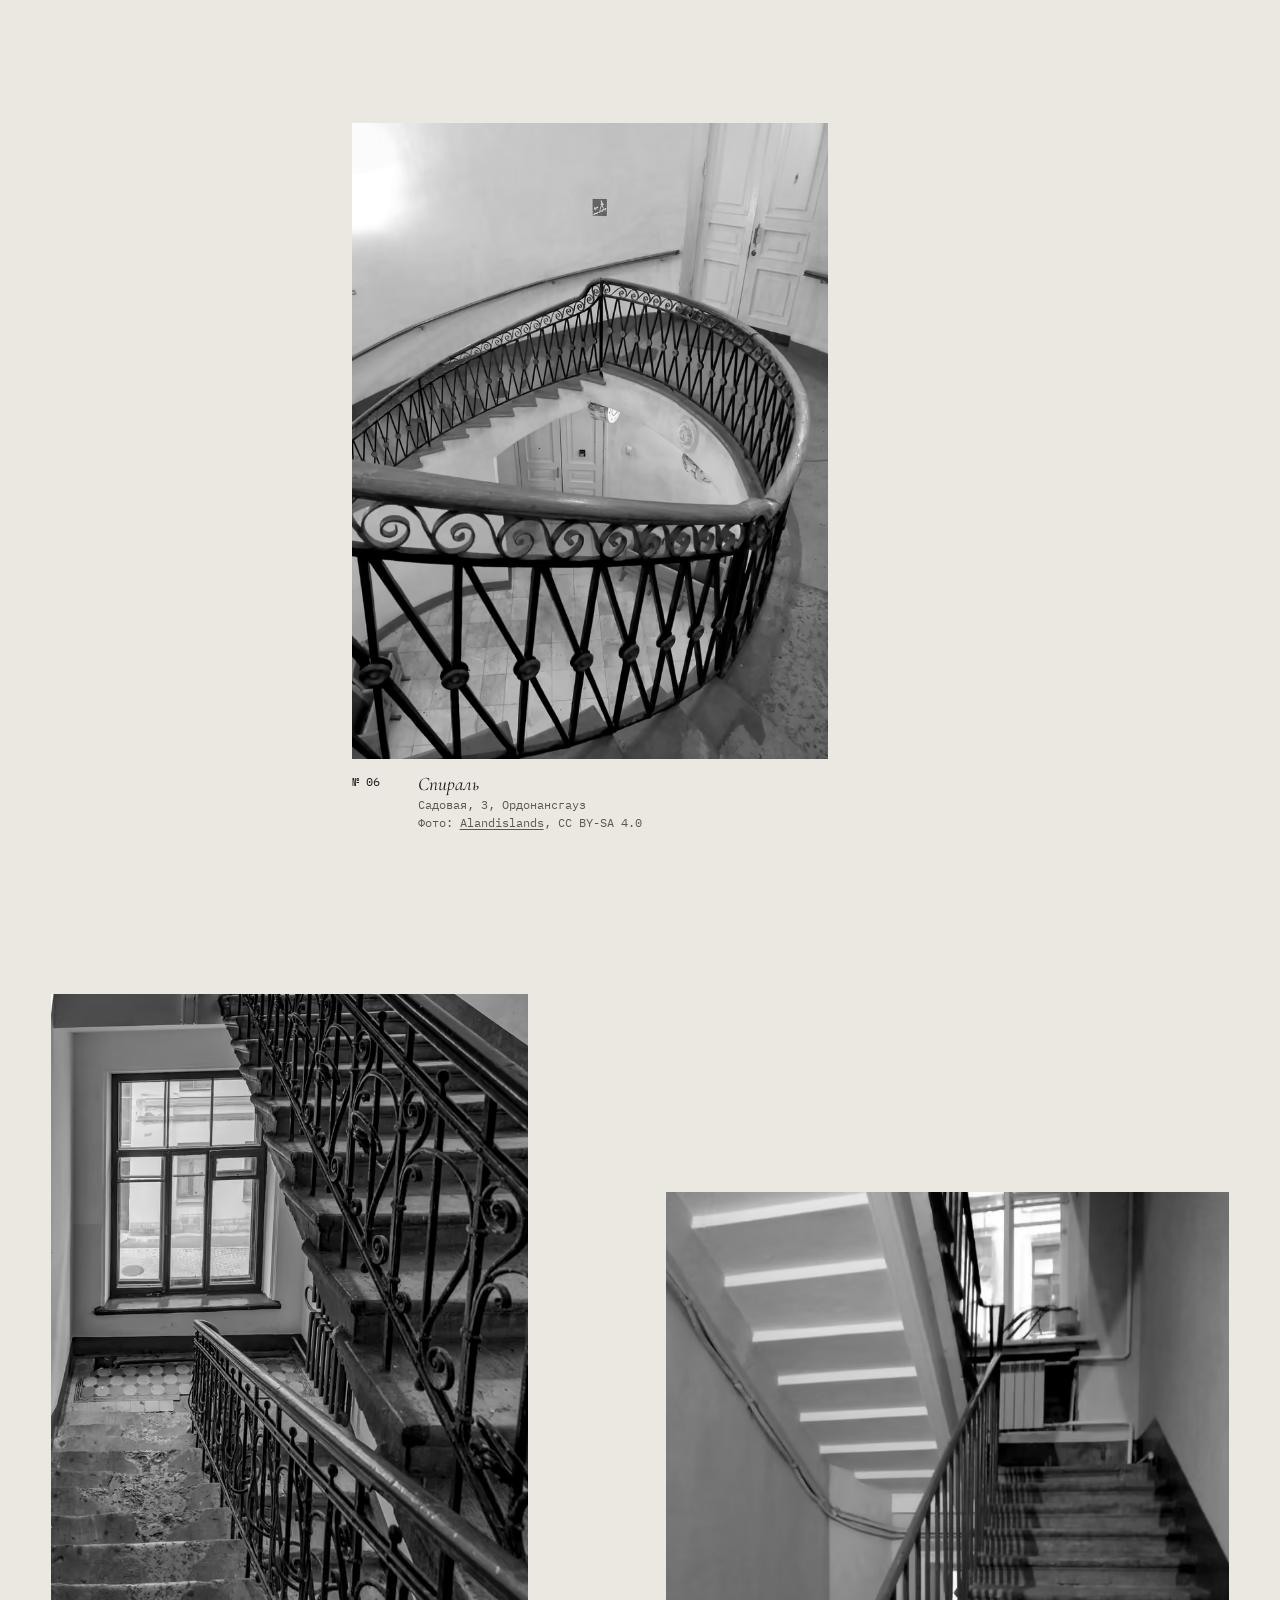
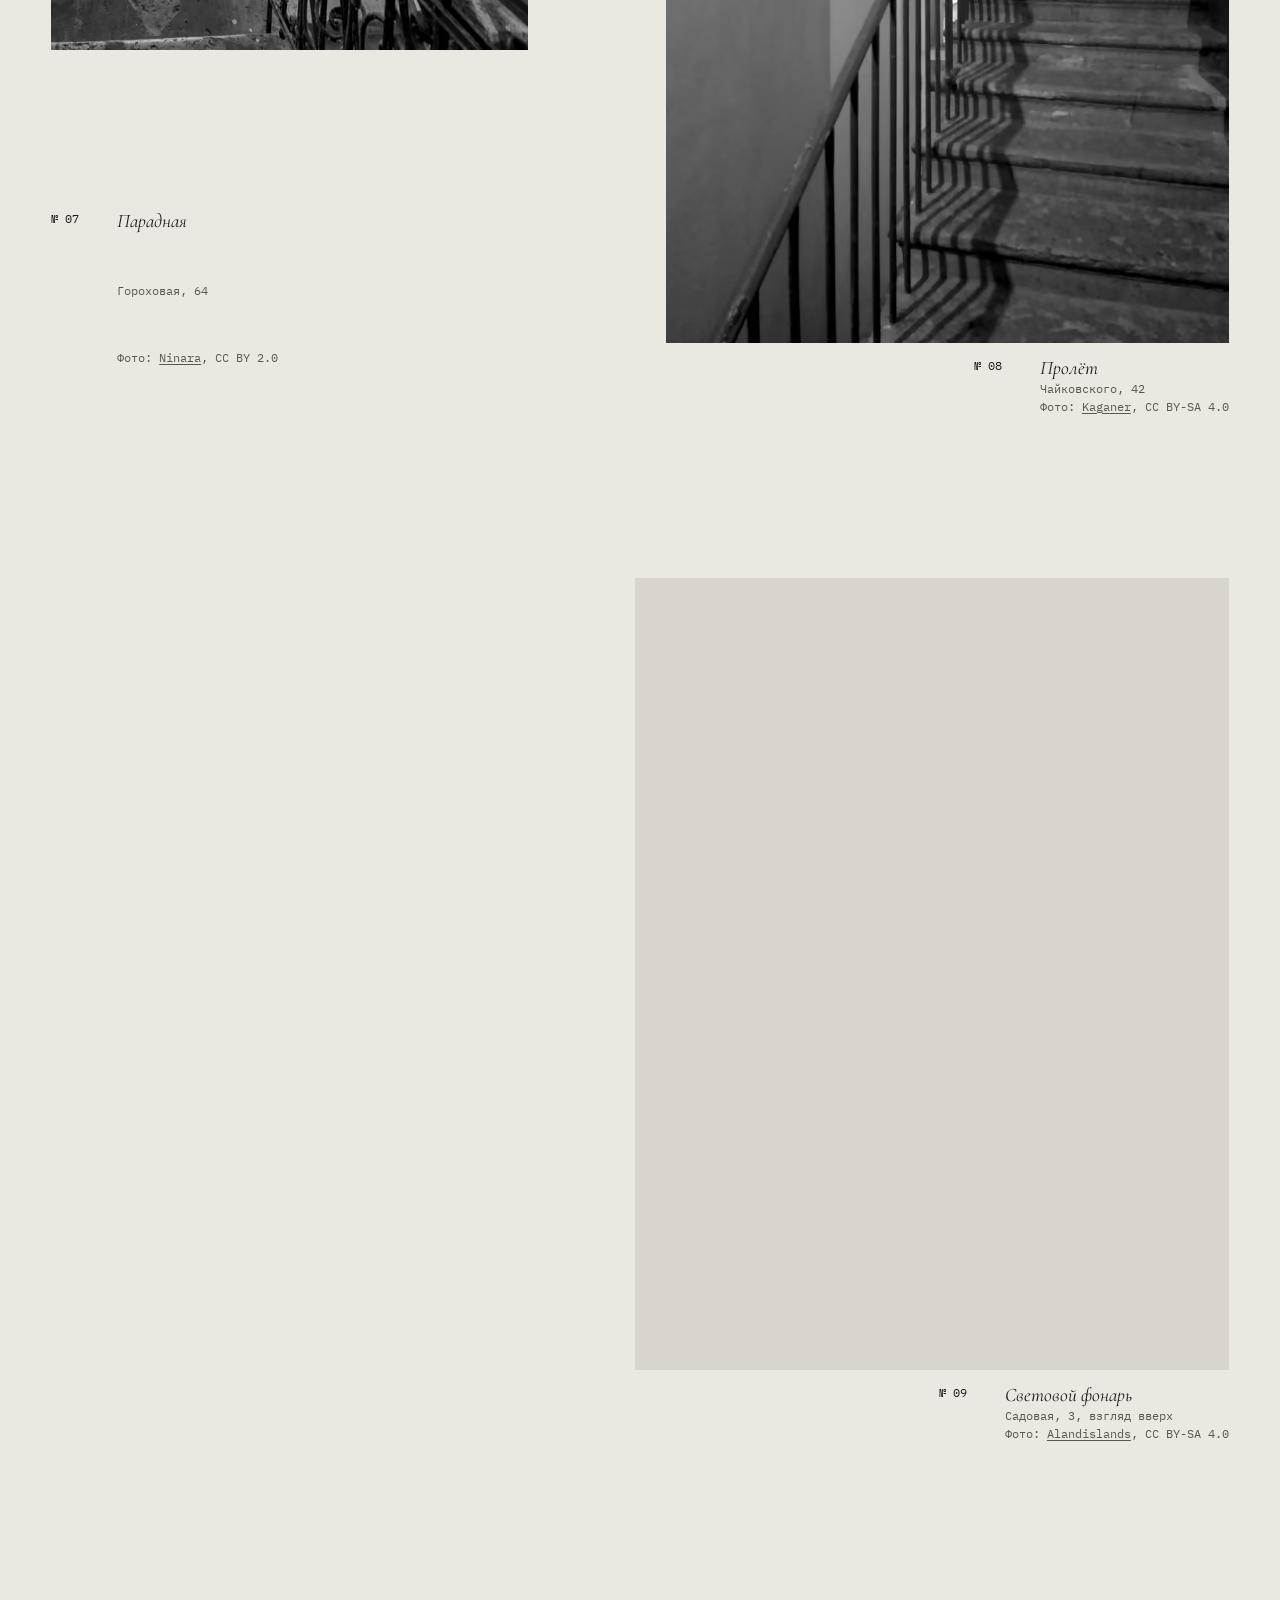
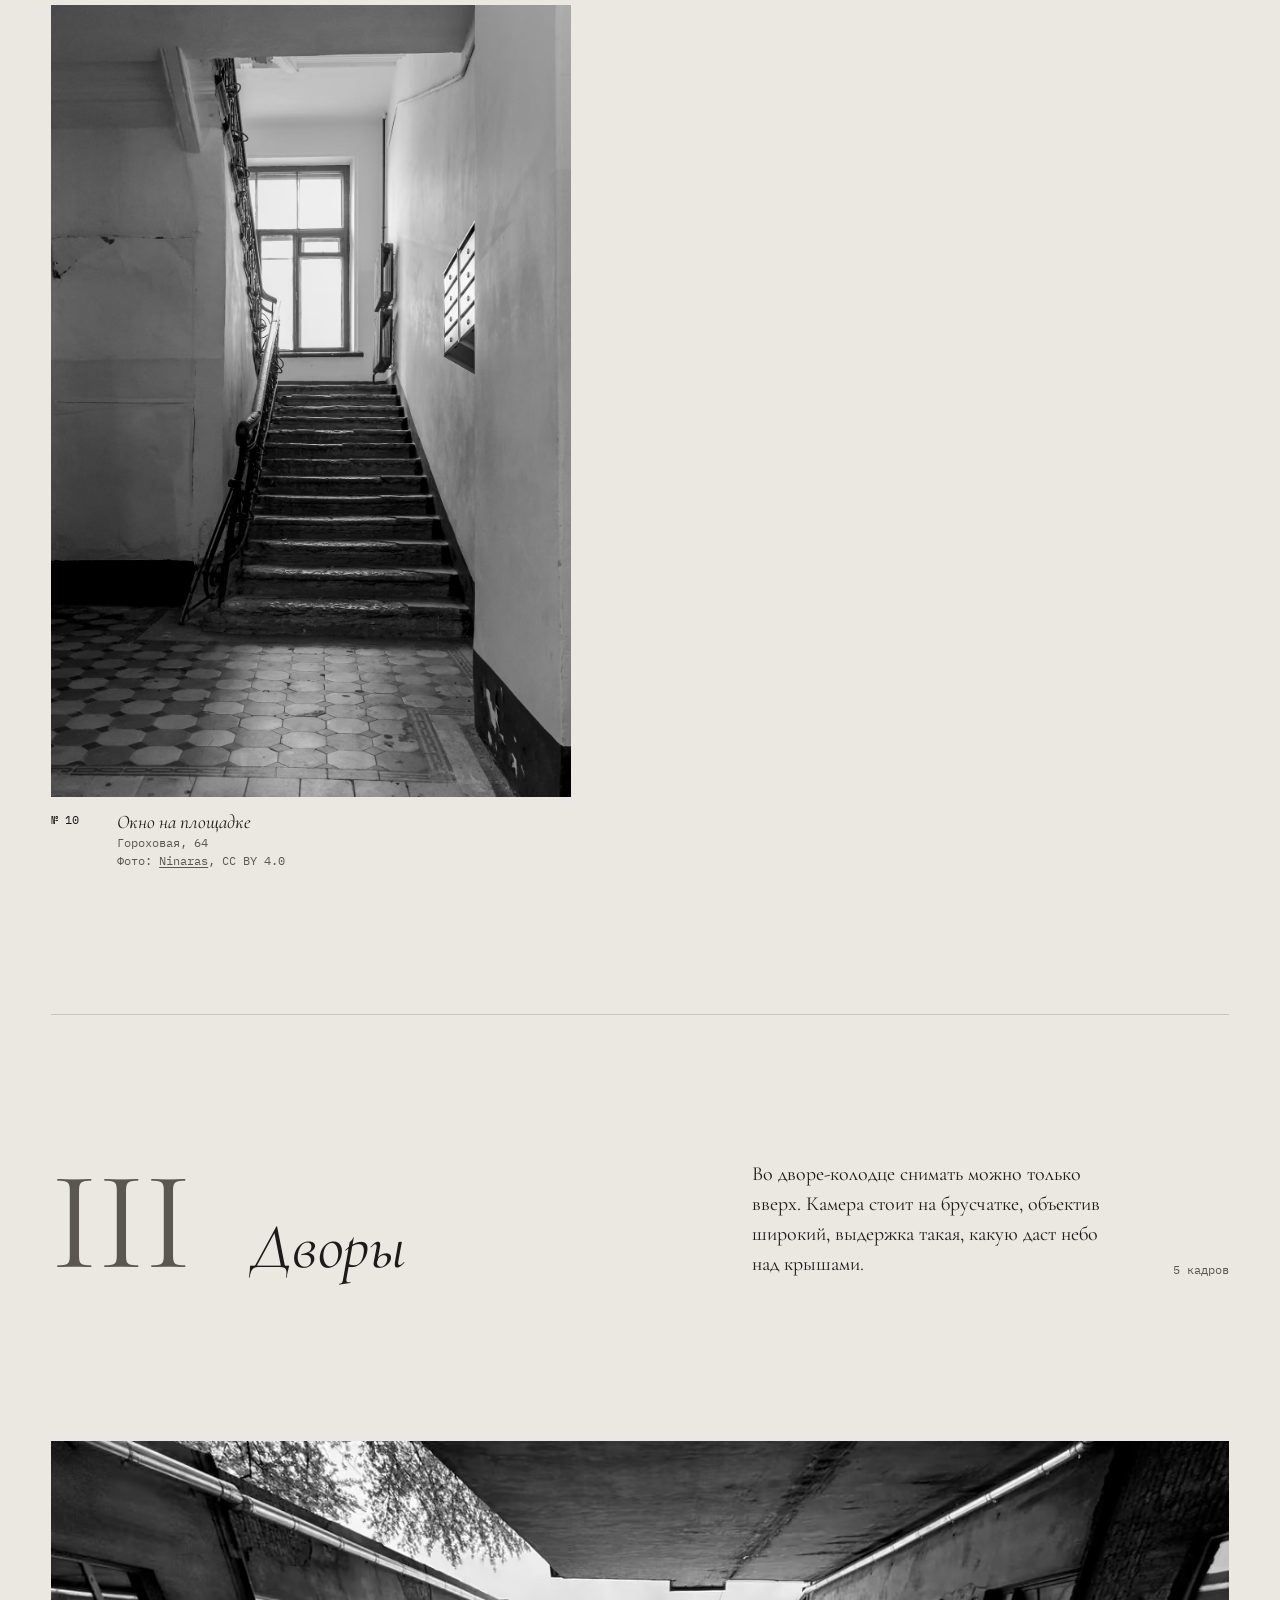
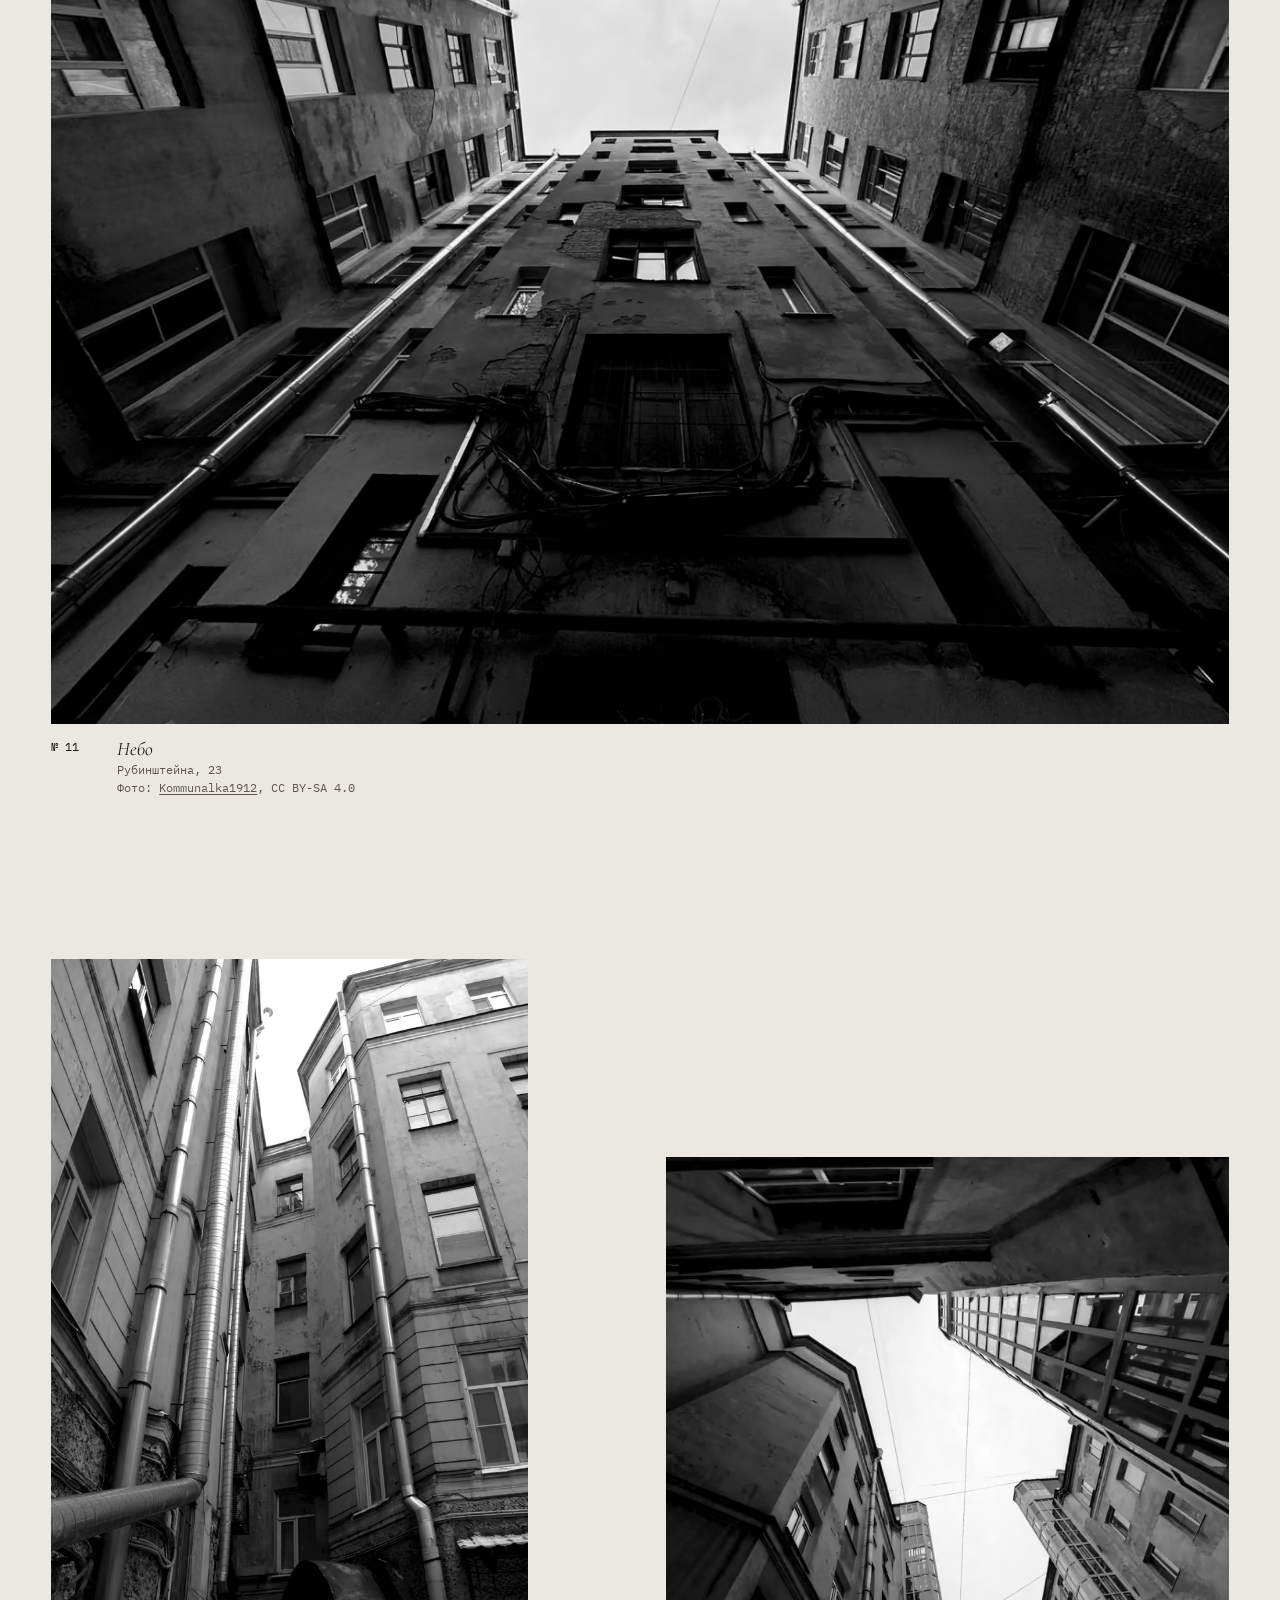
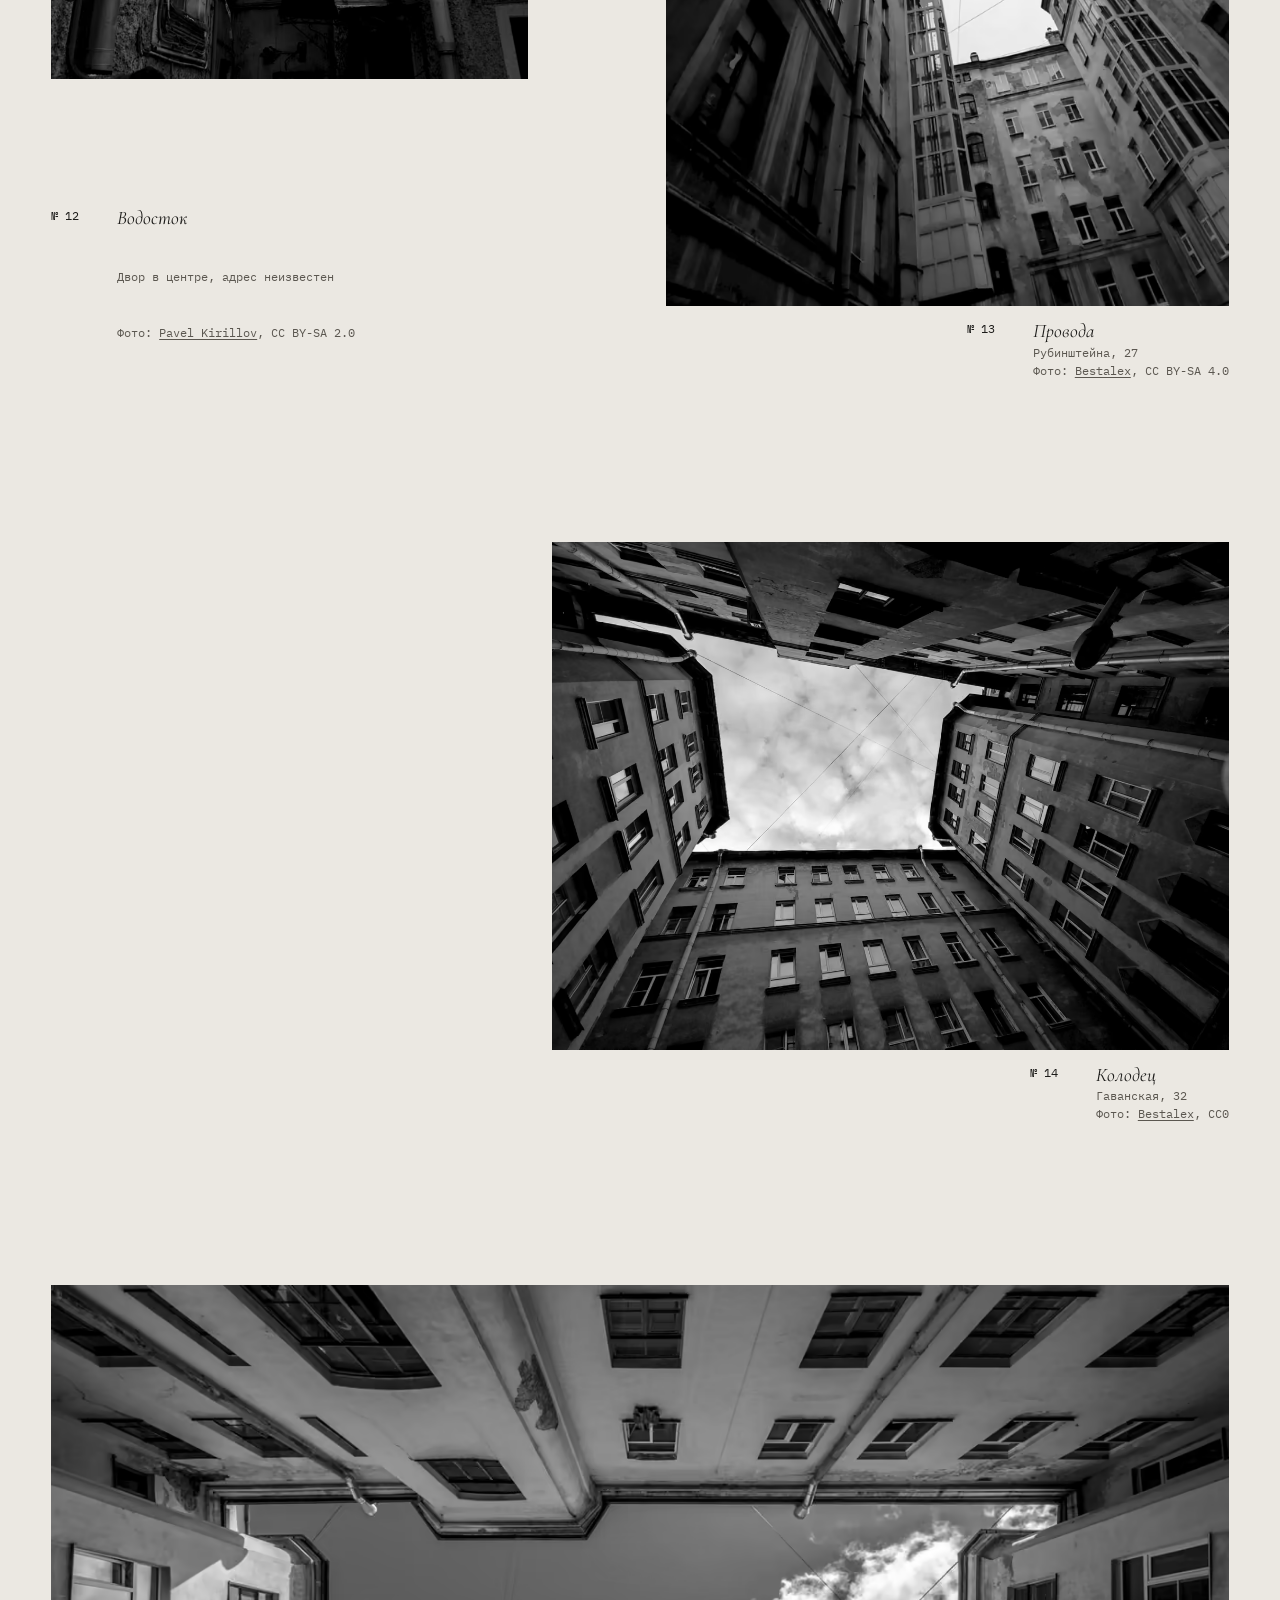
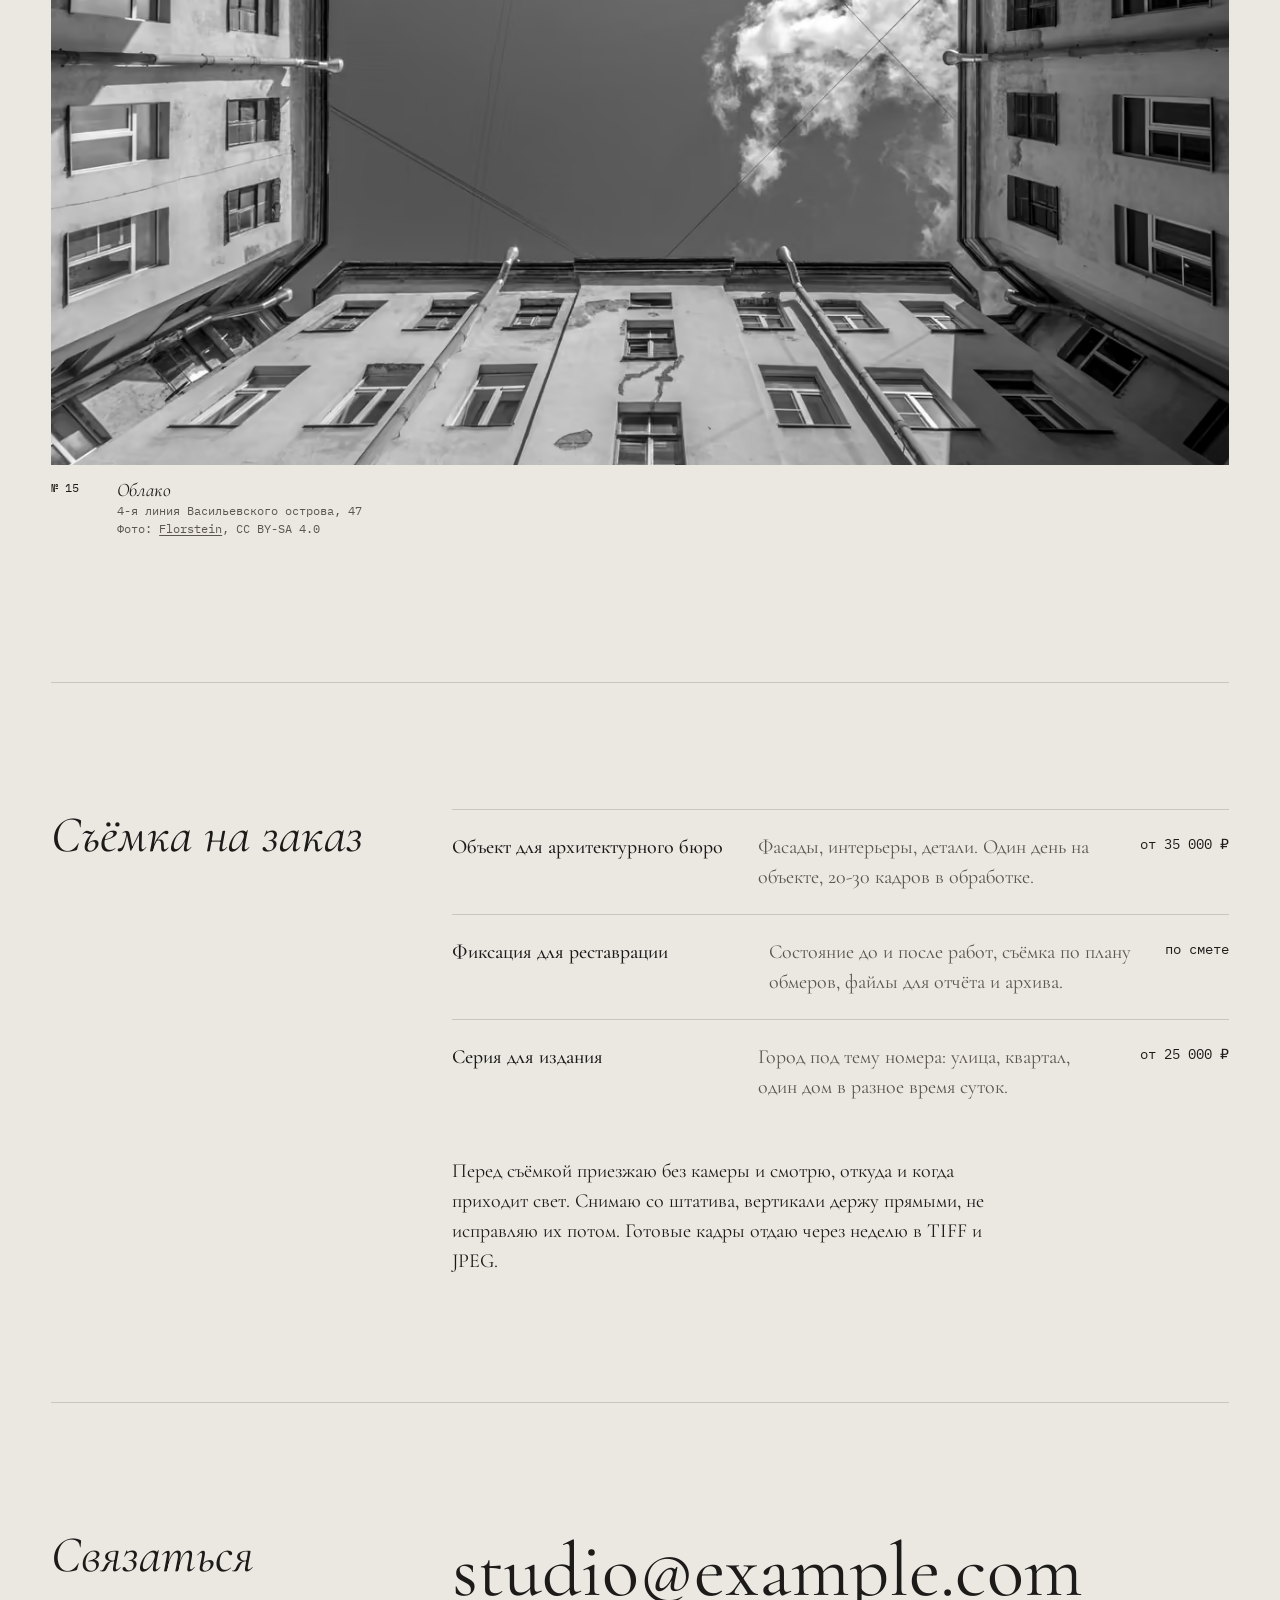
==== commit a755f5b8: "Simplify photographer copy and refresh screenshots" ====
--- a/index.html
+++ b/index.html
@@ -3,12 +3,12 @@
 <head>
   <meta charset="utf-8">
   <meta name="viewport" content="width=device-width, initial-scale=1">
-  <title>Марта Берг — фотограф архитектуры, Петербург</title>
+  <title>Марта Берг, фотограф архитектуры. Петербург</title>
   <meta name="description" content="Марта Берг снимает архитектуру Петербурга: парадные, дворы-колодцы, набережные в тумане. Съёмка объектов для архитекторов, реставраторов и изданий. Концепт сайта.">
   <link rel="canonical" href="https://hmsusbusas-png.github.io/marta-berg/">
   <meta property="og:type" content="website">
   <meta property="og:locale" content="ru_RU">
-  <meta property="og:title" content="Марта Берг — фотограф архитектуры">
+  <meta property="og:title" content="Марта Берг, фотограф архитектуры">
   <meta property="og:description" content="Три серии о Петербурге: туман, лестницы, дворы.">
   <meta property="og:url" content="https://hmsusbusas-png.github.io/marta-berg/">
   <meta property="og:image" content="https://hmsusbusas-png.github.io/marta-berg/og.jpg">
@@ -213,7 +213,7 @@
       <dl class="work__list">
         <div>
           <dt>Объект для архитектурного бюро</dt>
-          <dd>Фасады, интерьеры, детали. Один день на объекте, 20–30 кадров в обработке.</dd>
+          <dd>Фасады, интерьеры, детали. Один день на объекте, 20-30 кадров в обработке.</dd>
           <dd class="work__price">от 35 000 ₽</dd>
         </div>
         <div>
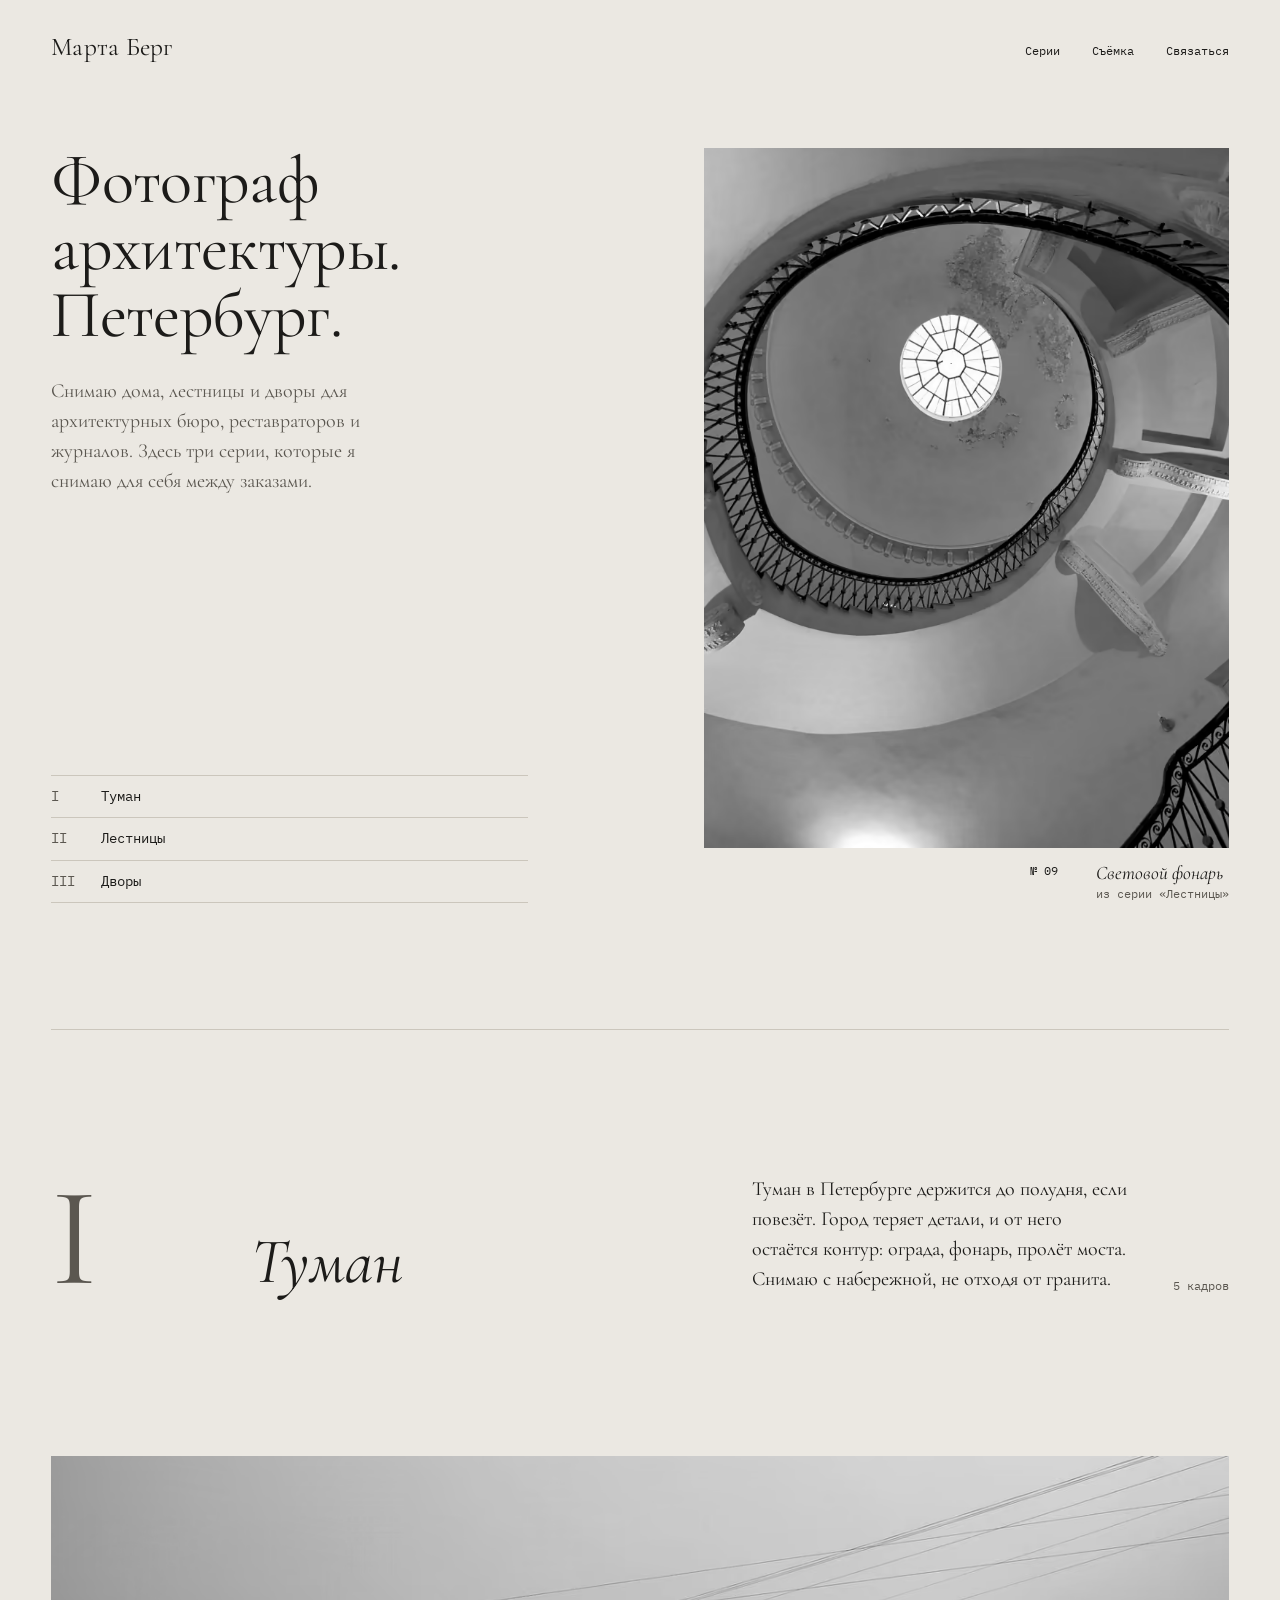
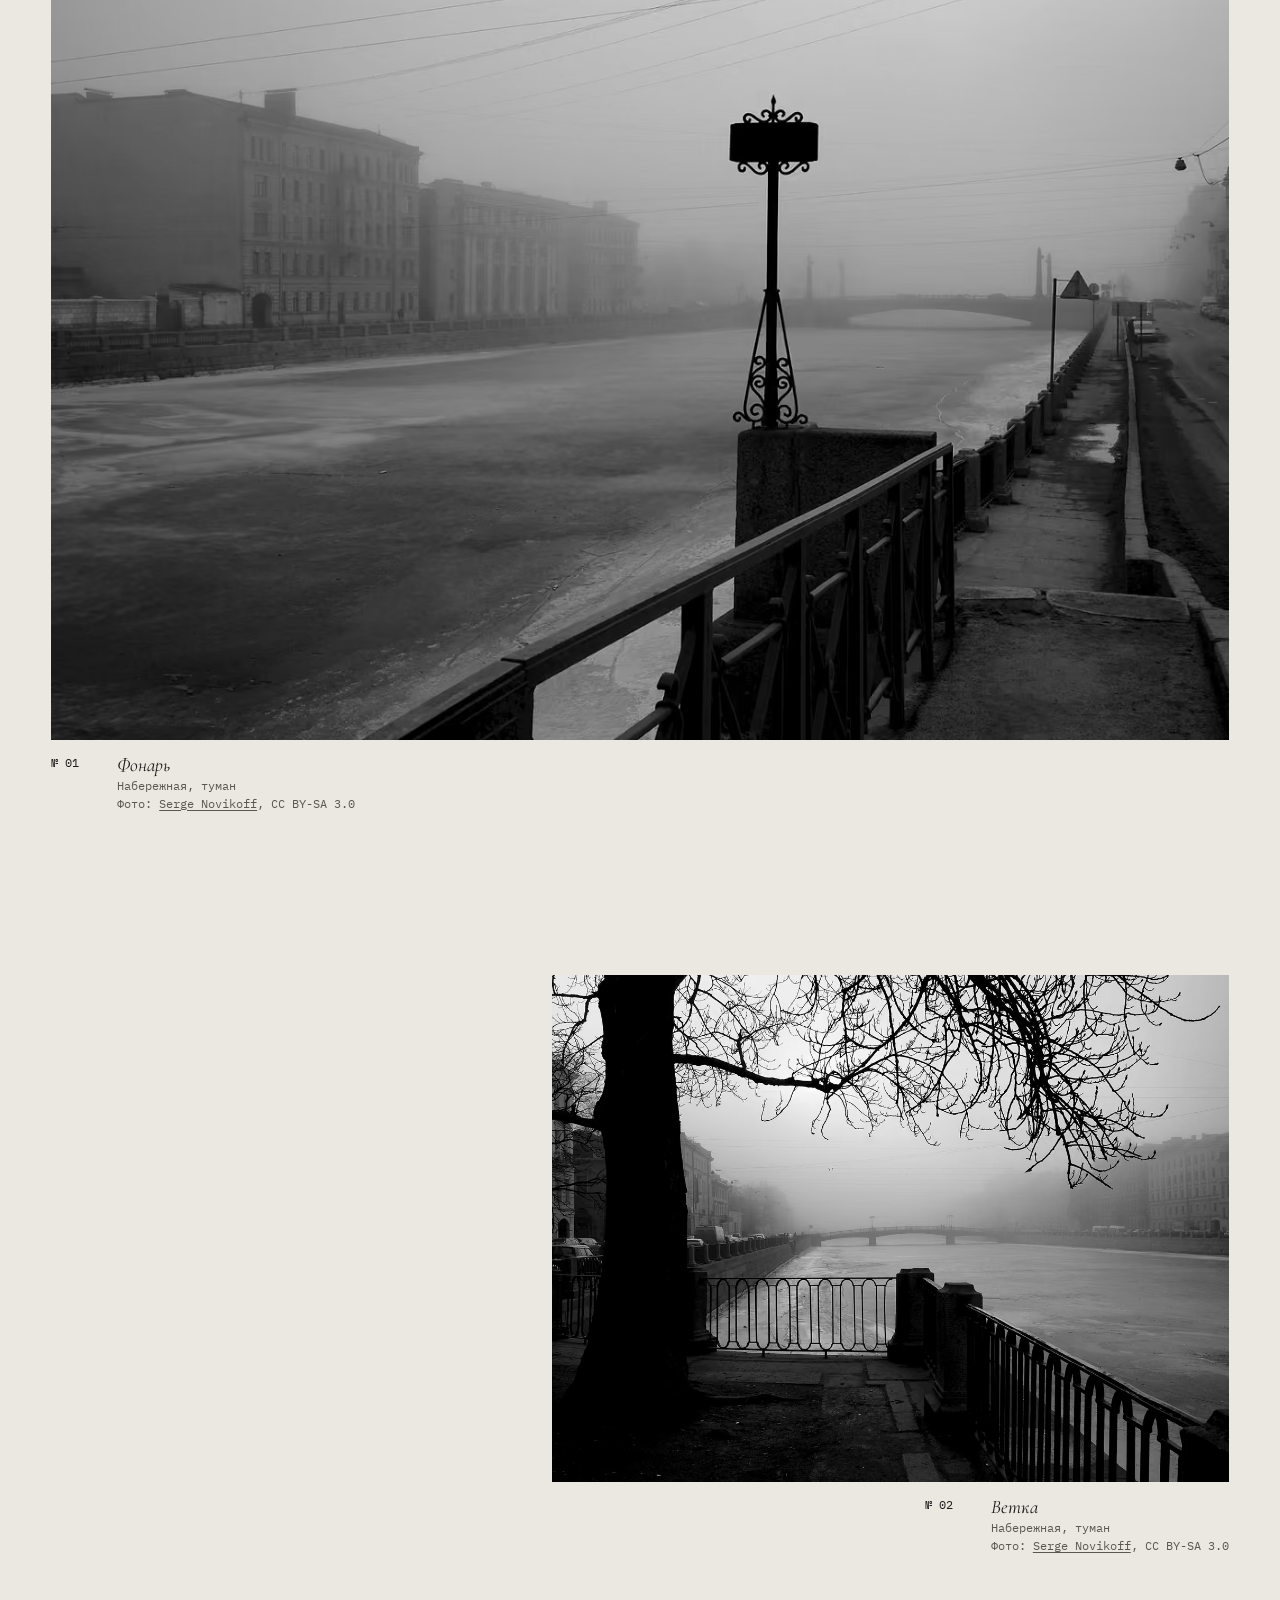
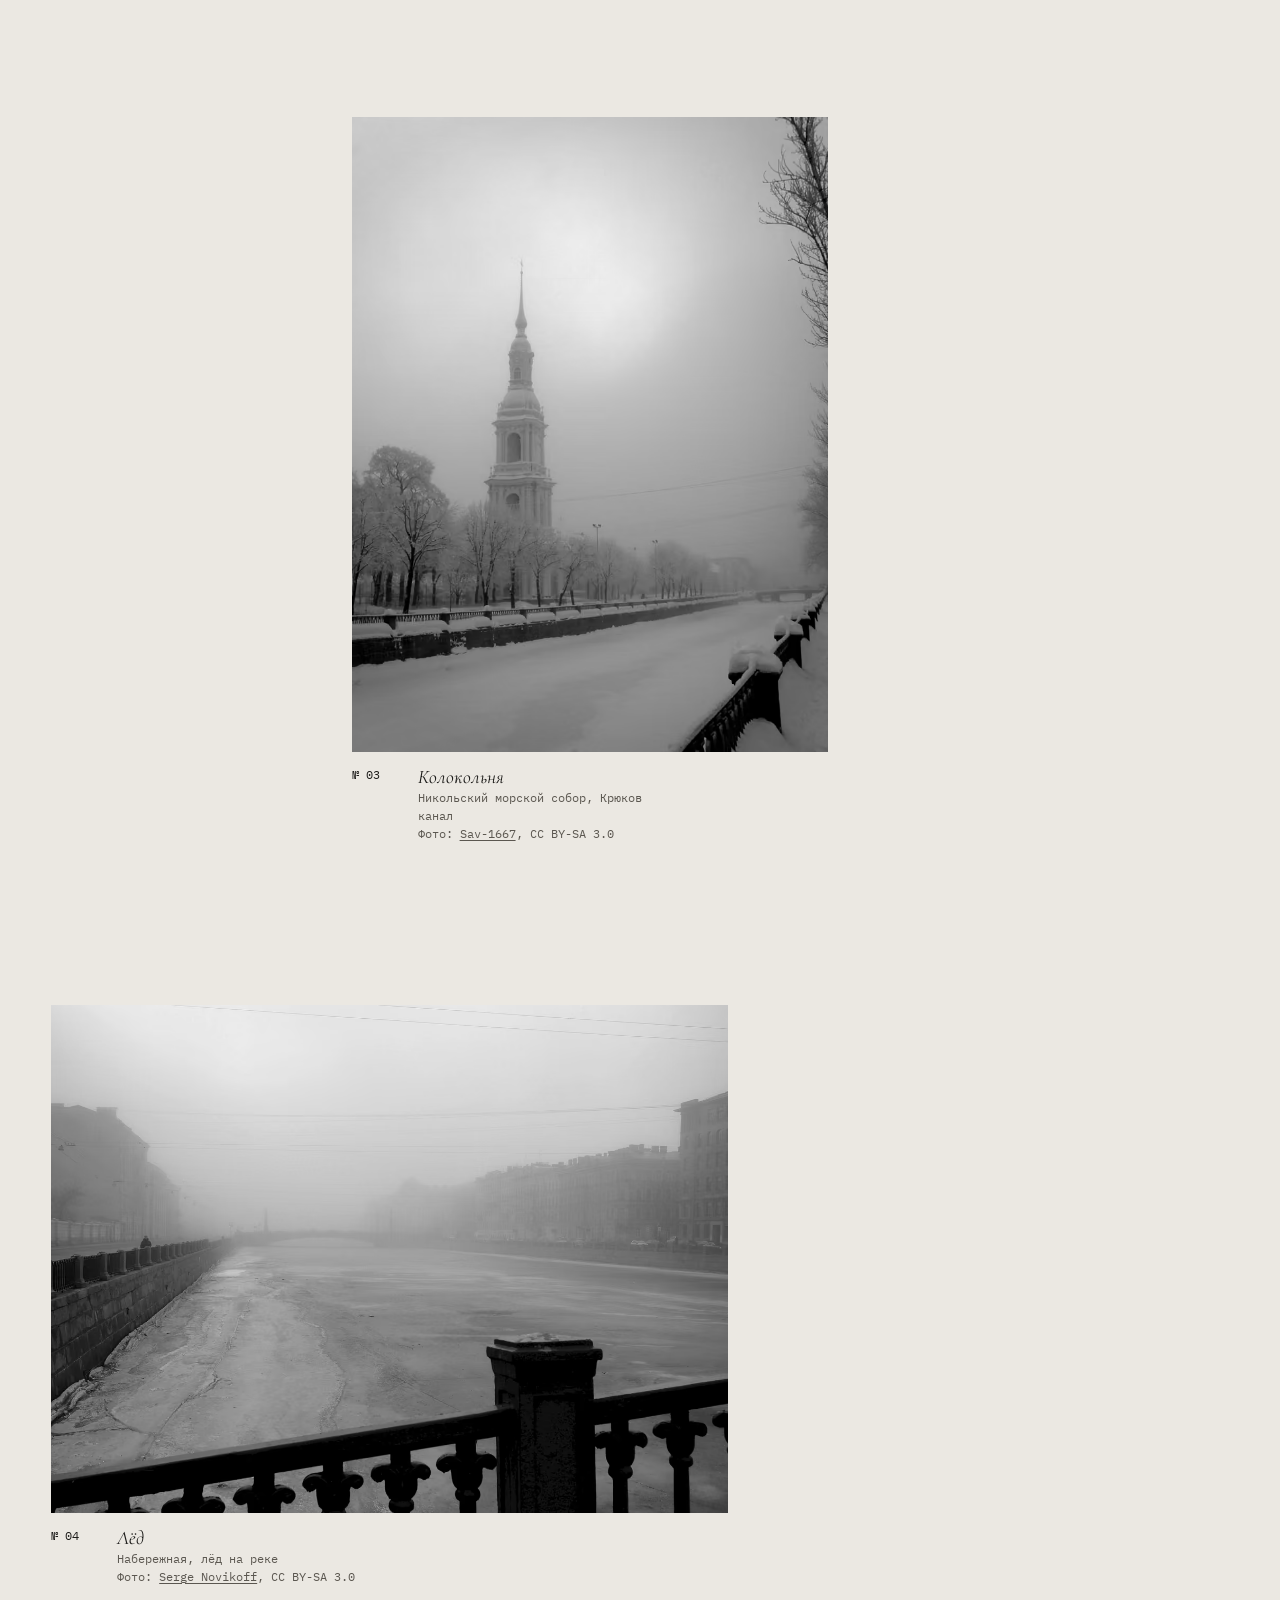
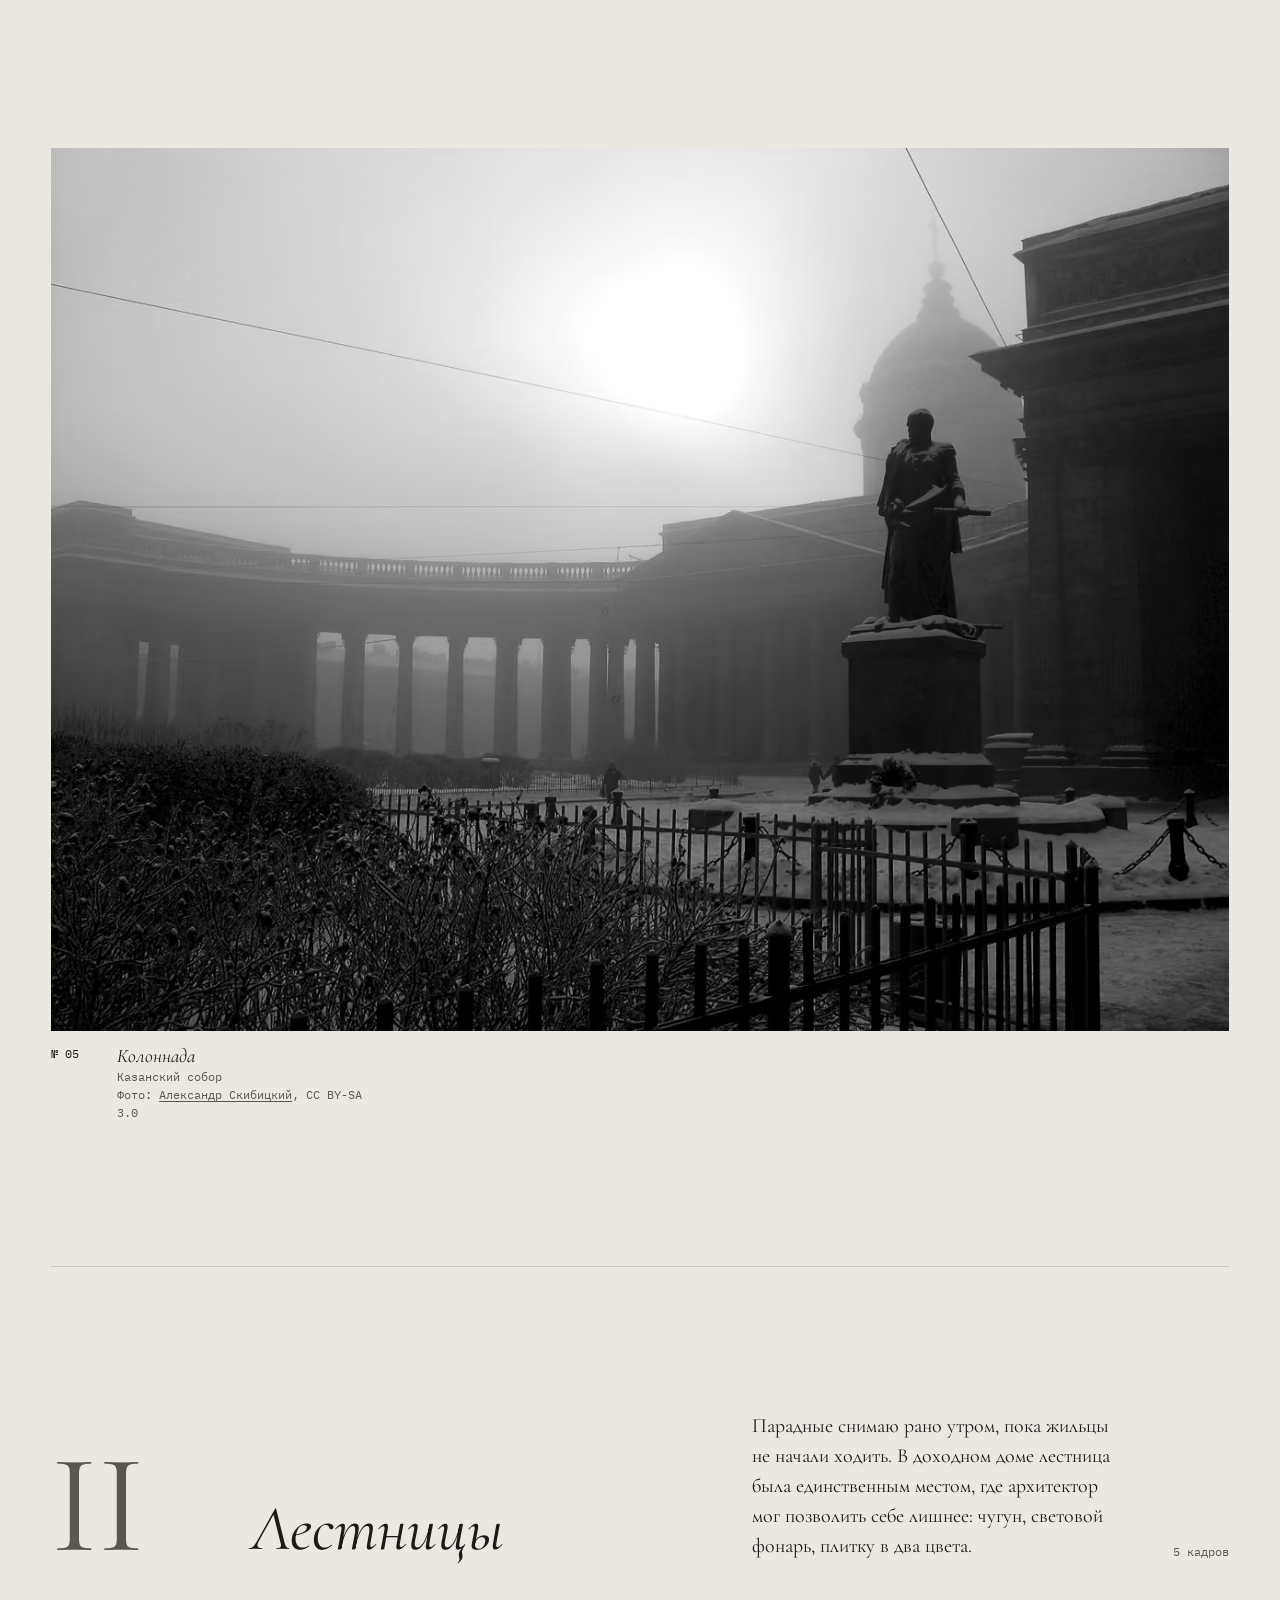
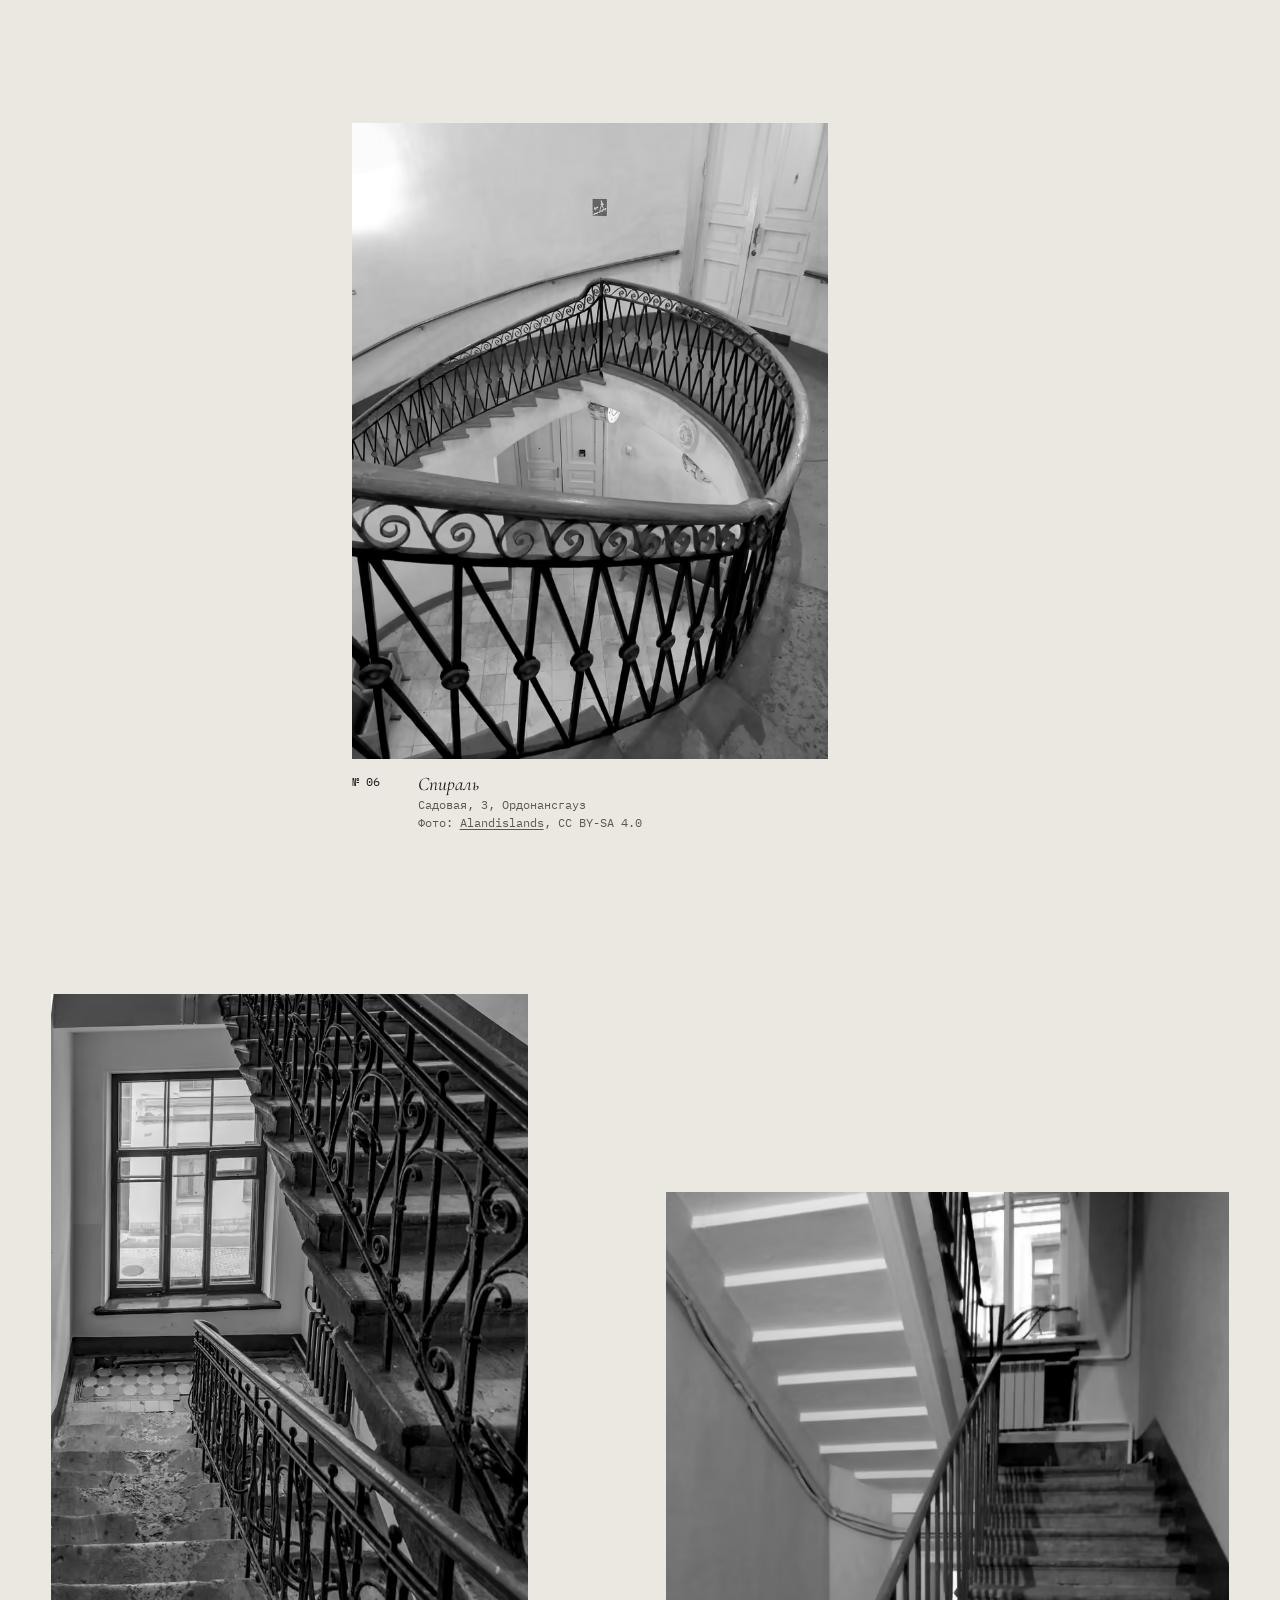
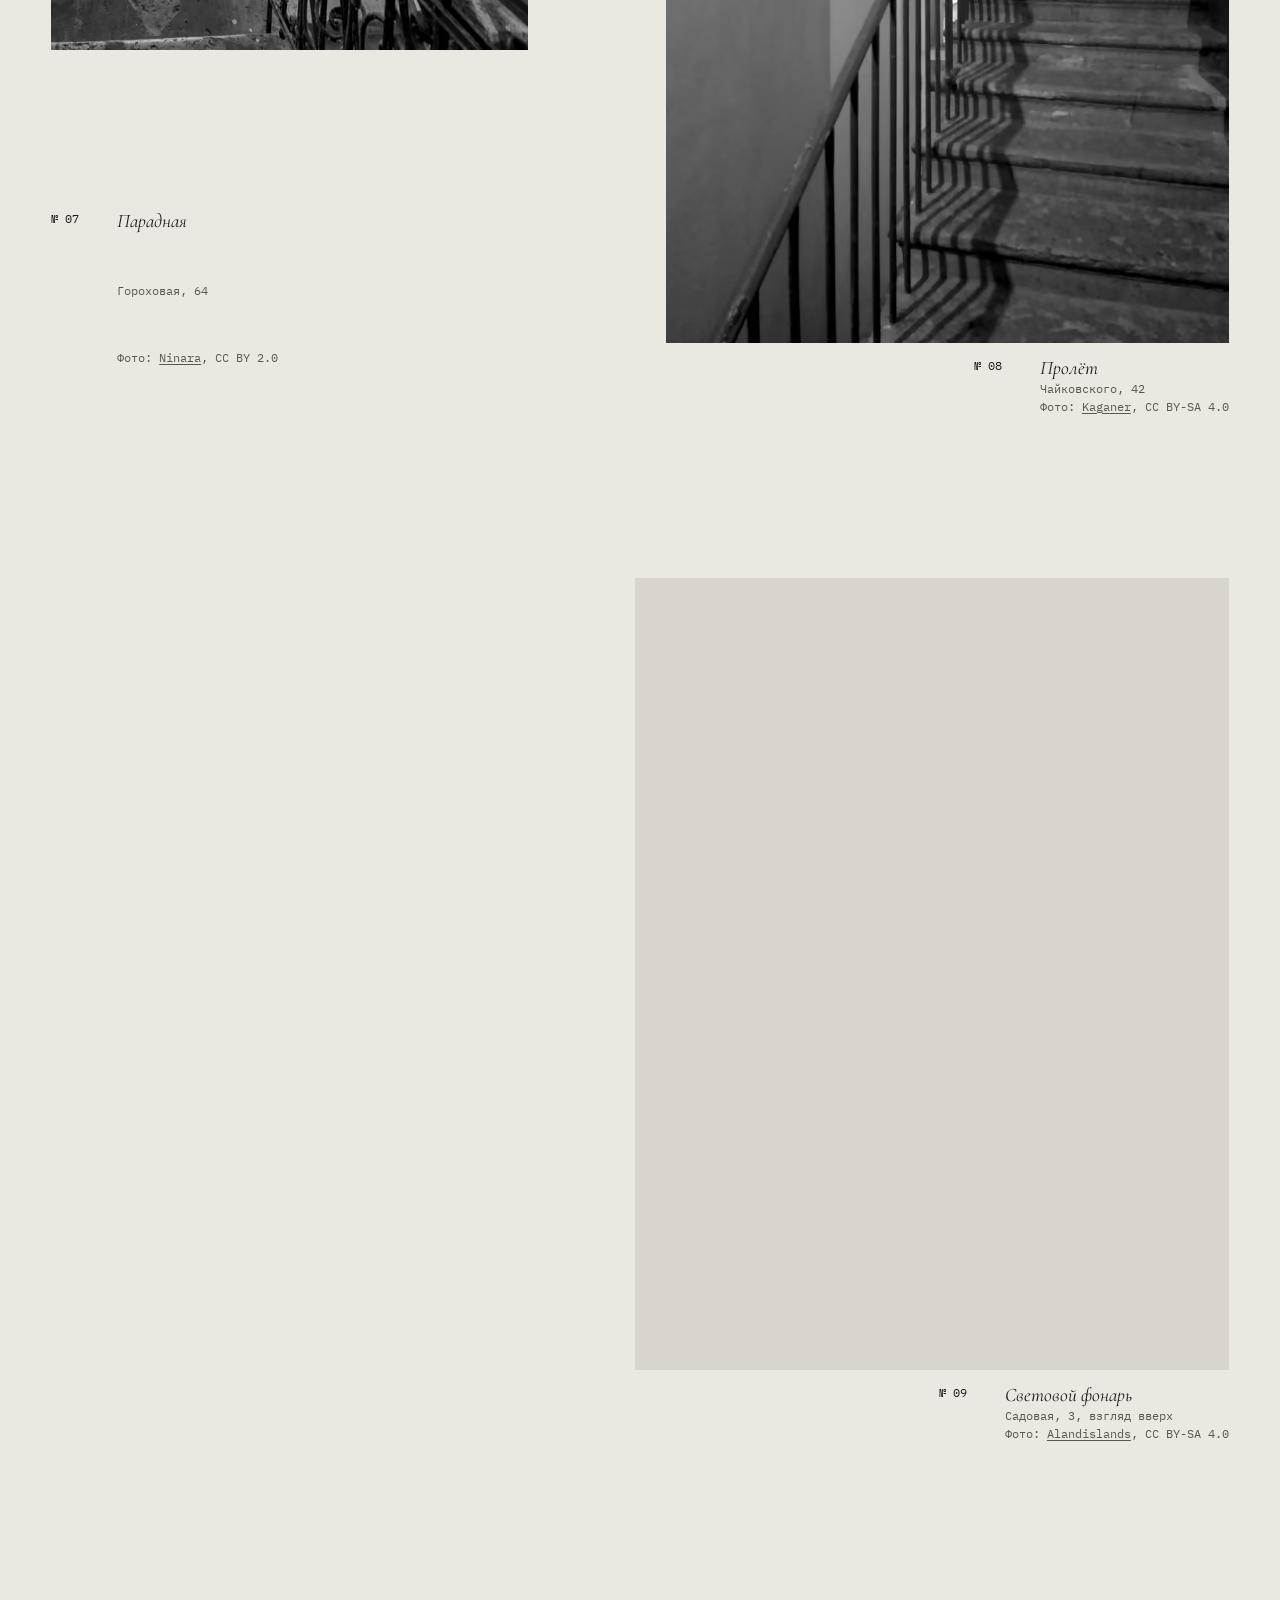
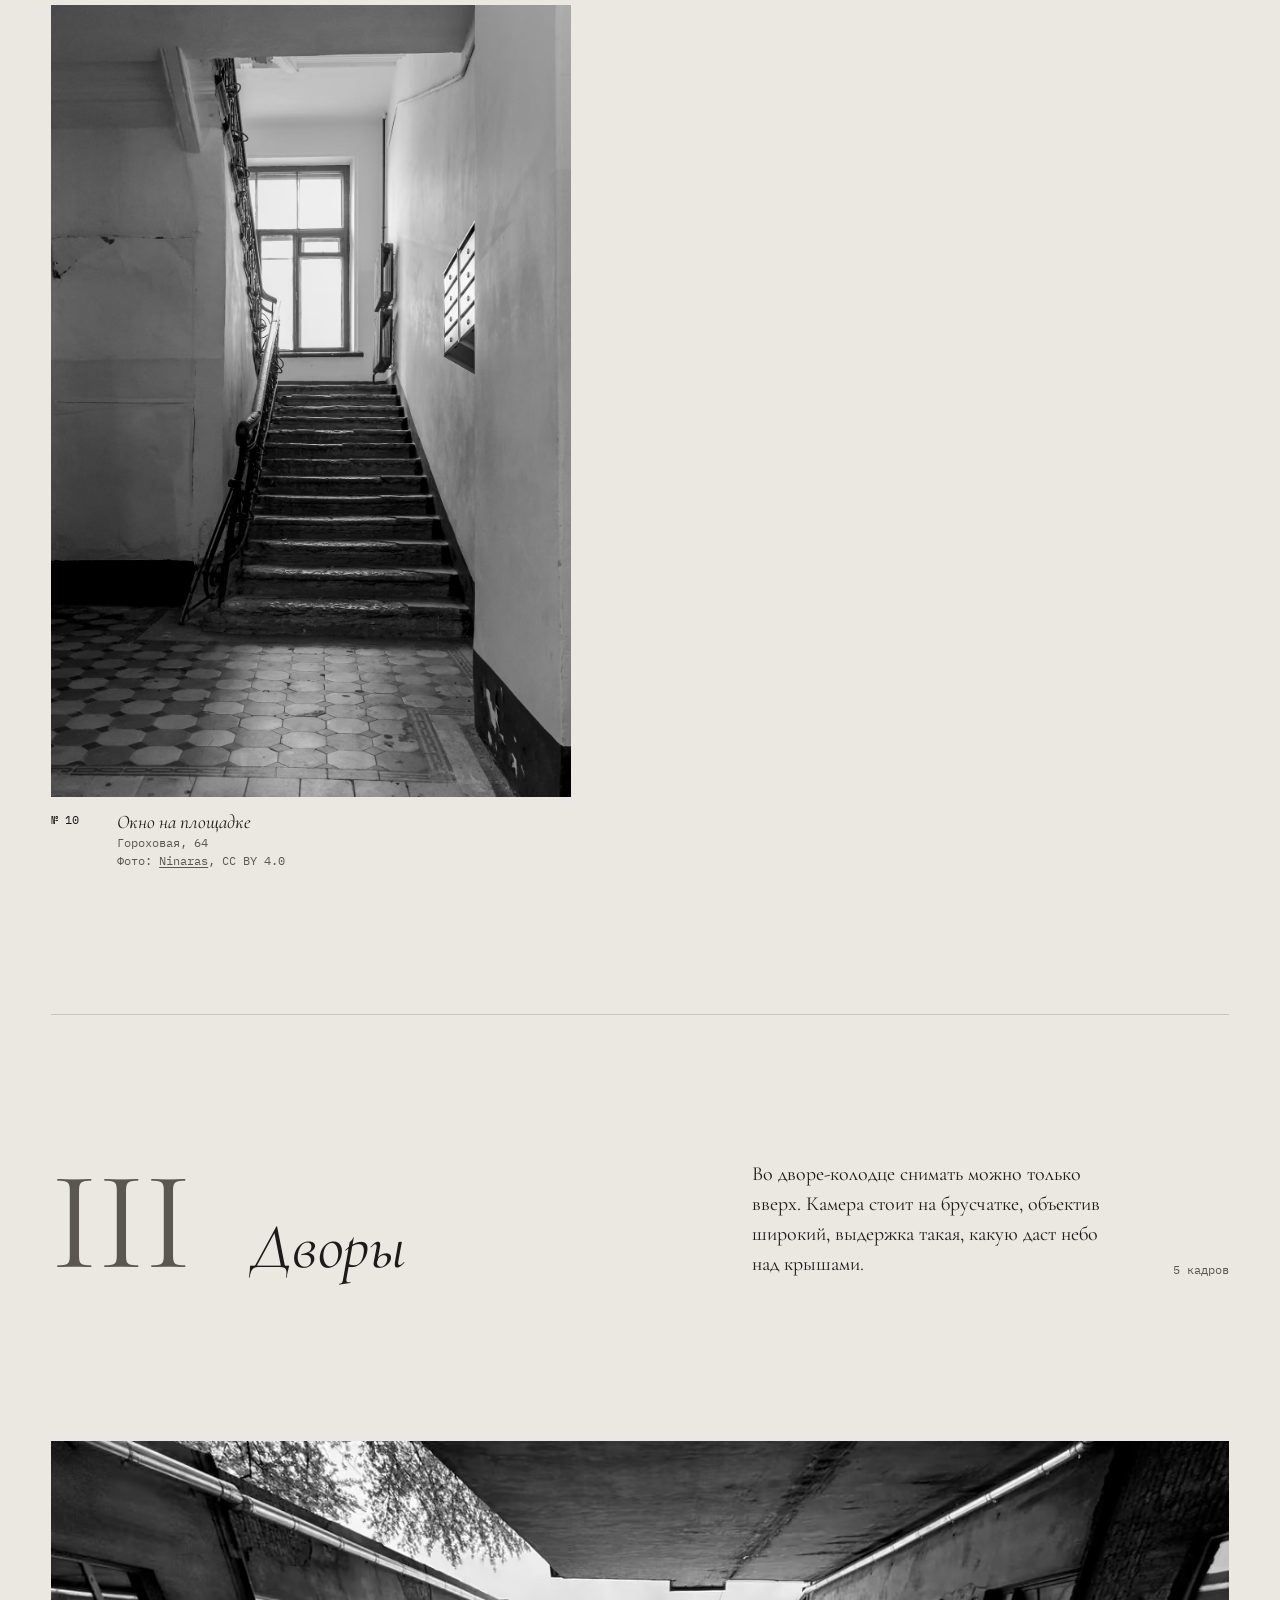
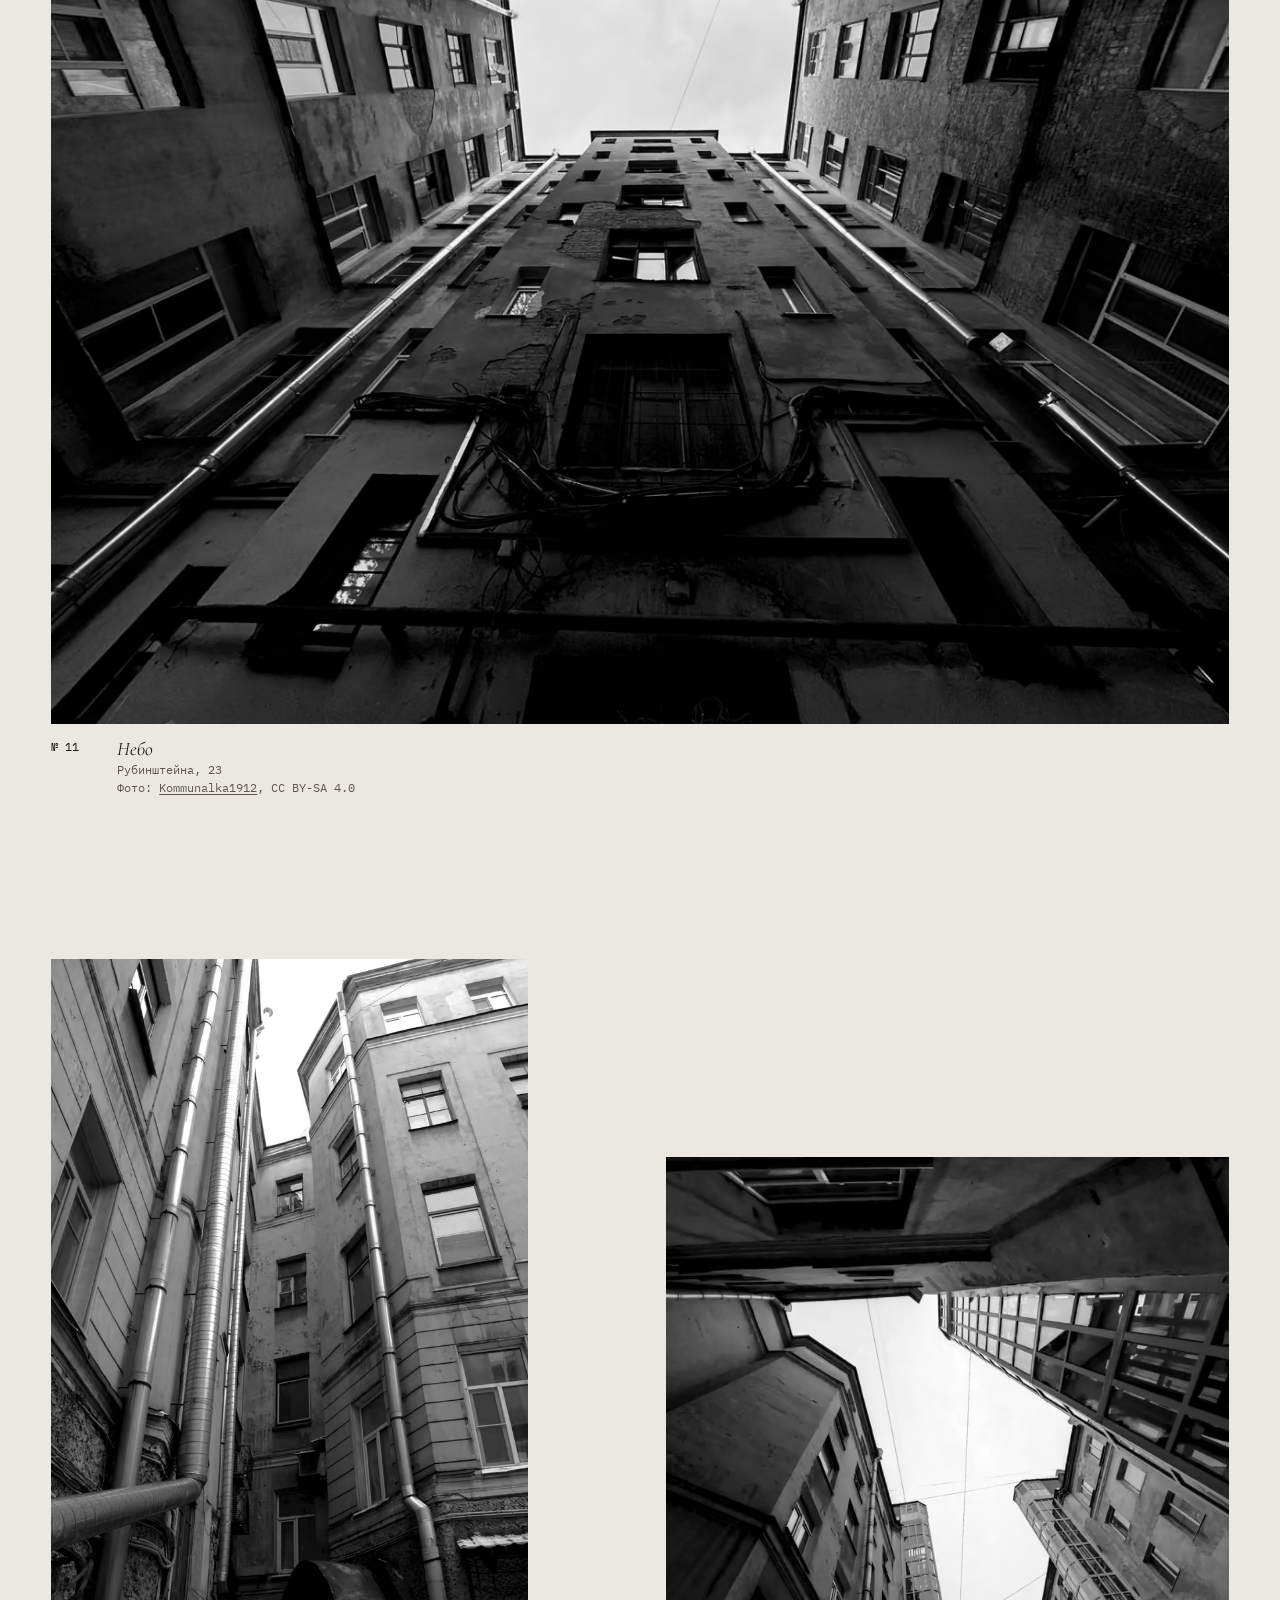
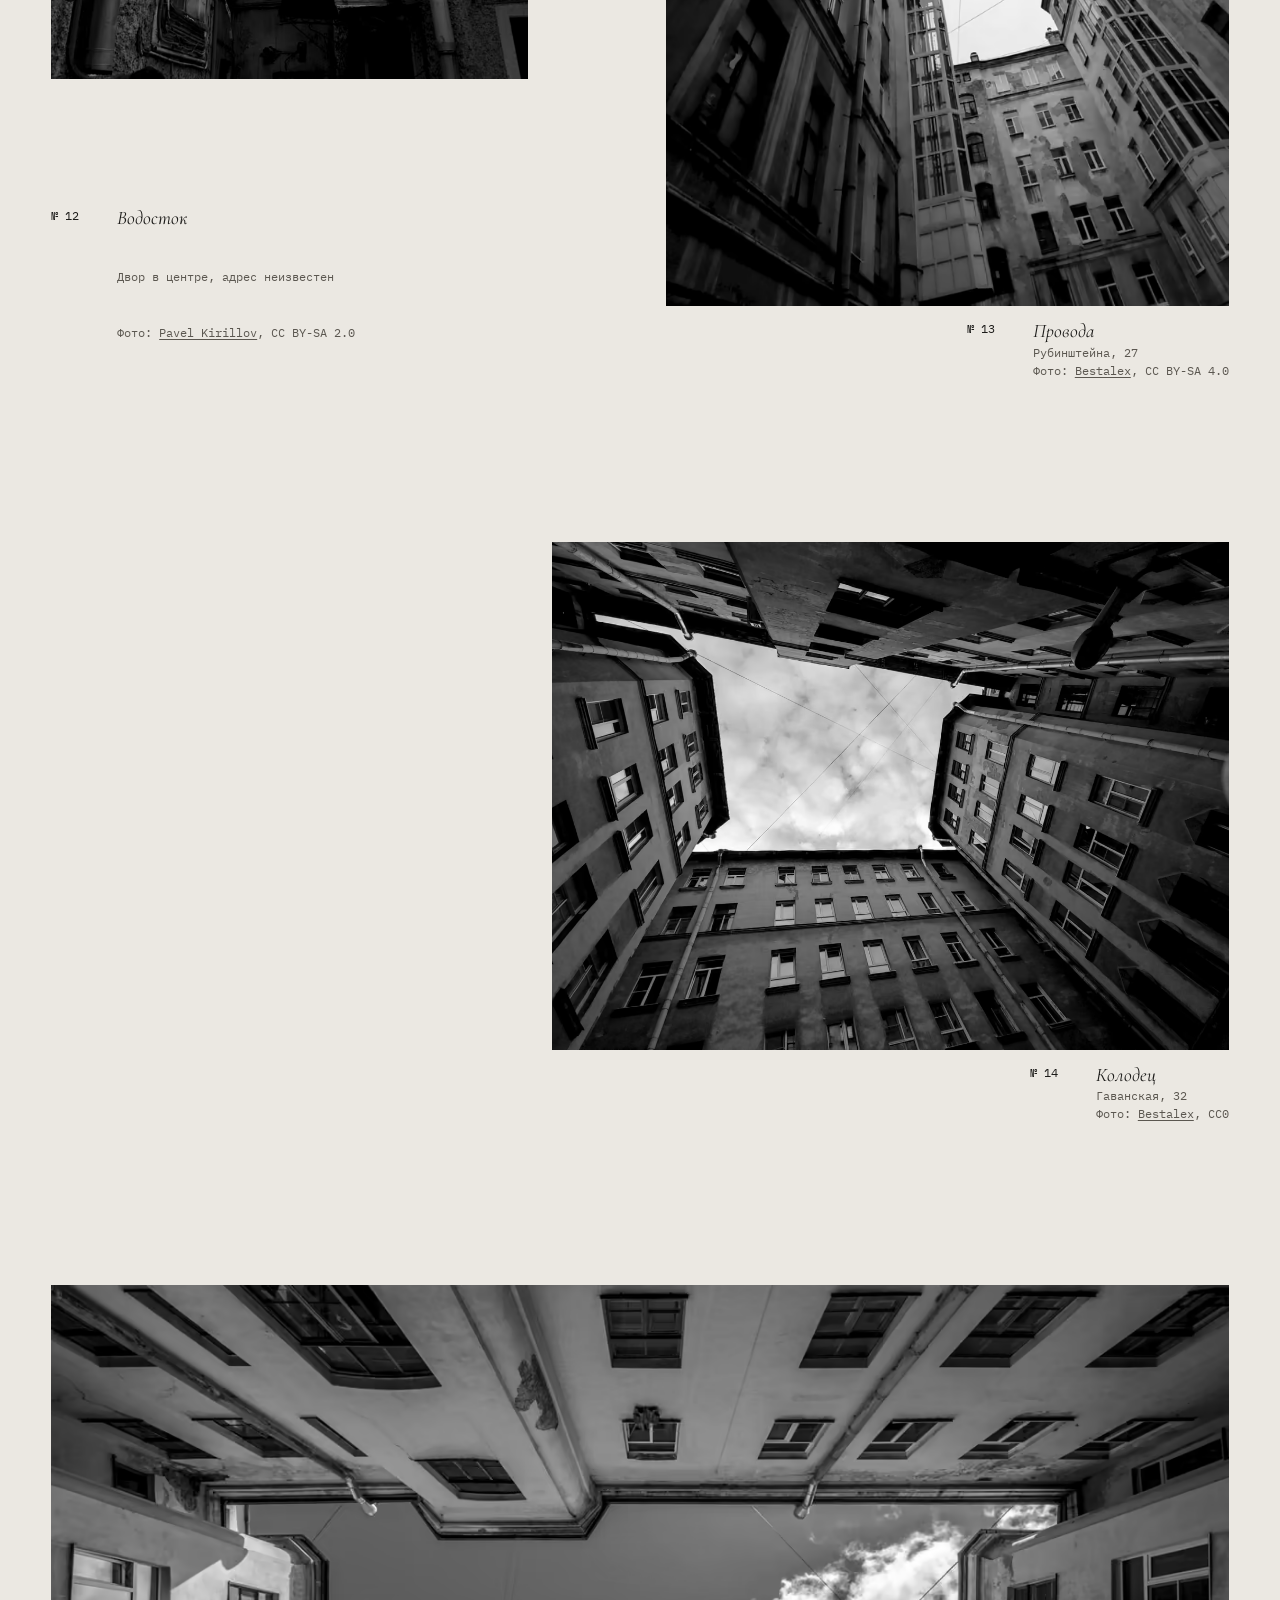
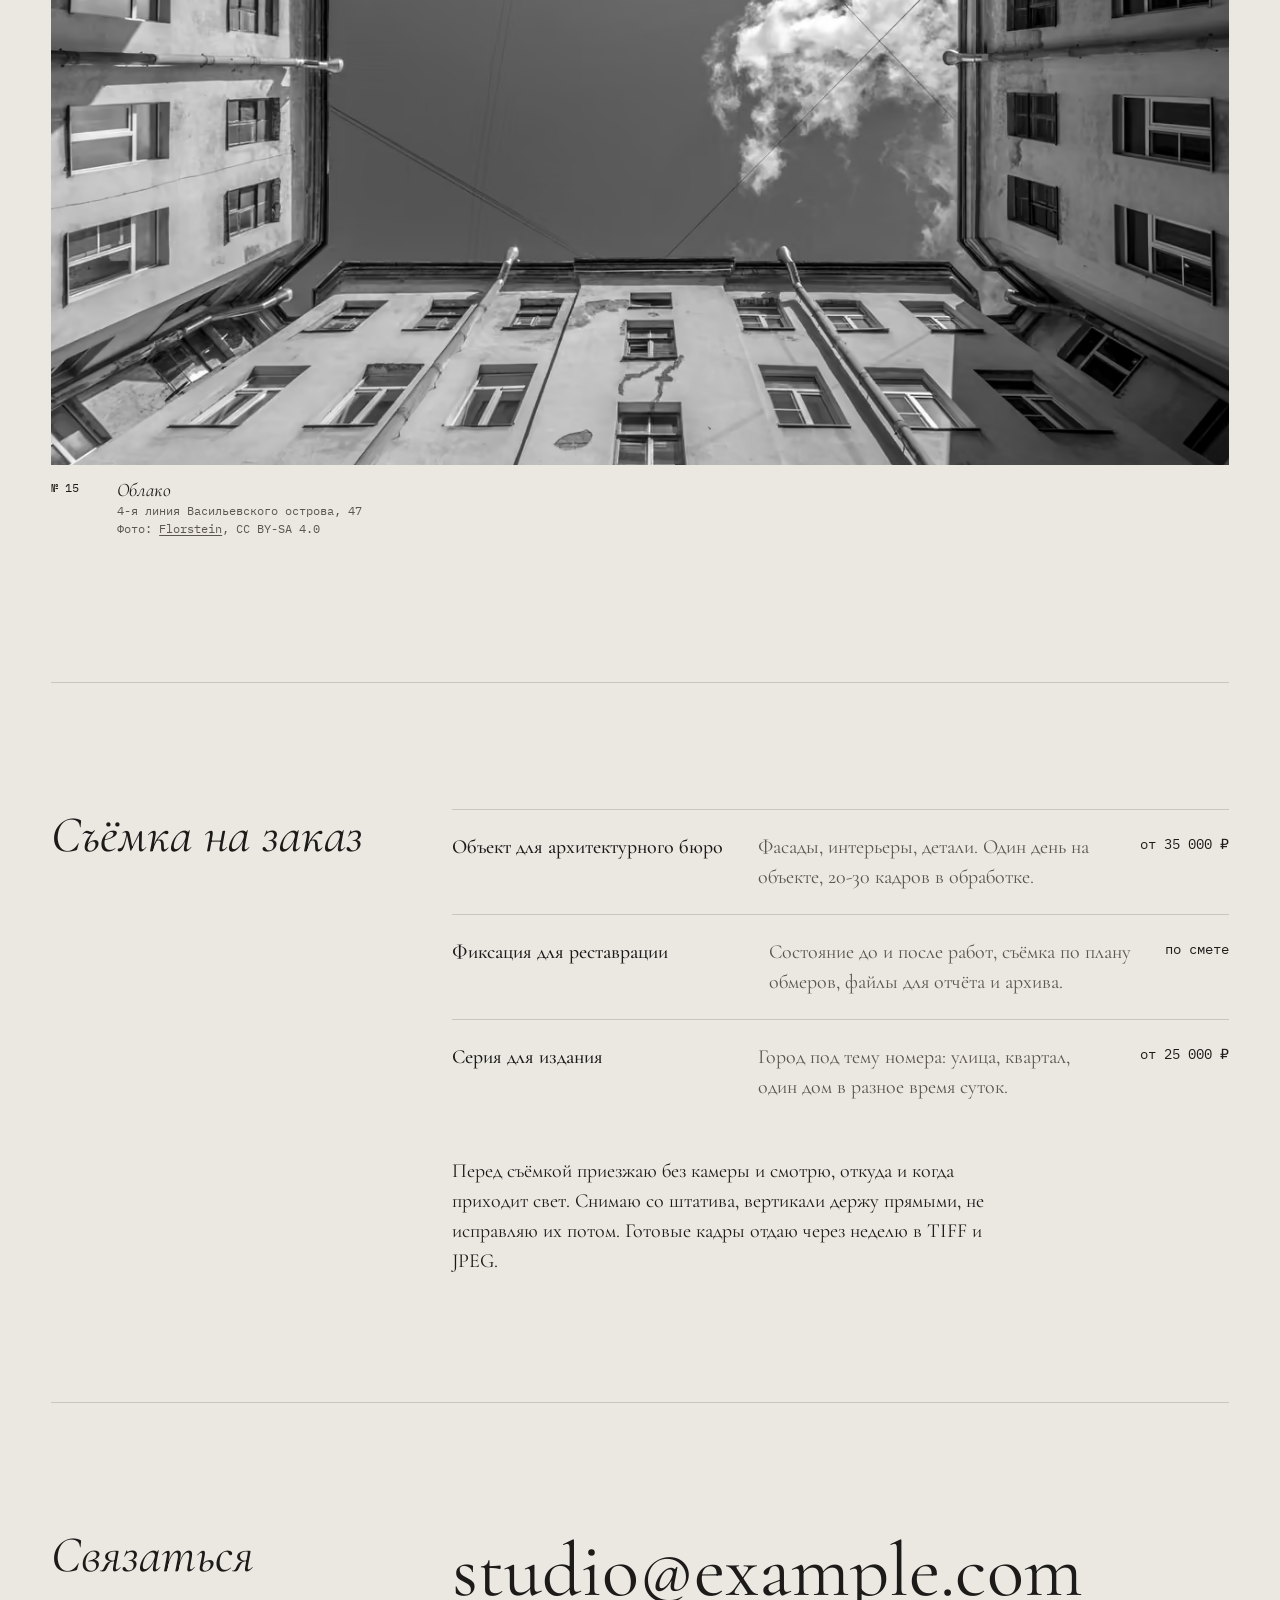
==== commit 7ac877ca: "Update GitHub and Pages links after account rename" ====
--- a/index.html
+++ b/index.html
@@ -5,13 +5,13 @@
   <meta name="viewport" content="width=device-width, initial-scale=1">
   <title>Марта Берг, фотограф архитектуры. Петербург</title>
   <meta name="description" content="Марта Берг снимает архитектуру Петербурга: парадные, дворы-колодцы, набережные в тумане. Съёмка объектов для архитекторов, реставраторов и изданий. Концепт сайта.">
-  <link rel="canonical" href="https://hmsusbusas-png.github.io/marta-berg/">
+  <link rel="canonical" href="https://zaxdevv.github.io/marta-berg/">
   <meta property="og:type" content="website">
   <meta property="og:locale" content="ru_RU">
   <meta property="og:title" content="Марта Берг, фотограф архитектуры">
   <meta property="og:description" content="Три серии о Петербурге: туман, лестницы, дворы.">
-  <meta property="og:url" content="https://hmsusbusas-png.github.io/marta-berg/">
-  <meta property="og:image" content="https://hmsusbusas-png.github.io/marta-berg/og.jpg">
+  <meta property="og:url" content="https://zaxdevv.github.io/marta-berg/">
+  <meta property="og:image" content="https://zaxdevv.github.io/marta-berg/og.jpg">
   <meta property="og:image:width" content="1200">
   <meta property="og:image:height" content="630">
   <meta name="twitter:card" content="summary_large_image">
@@ -265,7 +265,7 @@
 
   <footer class="foot">
     <p>Концепт сайта для вымышленного фотографа. Марты Берг нет, фотографии сделали авторы Wikimedia Commons: они переведены в ч/б, имена и лицензии указаны в каталоге.</p>
-    <p><a href="https://github.com/hmsusbusas-png/marta-berg">Код сайта</a></p>
+    <p><a href="https://github.com/zaxdevv/marta-berg">Код сайта</a></p>
   </footer>
 
   <dialog class="viewer" aria-label="Просмотр фотографии">
